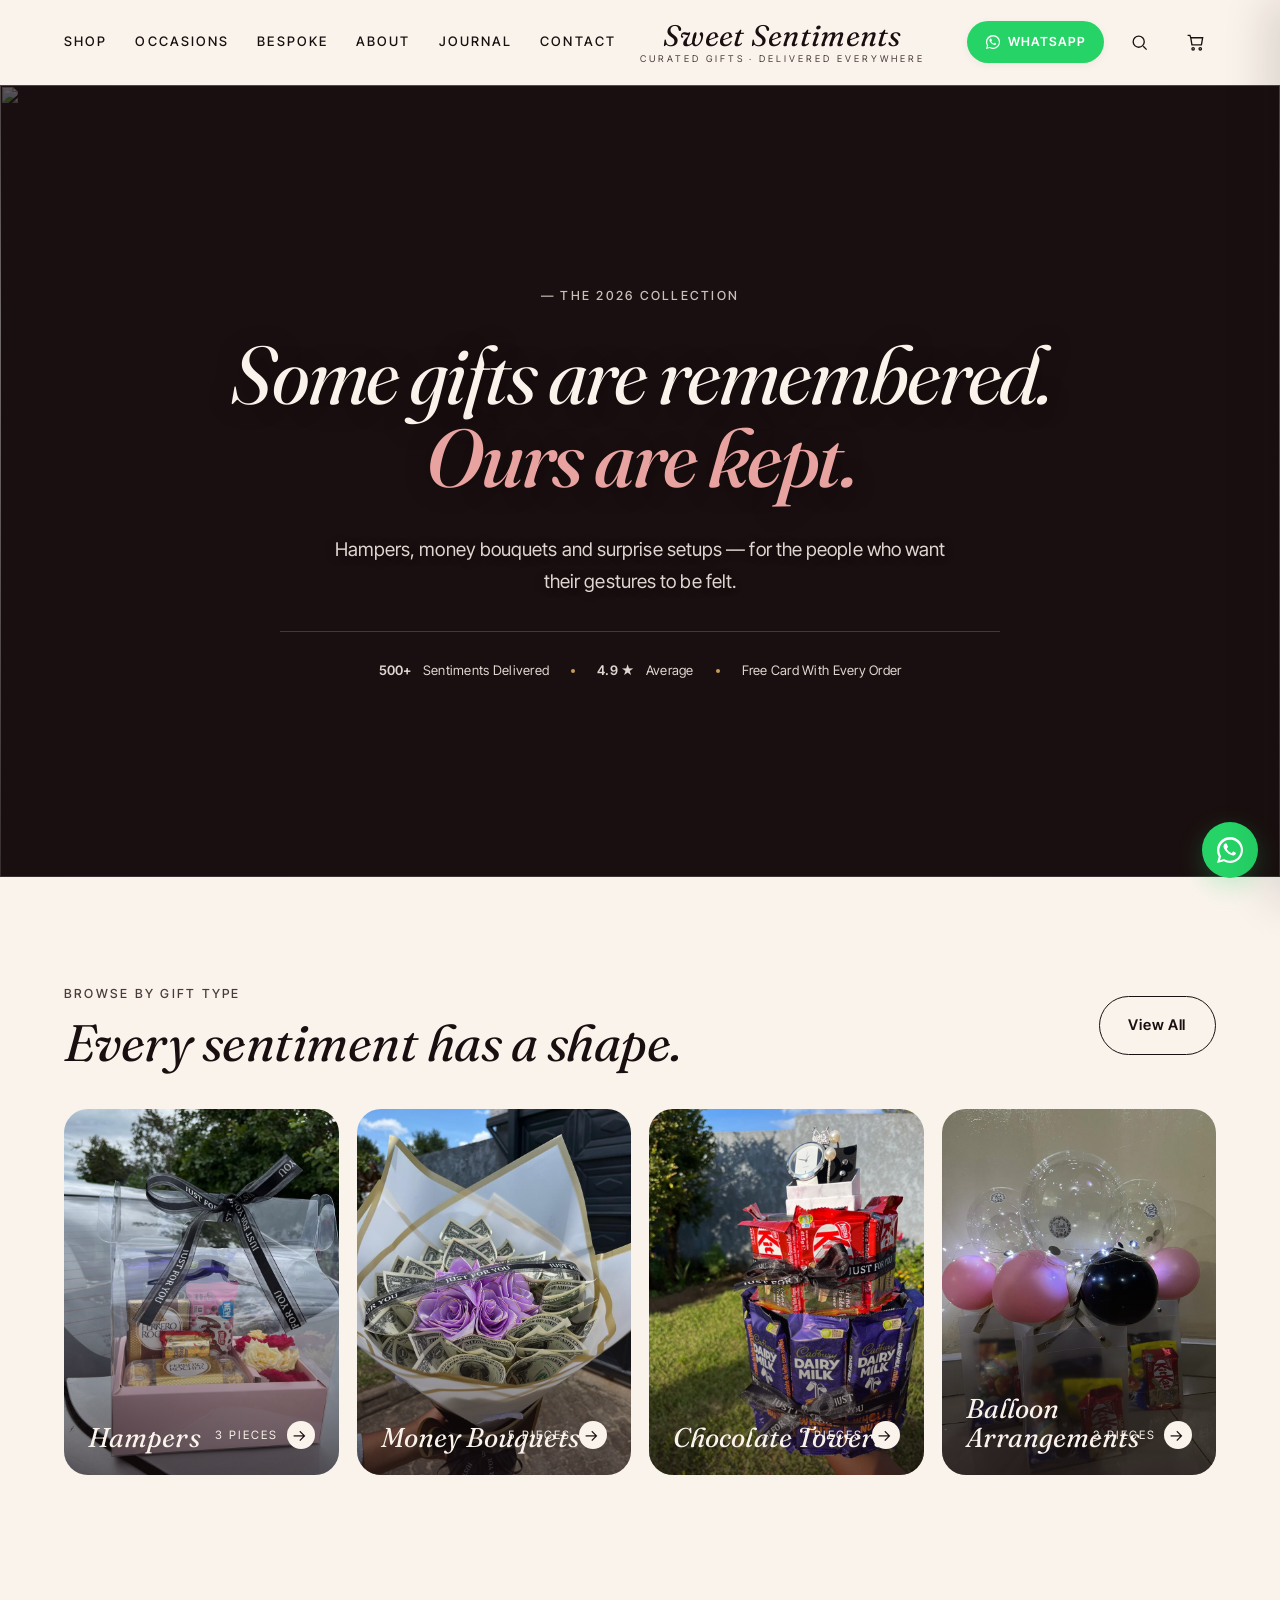
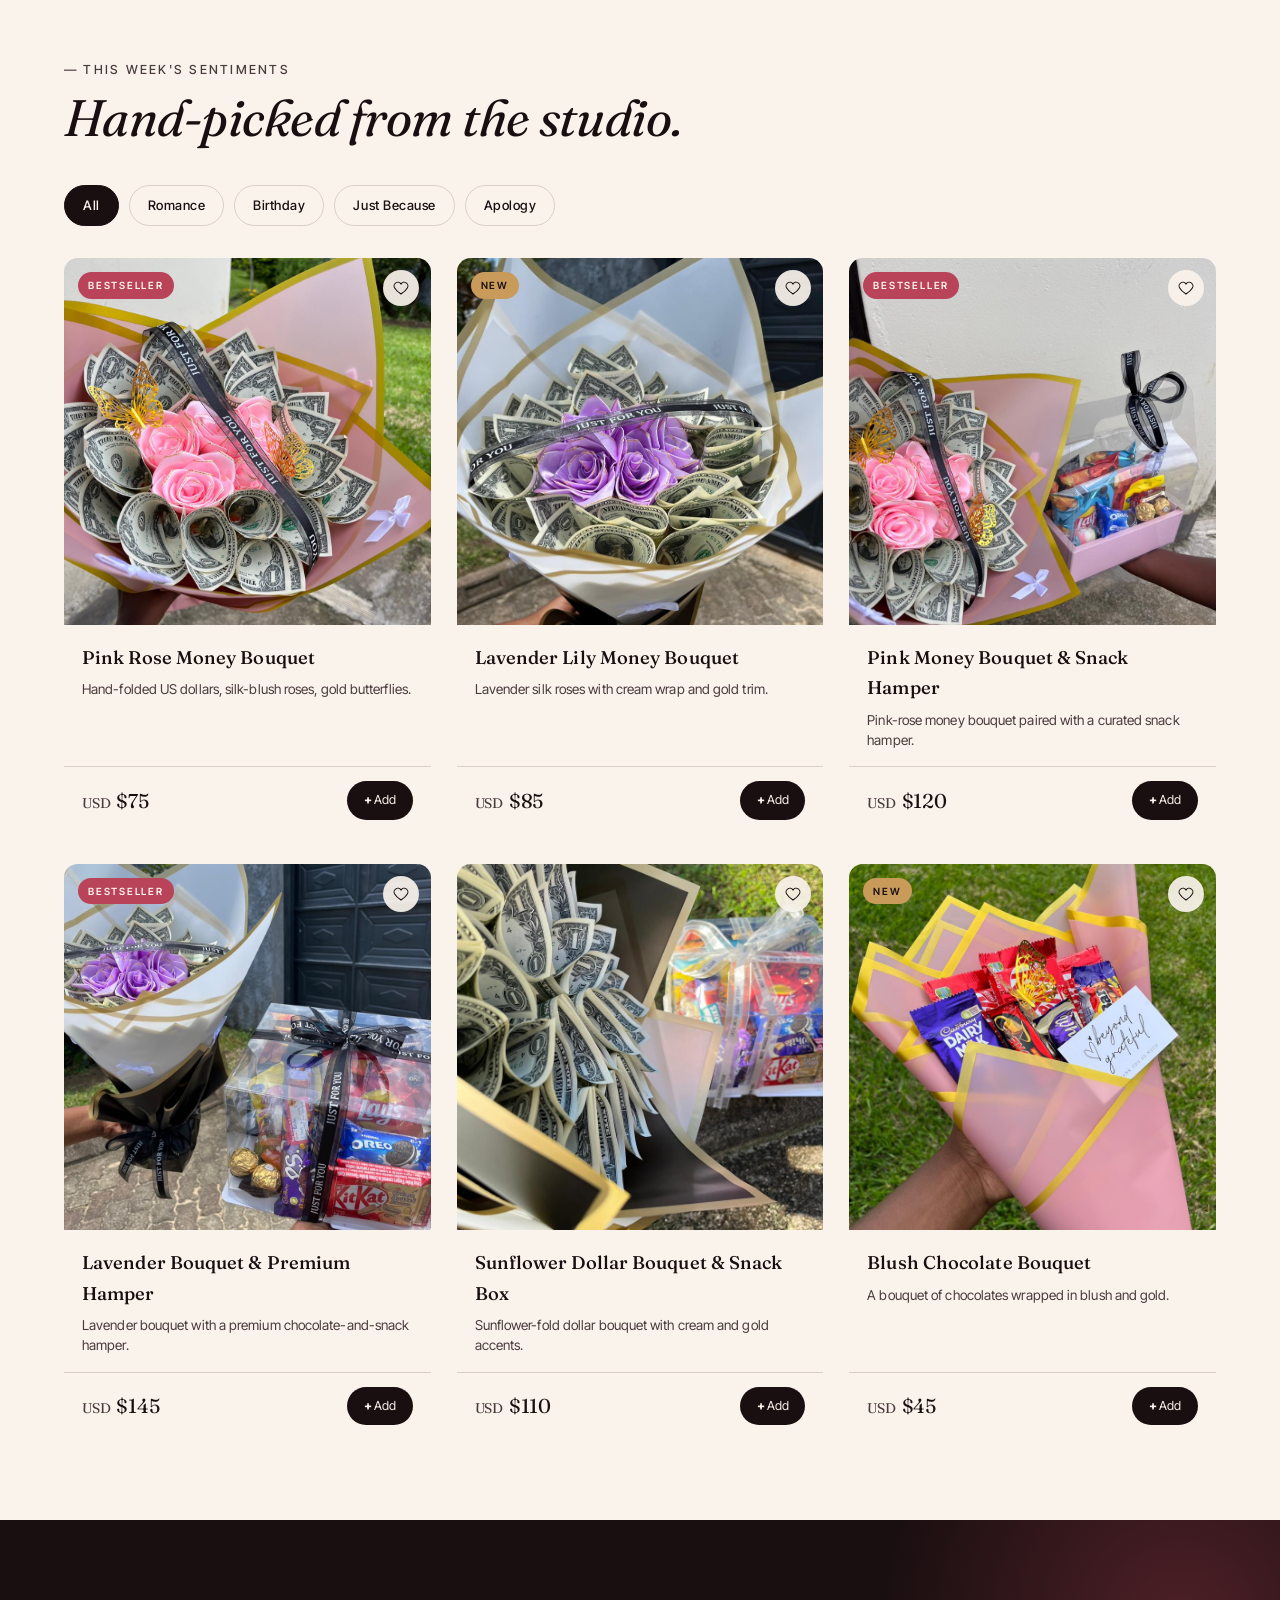
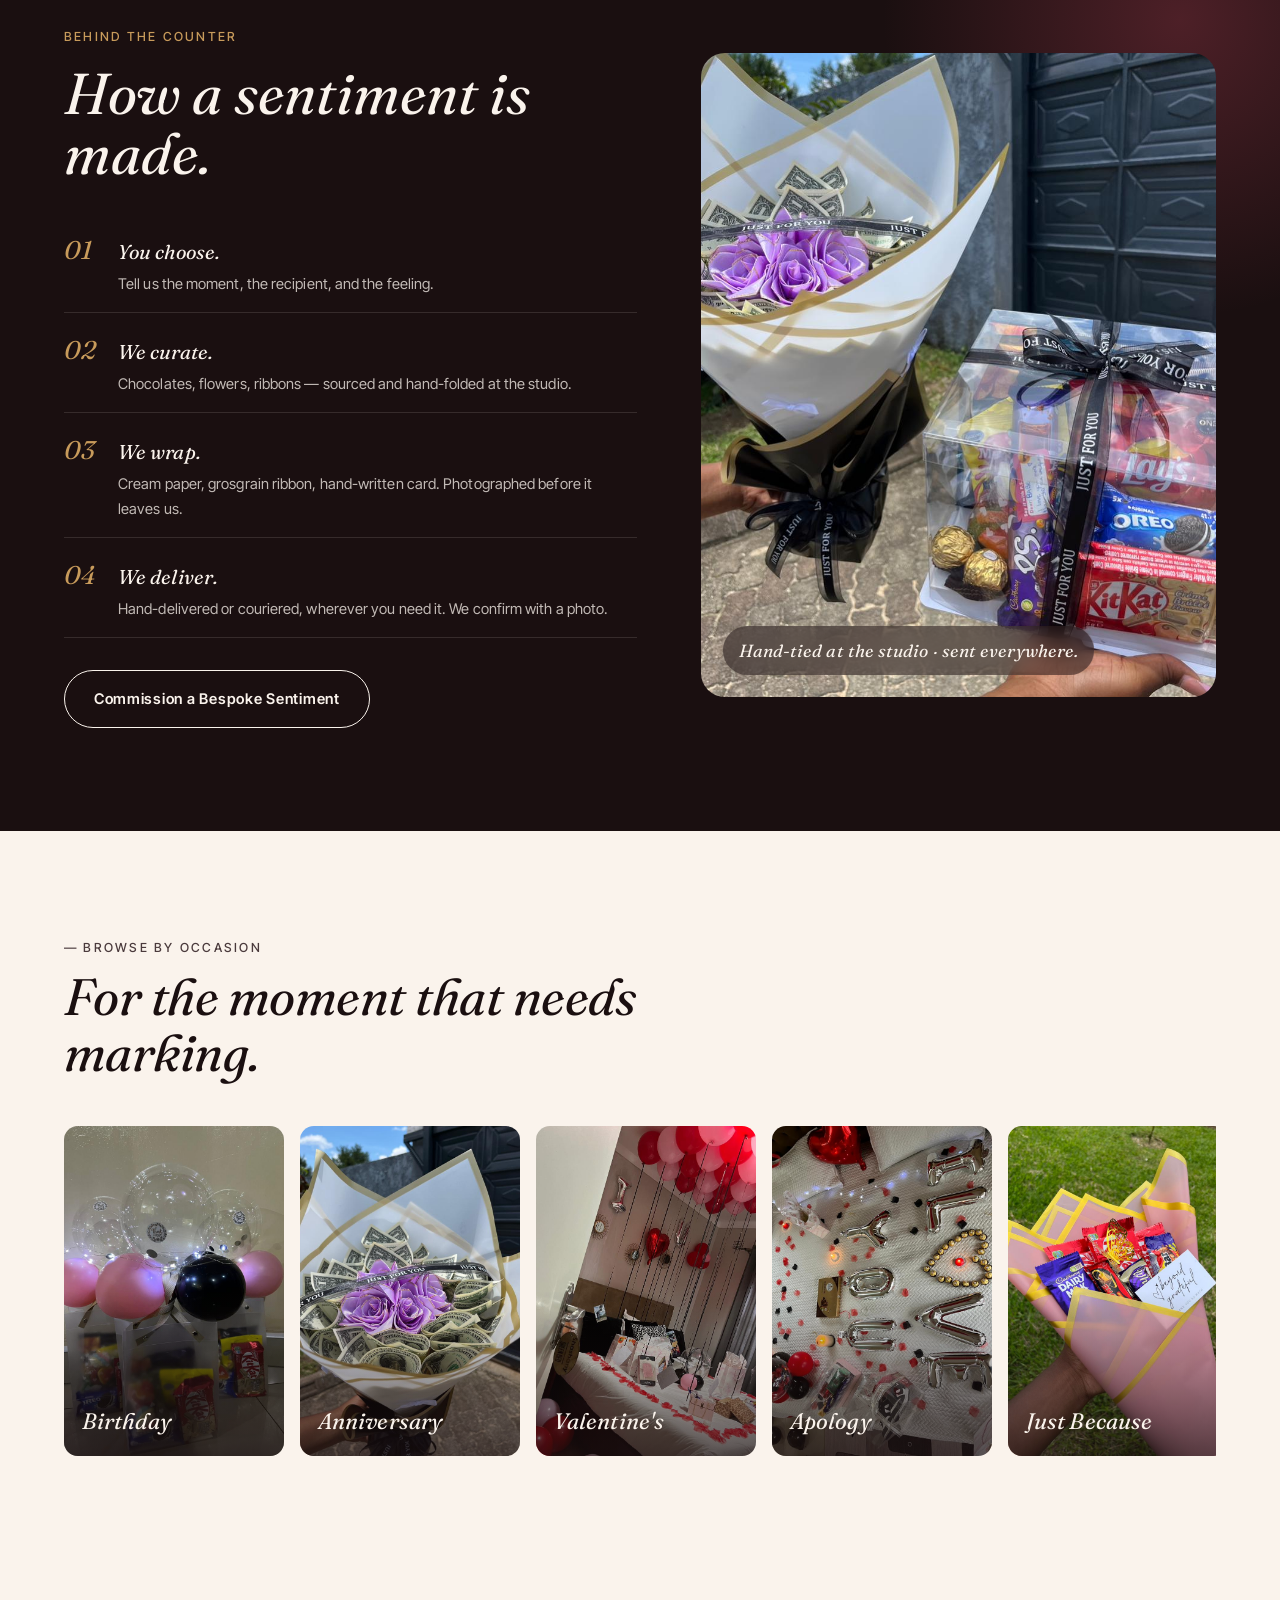
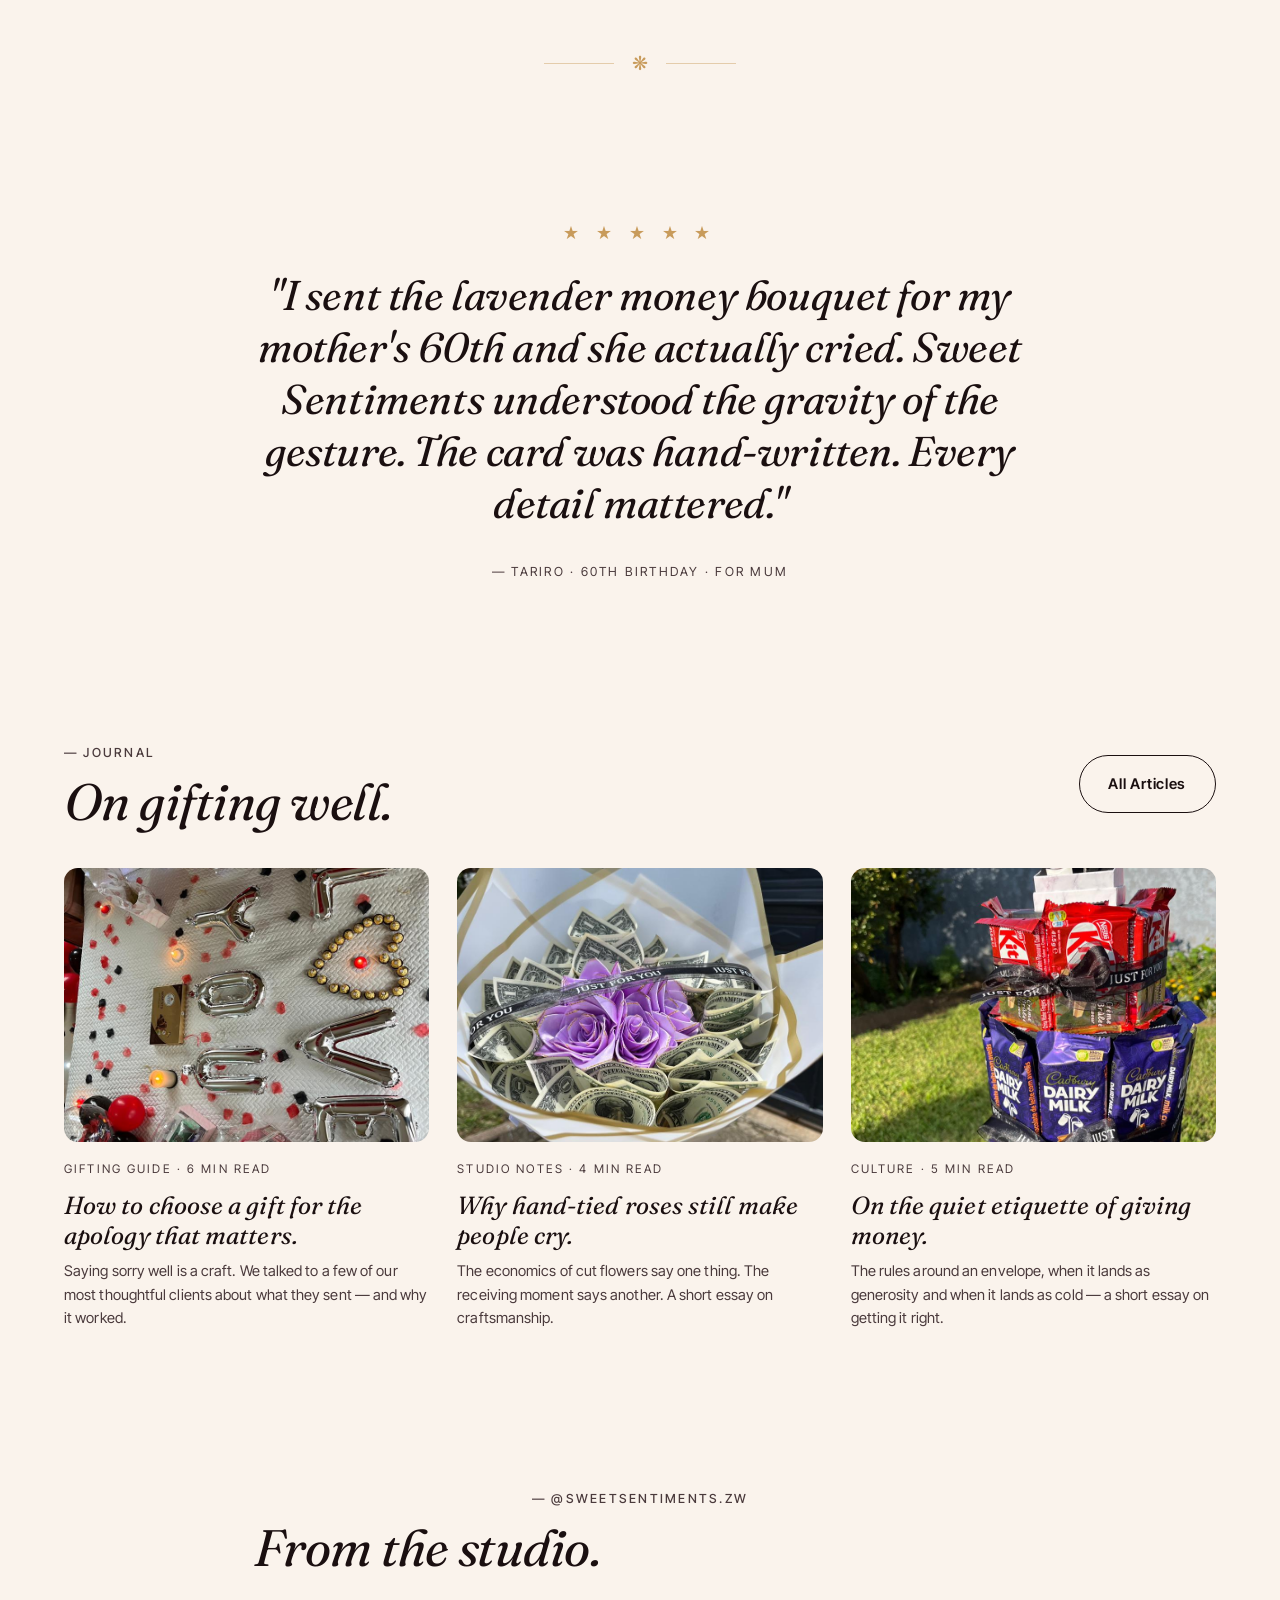
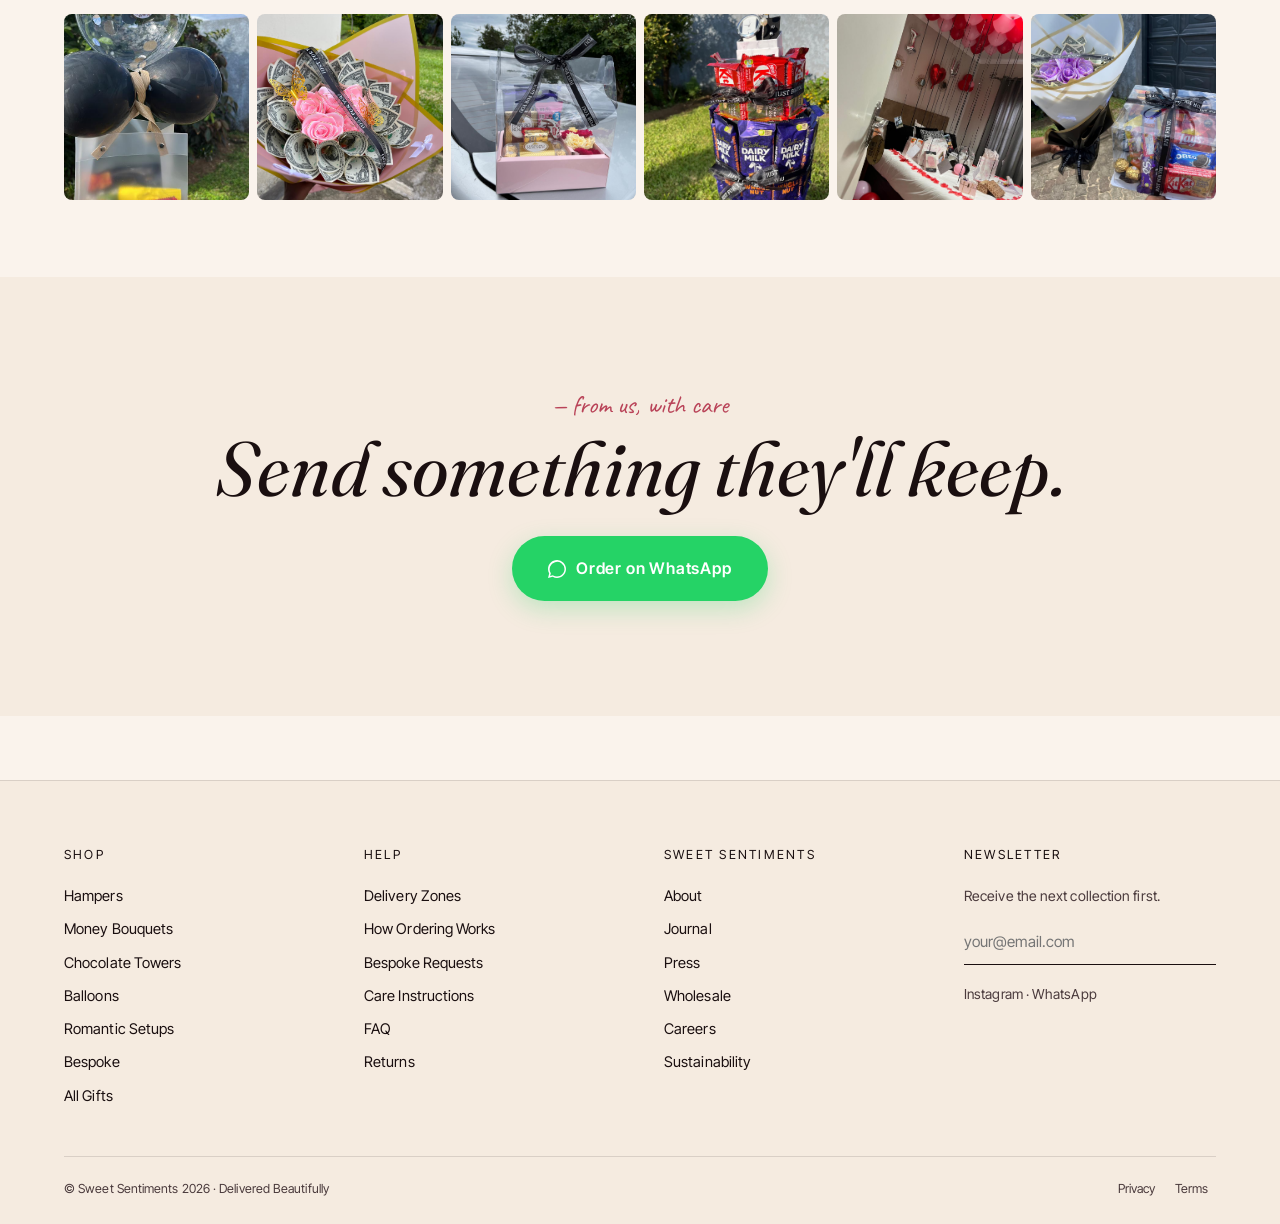
==== index.html @ 5de23749 "Hero: full-bleed gift image with rotating headline Replaced the product image carousel with a single" ====
<!DOCTYPE html>
<html lang="en">
<head>
  <meta charset="UTF-8">
  <meta name="viewport" content="width=device-width, initial-scale=1.0">
  <title>Sweet Sentiments — Curated Gifts. Delivered Beautifully.</title>
  <meta name="description" content="Hand-curated hampers, money bouquets and surprise setups — delivered, beautifully, wherever you need them.">
  <meta property="og:title" content="Sweet Sentiments — Curated Gifts">
  <meta property="og:description" content="Hand-curated hampers, money bouquets and surprise setups — delivered beautifully.">
  <meta property="og:image" content="assets/images/setup-room-balloons.jpeg">
  <link rel="icon" href="assets/images/logo-mark.jpeg" type="image/jpeg">

  <link rel="preconnect" href="https://fonts.googleapis.com">
  <link rel="preconnect" href="https://fonts.gstatic.com" crossorigin>
  <link href="https://fonts.googleapis.com/css2?family=Caveat:wght@400;600&family=Fraunces:ital,opsz,wght@0,9..144,400;0,9..144,500;0,9..144,600;1,9..144,400;1,9..144,500&family=Inter+Tight:wght@400;500;600;700&display=swap" rel="stylesheet">

  <link rel="stylesheet" href="assets/css/tokens.css?v=4">
  <link rel="stylesheet" href="assets/css/base.css?v=4">
  <link rel="stylesheet" href="assets/css/components.css?v=4">
  <link rel="stylesheet" href="assets/css/pages.css?v=4">
</head>
<body>

  <!-- HERO -->
  <section class="hero">
    <div class="hero-bg">
      <img src="https://images.unsplash.com/photo-1549465220-1a8b9238cd48?auto=format&fit=crop&w=2400&q=80" alt="" loading="eager" fetchpriority="high">
    </div>
    <div class="hero-content">
      <span class="eyebrow">— The 2026 Collection</span>
      <h1 class="hero-rotator" id="hero-rotator">
        <span class="line active">Some gifts are remembered.<br><em>Ours are kept.</em></span>
        <span class="line">For the moment that matters,<br><em>made by hand.</em></span>
        <span class="line">Curated, hand-tied,<br><em>delivered beautifully.</em></span>
        <span class="line">A sentiment, not a shop.<br><em>Made for the giver.</em></span>
      </h1>
      <p class="lede">Hampers, money bouquets and surprise setups — for the people who want their gestures to be felt.</p>
      <div class="stats">
        <span><strong>500+</strong>&nbsp;Sentiments Delivered</span>
        <span class="dot"></span>
        <span><strong>4.9 ★</strong>&nbsp;Average</span>
        <span class="dot"></span>
        <span>Free Card With Every Order</span>
      </div>
    </div>
  </section>

  <!-- CATEGORY GRID -->
  <section class="section">
    <div class="container">
      <div class="section-head">
        <div class="row">
          <div>
            <span class="eyebrow">Browse by gift type</span>
            <h2 class="h2-italic" style="margin-top:8px;">Every sentiment has a shape.</h2>
          </div>
          <a href="shop.html" class="btn btn-ghost">View All</a>
        </div>
      </div>
      <div class="cat-grid" id="cat-grid"></div>
    </div>
  </section>

  <!-- FEATURED COLLECTION -->
  <section class="section section-tight">
    <div class="container">
      <div class="section-head">
        <span class="eyebrow">— This Week's Sentiments</span>
        <h2 class="h2-italic" style="margin-top:8px;">Hand-picked from the studio.</h2>
      </div>

      <div class="chips" style="margin-bottom: 32px;" id="feat-chips">
        <button class="chip active" data-occ="all">All</button>
        <button class="chip" data-occ="anniversary">Romance</button>
        <button class="chip" data-occ="birthday">Birthday</button>
        <button class="chip" data-occ="just-because">Just Because</button>
        <button class="chip" data-occ="apology">Apology</button>
      </div>

      <div class="product-grid" id="featured-grid"></div>
    </div>
  </section>

  <!-- EDITORIAL FEATURE -->
  <section class="editorial">
    <div class="container">
      <div class="grid">
        <div>
          <span class="eyebrow">Behind the Counter</span>
          <h2>How a sentiment is made.</h2>
          <ol class="steps">
            <li><span class="num">01</span><div><strong>You choose.</strong><p>Tell us the moment, the recipient, and the feeling.</p></div></li>
            <li><span class="num">02</span><div><strong>We curate.</strong><p>Chocolates, flowers, ribbons — sourced and hand-folded at the studio.</p></div></li>
            <li><span class="num">03</span><div><strong>We wrap.</strong><p>Cream paper, grosgrain ribbon, hand-written card. Photographed before it leaves us.</p></div></li>
            <li><span class="num">04</span><div><strong>We deliver.</strong><p>Hand-delivered or couriered, wherever you need it. We confirm with a photo.</p></div></li>
          </ol>
          <a href="bespoke.html" class="btn btn-ghost" style="border-color:var(--cream); color:var(--cream);">Commission a Bespoke Sentiment</a>
        </div>
        <div class="pic">
          <img src="assets/images/money-bouquet-hamper-purple.jpeg" alt="Hand-tying a money bouquet">
          <div class="caption">Hand-tied at the studio · sent everywhere.</div>
        </div>
      </div>
    </div>
  </section>

  <!-- OCCASIONS RAIL -->
  <section class="section">
    <div class="container">
      <div class="section-head">
        <span class="eyebrow">— Browse by occasion</span>
        <h2 class="h2-italic" style="margin-top:8px;">For the moment that needs marking.</h2>
      </div>
      <div class="rail" id="occ-rail"></div>
    </div>
  </section>

  <div class="divider-flower">❋</div>

  <!-- TESTIMONIAL -->
  <section class="section section-tight">
    <div class="container-narrow">
      <div class="testimonial">
        <div class="stars">★ ★ ★ ★ ★</div>
        <blockquote>"I sent the lavender money bouquet for my mother's 60th and she actually cried. Sweet Sentiments understood the gravity of the gesture. The card was hand-written. Every detail mattered."</blockquote>
        <cite>— Tariro · 60th birthday · for Mum</cite>
      </div>
    </div>
  </section>

  <!-- JOURNAL TEASER -->
  <section class="section section-tight">
    <div class="container">
      <div class="section-head">
        <div class="row">
          <div>
            <span class="eyebrow">— Journal</span>
            <h2 class="h2-italic" style="margin-top:8px;">On gifting well.</h2>
          </div>
          <a href="journal.html" class="btn btn-ghost">All Articles</a>
        </div>
      </div>
      <div class="journal-grid">
        <a class="article-card" href="journal.html">
          <div class="thumb"><img src="assets/images/setup-i-love-u.jpeg" alt="Apology gifting"></div>
          <div class="meta">Gifting Guide · 6 min read</div>
          <h3>How to choose a gift for the apology that matters.</h3>
          <p>Saying sorry well is a craft. We talked to a few of our most thoughtful clients about what they sent — and why it worked.</p>
        </a>
        <a class="article-card" href="journal.html">
          <div class="thumb"><img src="assets/images/money-bouquet-purple.jpeg" alt="Hand-tied roses"></div>
          <div class="meta">Studio Notes · 4 min read</div>
          <h3>Why hand-tied roses still make people cry.</h3>
          <p>The economics of cut flowers say one thing. The receiving moment says another. A short essay on craftsmanship.</p>
        </a>
        <a class="article-card" href="journal.html">
          <div class="thumb"><img src="assets/images/chocolate-tower-cadbury.jpeg" alt="On gifting traditions"></div>
          <div class="meta">Culture · 5 min read</div>
          <h3>On the quiet etiquette of giving money.</h3>
          <p>The rules around an envelope, when it lands as generosity and when it lands as cold — a short essay on getting it right.</p>
        </a>
      </div>
    </div>
  </section>

  <!-- INSTAGRAM STRIP -->
  <section class="section section-tight">
    <div class="container">
      <div class="section-head" style="text-align:center;">
        <span class="eyebrow">— @sweetsentiments.zw</span>
        <h2 class="h2-italic" style="margin-top:8px;">From the studio.</h2>
      </div>
      <div class="ig-strip">
        <a href="https://instagram.com" target="_blank"><img src="assets/images/balloon-thank-you.jpeg" alt=""></a>
        <a href="https://instagram.com" target="_blank"><img src="assets/images/money-bouquet-pink.jpeg" alt=""></a>
        <a href="https://instagram.com" target="_blank"><img src="assets/images/hamper-ferrero-roses.jpeg" alt=""></a>
        <a href="https://instagram.com" target="_blank"><img src="assets/images/chocolate-tower-cadbury.jpeg" alt=""></a>
        <a href="https://instagram.com" target="_blank"><img src="assets/images/setup-room-balloons.jpeg" alt=""></a>
        <a href="https://instagram.com" target="_blank"><img src="assets/images/money-bouquet-hamper-purple.jpeg" alt=""></a>
      </div>
    </div>
  </section>

  <!-- PRE-FOOTER CTA -->
  <section class="cta-band">
    <span class="script" style="display:block; margin-bottom: 14px;">— from us, with care</span>
    <h2>Send something they'll keep.</h2>
    <a class="btn btn-whatsapp btn-lg" href="https://wa.me/263717235937?text=Hi%20Sweet%20Sentiments%2C%20I%27d%20like%20to%20ask%20about%20a%20gift." target="_blank" rel="noopener">
      <svg viewBox="0 0 24 24" fill="currentColor" width="18" height="18"><path d="M20.5 3.5A11.7 11.7 0 0 0 12 0C5.4 0 0 5.4 0 12c0 2.1.5 4.1 1.6 5.9L0 24l6.3-1.6A11.9 11.9 0 0 0 12 24c6.6 0 12-5.4 12-12 0-3.2-1.2-6.2-3.5-8.5zM12 22a10 10 0 0 1-5.1-1.4l-.4-.2-3.7 1 1-3.6-.2-.4A9.9 9.9 0 1 1 22 12c0 5.5-4.5 10-10 10z"/></svg>
      Order on WhatsApp
    </a>
  </section>

  <script src="assets/js/products.js"></script>
  <script src="assets/js/app.js"></script>
  <script>
    // Hero headline rotator — fades between phrases
    (function initHeroRotator() {
      const rotator = document.getElementById("hero-rotator");
      if (!rotator) return;
      const lines = rotator.querySelectorAll(".line");
      let i = 0;
      setInterval(() => {
        lines[i].classList.remove("active");
        i = (i + 1) % lines.length;
        lines[i].classList.add("active");
      }, 4500);
    })();

    // Categories grid
    document.getElementById("cat-grid").innerHTML = window.SS_CATEGORIES.slice(0, 4).map(c => `
      <a href="shop.html?c=${c.slug}" class="card-category">
        <img src="${c.image}" alt="${c.name}" loading="lazy">
        <div class="label">${c.name}</div>
        <div class="count">${c.count} pieces <span class="arrow">→</span></div>
      </a>
    `).join("");

    // Occasions rail
    document.getElementById("occ-rail").innerHTML = window.SS_OCCASIONS.map(o => `
      <a href="occasions.html?o=${o.slug}" class="item">
        <img src="${o.image}" alt="${o.name}" loading="lazy">
        <div class="label">${o.name}</div>
      </a>
    `).join("");

    // Featured grid + filter
    function renderFeatured(occ = "all") {
      const list = occ === "all"
        ? window.SS_PRODUCTS.slice(0, 6)
        : window.SS_byOccasion(occ).slice(0, 6);
      document.getElementById("featured-grid").innerHTML = list.map(ssRenderProductCard).join("");
      ssRehydrateFavs();
    }
    document.getElementById("feat-chips").addEventListener("click", e => {
      const b = e.target.closest("button.chip");
      if (!b) return;
      document.querySelectorAll("#feat-chips .chip").forEach(c => c.classList.remove("active"));
      b.classList.add("active");
      renderFeatured(b.dataset.occ);
    });
    renderFeatured();
  </script>
</body>
</html>
---- assets/css/tokens.css ----
/* ========================================================================
   Sweet Sentiments — Design Tokens
   Curated Gifts. Delivered Beautifully.
   ======================================================================== */

:root {
  /* ─── Colour Palette ─── */
  --cream:     #FAF3EC;
  --cream-2:   #F5EBE0;
  --blush:     #F7D6D0;
  --rose:      #E8A3A0;
  --rouge:     #B94358;
  --burgundy:  #7A1F2B;
  --ink:       #1A0F10;
  --ink-soft:  #4A3A3C;
  --gold:      #C89B5B;
  --line:      #D9CFC6;

  --whatsapp:  #25D366;
  --whatsapp-deep: #128C7E;

  /* ─── Typography ─── */
  --font-display: "Fraunces", "Cormorant Garamond", Georgia, serif;
  --font-body:    "Inter Tight", "Inter", system-ui, -apple-system, sans-serif;
  --font-script:  "Caveat", "Brush Script MT", cursive;

  /* ─── Spacing scale (8pt grid with breathing room) ─── */
  --space-1:  4px;
  --space-2:  8px;
  --space-3:  16px;
  --space-4:  24px;
  --space-5:  32px;
  --space-6:  48px;
  --space-7:  64px;
  --space-8:  96px;
  --space-9:  128px;
  --space-10: 160px;

  /* ─── Radii ─── */
  --r-card:    14px;
  --r-hero:    24px;
  --r-pill:    999px;
  --r-input:   14px;

  /* ─── Shadows ─── */
  --shadow-sm: 0 2px 8px rgba(26, 15, 16, 0.05);
  --shadow-md: 0 8px 24px rgba(26, 15, 16, 0.08);
  --shadow-lg: 0 20px 48px rgba(26, 15, 16, 0.12);
  --shadow-rouge: 0 12px 32px rgba(185, 67, 88, 0.20);
  --shadow-green: 0 8px 24px rgba(37, 211, 102, 0.25);

  /* ─── Motion ─── */
  --ease-soft: cubic-bezier(0.2, 0.7, 0.2, 1);
  --t-fast: 200ms;
  --t-base: 300ms;
  --t-slow: 600ms;

  /* ─── Layout ─── */
  --container: 1400px;
  --container-narrow: 880px;
  --container-essay: 720px;
  --header-h: 84px;
  --announce-h: 36px;
}
---- assets/css/base.css ----
/* ========================================================================
   Base — reset, body, type, helpers
   ======================================================================== */

*, *::before, *::after { box-sizing: border-box; }
html { -webkit-text-size-adjust: 100%; scroll-behavior: smooth; }
body {
  margin: 0;
  background: var(--cream);
  color: var(--ink);
  font-family: var(--font-body);
  font-size: 1.05rem;
  line-height: 1.65;
  font-weight: 400;
  letter-spacing: 0.005em;
  -webkit-font-smoothing: antialiased;
  -moz-osx-font-smoothing: grayscale;
  text-rendering: optimizeLegibility;
}

img, picture, svg, video { max-width: 100%; height: auto; display: block; }
button { font: inherit; color: inherit; cursor: pointer; background: none; border: 0; padding: 0; }
input, textarea, select { font: inherit; color: inherit; }

a { color: inherit; text-decoration: none; transition: color var(--t-fast) var(--ease-soft); }
a:hover { color: var(--rouge); }

/* ─── Typography ─── */
h1, h2, h3, h4, h5, h6 { margin: 0; font-weight: 400; color: var(--ink); }

.display {
  font-family: var(--font-display);
  font-style: italic;
  font-weight: 400;
  line-height: 1.02;
  letter-spacing: -0.02em;
}

.eyebrow {
  font-family: var(--font-body);
  font-weight: 500;
  font-size: 0.78rem;
  letter-spacing: 0.18em;
  text-transform: uppercase;
  color: var(--ink-soft);
}

.script {
  font-family: var(--font-script);
  font-size: 1.6rem;
  color: var(--rouge);
  line-height: 1;
}

.h1 { font-family: var(--font-display); font-style: italic; font-size: clamp(2.6rem, 6vw, 5.6rem); line-height: 1.02; letter-spacing: -0.02em; }
.h2 { font-family: var(--font-display); font-size: clamp(1.9rem, 4vw, 3.2rem); line-height: 1.1; letter-spacing: -0.01em; }
.h2-italic { font-family: var(--font-display); font-style: italic; font-size: clamp(1.9rem, 4vw, 3.2rem); line-height: 1.1; letter-spacing: -0.01em; }
.h3 { font-family: var(--font-body); font-size: 1rem; font-weight: 500; letter-spacing: 0.16em; text-transform: uppercase; color: var(--ink); }
.lede { font-size: 1.15rem; line-height: 1.7; color: var(--ink-soft); max-width: 56ch; }

p { margin: 0 0 1.05em; }
p:last-child { margin-bottom: 0; }

.muted { color: var(--ink-soft); }
.tracked { letter-spacing: 0.16em; text-transform: uppercase; font-weight: 500; font-size: 0.82rem; }

/* ─── Layout ─── */
.container { max-width: var(--container); margin-inline: auto; padding-inline: clamp(20px, 5vw, 64px); }
.container-narrow { max-width: var(--container-narrow); margin-inline: auto; padding-inline: clamp(20px, 5vw, 48px); }
.container-essay { max-width: var(--container-essay); margin-inline: auto; padding-inline: clamp(20px, 5vw, 48px); }

.section { padding-block: clamp(48px, 8vw, 128px); }
.section-tight { padding-block: clamp(40px, 6vw, 80px); }

/* ─── Decorative divider ─── */
.divider-flower {
  display: flex;
  align-items: center;
  justify-content: center;
  gap: 18px;
  margin: var(--space-7) 0;
  color: var(--gold);
  font-size: 1.2rem;
}
.divider-flower::before,
.divider-flower::after {
  content: "";
  flex: 0 0 70px;
  height: 1px;
  background: var(--gold);
  opacity: 0.45;
}

/* ─── Custom bullets ─── */
.list-rouge {
  list-style: none;
  padding: 0;
  margin: 0;
}
.list-rouge li {
  position: relative;
  padding-left: 1.4em;
  margin-bottom: 0.7em;
  line-height: 1.55;
}
.list-rouge li::before {
  content: "";
  position: absolute;
  left: 0; top: 0.7em;
  width: 6px; height: 6px;
  border-radius: 50%;
  background: var(--rouge);
}

/* ─── Utility ─── */
.flex { display: flex; }
.flex-center { display: flex; align-items: center; justify-content: center; }
.row { display: flex; align-items: center; gap: var(--space-3); }
.stack { display: flex; flex-direction: column; gap: var(--space-3); }
.between { display: flex; align-items: center; justify-content: space-between; }

.hide-mobile { display: revert; }
.show-mobile { display: none; }
@media (max-width: 768px) {
  .hide-mobile { display: none !important; }
  .show-mobile { display: revert; }
}

.sr-only {
  position: absolute; width: 1px; height: 1px;
  padding: 0; margin: -1px; overflow: hidden;
  clip: rect(0,0,0,0); white-space: nowrap; border: 0;
}

::selection { background: var(--rouge); color: var(--cream); }

@media (prefers-reduced-motion: reduce) {
  *, *::before, *::after {
    animation-duration: 0.01ms !important;
    animation-iteration-count: 1 !important;
    transition-duration: 0.01ms !important;
    scroll-behavior: auto !important;
  }
}
---- assets/css/components.css ----
/* ========================================================================
   Components — buttons, cards, header, footer, drawer, forms
   ======================================================================== */

/* ─── Buttons ─── */
.btn {
  display: inline-flex;
  align-items: center;
  justify-content: center;
  gap: 0.6em;
  padding: 1rem 1.8rem;
  border-radius: var(--r-pill);
  font-family: var(--font-body);
  font-weight: 600;
  font-size: 0.92rem;
  letter-spacing: 0.05em;
  white-space: nowrap;
  border: 1px solid transparent;
  transition: transform var(--t-base) var(--ease-soft),
              box-shadow var(--t-base) var(--ease-soft),
              background var(--t-base) var(--ease-soft),
              color var(--t-base) var(--ease-soft);
  cursor: pointer;
  user-select: none;
}
.btn:hover { transform: translateY(-2px); }
.btn:disabled { opacity: 0.5; cursor: not-allowed; transform: none; }

.btn-ink {
  background: var(--ink);
  color: var(--cream);
  box-shadow: var(--shadow-sm);
}
.btn-ink:hover {
  background: var(--burgundy);
  box-shadow: var(--shadow-md);
  color: var(--cream);
}

.btn-rouge {
  background: var(--rouge);
  color: var(--cream);
  box-shadow: var(--shadow-rouge);
}
.btn-rouge:hover {
  background: var(--burgundy);
  color: var(--cream);
}

.btn-whatsapp {
  background: var(--whatsapp);
  color: white;
  box-shadow: var(--shadow-green);
}
.btn-whatsapp:hover {
  background: var(--whatsapp-deep);
  color: white;
}
.btn-whatsapp svg { width: 18px; height: 18px; }

.btn-ghost {
  background: transparent;
  color: var(--ink);
  border-color: var(--ink);
}
.btn-ghost:hover {
  background: var(--ink);
  color: var(--cream);
}

.btn-add {
  padding: 0.55rem 1.05rem;
  font-size: 0.78rem;
  background: var(--ink);
  color: var(--cream);
  border-radius: var(--r-pill);
}
.btn-add:hover { background: var(--burgundy); transform: translateY(-1px); }
.btn-add::before { content: "+ "; font-weight: 700; }

.btn-block { width: 100%; }
.btn-lg { padding: 1.15rem 2.2rem; font-size: 1rem; }

/* ─── Announcement Bar ─── */
.announce {
  background: var(--ink);
  color: var(--cream);
  font-size: 0.8rem;
  letter-spacing: 0.08em;
  text-align: center;
  padding: 9px 16px;
  display: flex;
  align-items: center;
  justify-content: center;
  gap: 12px;
  position: relative;
  z-index: 80;
}
.announce-pulse {
  display: inline-block;
  width: 7px; height: 7px;
  background: #6BD49A;
  border-radius: 50%;
  box-shadow: 0 0 0 0 rgba(107, 212, 154, 0.7);
  animation: pulse 2s var(--ease-soft) infinite;
}
@keyframes pulse {
  0% { box-shadow: 0 0 0 0 rgba(107, 212, 154, 0.7); }
  70% { box-shadow: 0 0 0 8px rgba(107, 212, 154, 0); }
  100% { box-shadow: 0 0 0 0 rgba(107, 212, 154, 0); }
}

/* ─── Header ─── */
.site-header {
  position: sticky;
  top: 0;
  z-index: 70;
  background: rgba(250, 243, 236, 0.86);
  backdrop-filter: saturate(140%) blur(14px);
  -webkit-backdrop-filter: saturate(140%) blur(14px);
  border-bottom: 1px solid transparent;
  transition: border-color var(--t-base) var(--ease-soft),
              background var(--t-base) var(--ease-soft);
}
.site-header.scrolled {
  border-bottom-color: var(--line);
  background: rgba(250, 243, 236, 0.95);
}
.site-header .inner {
  display: grid;
  grid-template-columns: 1fr auto 1fr;
  align-items: center;
  gap: 24px;
  height: var(--header-h);
  padding-inline: clamp(20px, 5vw, 64px);
  max-width: var(--container);
  margin-inline: auto;
}
.site-header nav.primary {
  display: flex;
  gap: 28px;
  font-size: 0.82rem;
  letter-spacing: 0.16em;
  text-transform: uppercase;
  font-weight: 500;
}
.site-header nav.primary a { position: relative; padding: 6px 0; }
.site-header nav.primary a::after {
  content: ""; position: absolute; left: 0; bottom: 0;
  width: 0; height: 1px; background: var(--rouge);
  transition: width var(--t-base) var(--ease-soft);
}
.site-header nav.primary a:hover::after,
.site-header nav.primary a.active::after { width: 100%; }

.brand-mark {
  display: flex; flex-direction: column; align-items: center;
  line-height: 1;
}
.brand-mark .name {
  font-family: var(--font-display);
  font-style: italic;
  font-size: 1.85rem;
  letter-spacing: 0.01em;
}
.brand-mark .tag {
  font-size: 0.58rem;
  letter-spacing: 0.32em;
  text-transform: uppercase;
  margin-top: 4px;
  color: var(--ink-soft);
}

.utility { display: flex; gap: 14px; align-items: center; justify-content: flex-end; }
.icon-btn {
  width: 42px; height: 42px;
  border-radius: 50%;
  display: inline-flex; align-items: center; justify-content: center;
  position: relative;
  transition: background var(--t-fast) var(--ease-soft);
}
.icon-btn:hover { background: rgba(26, 15, 16, 0.06); }
.icon-btn svg { width: 19px; height: 19px; }
.cart-badge {
  position: absolute; top: 4px; right: 4px;
  background: var(--rouge); color: var(--cream);
  font-size: 0.62rem; font-weight: 600;
  width: 18px; height: 18px; border-radius: 50%;
  display: flex; align-items: center; justify-content: center;
  letter-spacing: 0;
  transform: scale(0);
  transition: transform var(--t-base) var(--ease-soft);
}
.cart-badge.show { transform: scale(1); }

.btn-wa-pill {
  padding: 0.65rem 1.15rem;
  font-size: 0.78rem;
  background: var(--whatsapp);
  color: white;
  border-radius: var(--r-pill);
  font-weight: 600;
  letter-spacing: 0.08em;
  display: inline-flex; align-items: center; gap: 8px;
  text-transform: uppercase;
  box-shadow: var(--shadow-sm);
  transition: transform var(--t-fast) var(--ease-soft);
}
.btn-wa-pill svg { width: 14px; height: 14px; }
.btn-wa-pill:hover { background: var(--whatsapp-deep); color: white; transform: translateY(-1px); }

/* mobile menu trigger */
.menu-trigger { display: none; }
@media (max-width: 980px) {
  .site-header .inner { grid-template-columns: auto 1fr auto; }
  .site-header nav.primary { display: none; }
  .menu-trigger { display: inline-flex; }
}

@media (max-width: 768px) {
  :root { --header-h: 64px; }
  .site-header .inner { gap: 8px; padding-inline: 16px; }
  .brand-mark .name { font-size: 1.25rem; }
  .brand-mark .tag { font-size: 0.5rem; letter-spacing: 0.22em; margin-top: 2px; }
  .utility { gap: 4px; }
  .icon-btn { width: 38px; height: 38px; }
  .icon-btn svg { width: 17px; height: 17px; }
  .marquee { padding: 14px 0; }
  .marquee-track { font-size: 1.4rem; gap: 32px; }
  .marquee-track span { gap: 32px; }
  .container, .container-narrow, .container-essay { padding-inline: 16px; }
  .section { padding-block: 48px; }
  .section-tight { padding-block: 36px; }
  .section-head { margin-bottom: 24px; }
  .section-head .row { flex-direction: column; align-items: flex-start; gap: 14px; }
  .h2-italic { font-size: 1.9rem; line-height: 1.1; }
  .cat-grid { gap: 12px; }
  .card-category .label { font-size: 1.25rem; left: 16px; bottom: 16px; }
  .card-category .count { right: 16px; bottom: 18px; font-size: 0.66rem; }
  .editorial { padding: 56px 0; }
  .editorial::before { width: 320px; height: 320px; top: -120px; right: -120px; }
  .editorial h2 { font-size: 1.85rem; margin: 12px 0 20px; }
  .editorial .pic { aspect-ratio: 4/3; }
  .editorial .grid { gap: 24px; }
  .testimonial blockquote { font-size: 1.4rem; line-height: 1.3; }
  .cta-band { padding: 56px 16px; }
  .cta-band h2 { font-size: 2.2rem; }
  .rail .item { flex: 0 0 165px; }
  .rail .item .label { font-size: 1.15rem; left: 14px; bottom: 12px; }
  .ig-strip { gap: 4px; }
  .article-card h3 { font-size: 1.3rem; }
  .site-footer { padding: 48px 0 24px; }
  .site-footer .grid { padding-bottom: 32px; }
  .site-footer .strip { padding-top: 16px; flex-direction: column; gap: 6px; }
  .btn { padding: 0.85rem 1.4rem; font-size: 0.86rem; }
  .btn-lg { padding: 1rem 1.6rem; }
  .chip { padding: 7px 14px; font-size: 0.78rem; }
  .filter-bar { gap: 10px; padding: 12px 0; }
  .chips { overflow-x: auto; flex-wrap: nowrap; padding-bottom: 4px; -webkit-overflow-scrolling: touch; scrollbar-width: none; }
  .chips::-webkit-scrollbar { display: none; }
  .tab-list { overflow-x: auto; flex-wrap: nowrap; padding-bottom: 6px; gap: 14px; -webkit-overflow-scrolling: touch; scrollbar-width: none; }
  .tab-list::-webkit-scrollbar { display: none; }
  .tab-list a { white-space: nowrap; font-size: 0.78rem; }
  .collection-hero h1 { font-size: 2.2rem; }
  .collection-hero .hero-pic { aspect-ratio: 16/10; margin-bottom: 18px; }
  .pdp { gap: 24px; padding: 16px 0 32px; }
  .gallery { position: static; }
  .gallery .main { aspect-ratio: 1/1; }
  .pdp-info h1 { font-size: 1.9rem; }
  .pdp-info .price { font-size: 1.7rem; margin-bottom: 18px; }
  .story-strip { aspect-ratio: 4/3; margin: 32px 0; }
  .story-strip .caption { font-size: 0.92rem; padding: 8px 12px; bottom: 14px; left: 14px; }
  .reviews .top { flex-wrap: wrap; gap: 8px; }
  .reviews .top .avg { font-size: 2rem; }
  .essay h1 { font-size: 2.2rem; }
  .essay p.lead { font-size: 1.15rem; }
  .essay p { font-size: 1rem; line-height: 1.75; }
  .essay h2 { font-size: 1.6rem; margin: 36px 0 14px; }
  .timeline { padding-left: 20px; }
  .bespoke-form { padding: 22px; }
  .bespoke-nudge { padding: 36px 20px; }
  .bespoke-nudge h2 { font-size: 1.6rem; }
  .featured-article h2 { font-size: 1.8rem; }
  .zones-table { font-size: 0.84rem; }
  .zones-table th, .zones-table td { padding: 10px 8px; }
}

@media (max-width: 380px) {
  .brand-mark .name { font-size: 1.05rem; }
  .brand-mark .tag { display: none; }
  .icon-btn { width: 34px; height: 34px; }
  .marquee-track { font-size: 1.15rem; }
}

/* ─── Mobile drawer menu ─── */
.menu-overlay {
  position: fixed;
  inset: 0;
  background: rgba(26, 15, 16, 0.45);
  backdrop-filter: blur(4px);
  z-index: 90;
  opacity: 0; pointer-events: none;
  transition: opacity var(--t-base) var(--ease-soft);
}
.menu-overlay.open { opacity: 1; pointer-events: auto; }

.mobile-menu {
  position: fixed;
  top: 0; left: 0; bottom: 0;
  width: min(80vw, 320px);
  background: var(--cream);
  z-index: 95;
  transform: translateX(-100%);
  transition: transform 350ms var(--ease-soft);
  padding: 28px;
  display: flex; flex-direction: column;
  overflow-y: auto;
}
.mobile-menu.open { transform: translateX(0); }
.mobile-menu nav { display: flex; flex-direction: column; gap: 18px; margin-top: 32px; }
.mobile-menu nav a {
  font-family: var(--font-display);
  font-style: italic;
  font-size: 1.5rem;
  padding-block: 6px;
  border-bottom: 1px solid var(--line);
}

/* ─── Marquee ─── */
.marquee {
  background: var(--ink);
  color: var(--cream);
  overflow: hidden;
  padding: 22px 0;
  border-block: 1px solid rgba(255,255,255,0.05);
}
.marquee-track {
  display: flex;
  width: max-content;
  animation: marquee 35s linear infinite;
  font-family: var(--font-display);
  font-style: italic;
  font-size: 2.4rem;
  white-space: nowrap;
  gap: 64px;
}
.marquee-track span { display: inline-flex; align-items: center; gap: 64px; }
.marquee-track .star { color: var(--gold); font-style: normal; }
@keyframes marquee {
  from { transform: translateX(0); }
  to   { transform: translateX(-50%); }
}

/* ─── Product Card ─── */
.card-product {
  background: var(--cream);
  border-radius: var(--r-card);
  overflow: hidden;
  display: flex; flex-direction: column;
  transition: transform var(--t-slow) var(--ease-soft),
              box-shadow var(--t-base) var(--ease-soft);
  position: relative;
}
.card-product:hover { transform: translateY(-4px); box-shadow: var(--shadow-md); }
.card-product .thumb {
  aspect-ratio: 1 / 1;
  background: var(--cream-2);
  overflow: hidden;
  position: relative;
}
.card-product .thumb img {
  width: 100%; height: 100%; object-fit: cover;
  transition: transform 800ms var(--ease-soft);
}
.card-product:hover .thumb img { transform: scale(1.05); }

.tag-pill {
  position: absolute;
  top: 14px; left: 14px;
  padding: 5px 10px;
  background: var(--rouge);
  color: var(--cream);
  border-radius: var(--r-pill);
  font-size: 0.62rem;
  letter-spacing: 0.18em;
  font-weight: 600;
  text-transform: uppercase;
  z-index: 2;
}
.tag-pill.gold { background: var(--gold); color: var(--ink); }
.tag-pill.ink { background: var(--ink); color: var(--cream); }

.fav-btn {
  position: absolute;
  top: 12px; right: 12px;
  width: 36px; height: 36px;
  border-radius: 50%;
  background: rgba(250, 243, 236, 0.92);
  display: flex; align-items: center; justify-content: center;
  z-index: 2;
  transition: transform var(--t-base) var(--ease-soft);
}
.fav-btn:hover { transform: scale(1.06); }
.fav-btn svg { width: 16px; height: 16px; stroke: var(--ink); fill: none; transition: fill 250ms, stroke 250ms; }
.fav-btn.active svg { fill: var(--rouge); stroke: var(--rouge); animation: pop 250ms var(--ease-soft); }
@keyframes pop {
  0% { transform: scale(1); }
  50% { transform: scale(1.3); }
  100% { transform: scale(1); }
}

.card-product .body {
  padding: 18px 18px 6px;
  flex: 1;
}
.card-product .title {
  font-family: var(--font-display);
  font-size: 1.15rem;
  font-weight: 500;
  margin-bottom: 6px;
}
.card-product .desc {
  color: var(--ink-soft);
  font-size: 0.85rem;
  line-height: 1.5;
  display: -webkit-box;
  -webkit-line-clamp: 2;
  -webkit-box-orient: vertical;
  overflow: hidden;
}
.card-product .foot {
  display: flex; align-items: center; justify-content: space-between;
  padding: 14px 18px 18px;
  border-top: 1px solid var(--line);
  margin-top: 10px;
}
.card-product .price {
  font-family: var(--font-display);
  font-size: 1.25rem;
  letter-spacing: -0.01em;
}
.card-product .price small { font-size: 0.7em; color: var(--ink-soft); margin-right: 2px; }

/* ─── Category Card ─── */
.card-category {
  position: relative;
  aspect-ratio: 3 / 4;
  border-radius: var(--r-hero);
  overflow: hidden;
  display: block;
  background: var(--cream-2);
}
.card-category img {
  width: 100%; height: 100%; object-fit: cover;
  transition: transform 1000ms var(--ease-soft);
}
.card-category:hover img { transform: scale(1.08); }
.card-category::after {
  content: "";
  position: absolute; inset: 0;
  background: linear-gradient(180deg, transparent 40%, rgba(26, 15, 16, 0.65) 100%);
  z-index: 1;
}
.card-category .label {
  position: absolute; left: 24px; bottom: 22px;
  z-index: 2;
  color: var(--cream);
  font-family: var(--font-display);
  font-style: italic;
  font-size: 1.7rem;
  line-height: 1.1;
}
.card-category .count {
  position: absolute; right: 24px; bottom: 26px;
  z-index: 2;
  color: var(--cream);
  font-size: 0.72rem;
  letter-spacing: 0.18em;
  text-transform: uppercase;
  display: flex; align-items: center; gap: 8px;
}
.card-category .count .arrow {
  width: 28px; height: 28px;
  border-radius: 50%;
  background: var(--cream);
  color: var(--ink);
  display: flex; align-items: center; justify-content: center;
  font-size: 1rem;
  transition: transform var(--t-base) var(--ease-soft);
}
.card-category:hover .count .arrow { transform: rotate(-12deg); }

/* ─── Filter chips ─── */
.chips {
  display: flex; flex-wrap: wrap; gap: 10px;
}
.chip {
  padding: 9px 18px;
  border-radius: var(--r-pill);
  border: 1px solid var(--line);
  background: var(--cream);
  font-size: 0.82rem;
  font-weight: 500;
  letter-spacing: 0.04em;
  cursor: pointer;
  transition: all var(--t-fast) var(--ease-soft);
  white-space: nowrap;
}
.chip:hover { border-color: var(--ink); }
.chip.active {
  background: var(--ink);
  color: var(--cream);
  border-color: var(--ink);
}

/* ─── Cart Drawer ─── */
.cart-overlay {
  position: fixed; inset: 0;
  background: rgba(26, 15, 16, 0.45);
  backdrop-filter: blur(4px);
  z-index: 90;
  opacity: 0; pointer-events: none;
  transition: opacity var(--t-base) var(--ease-soft);
}
.cart-overlay.open { opacity: 1; pointer-events: auto; }

.cart-drawer {
  position: fixed;
  top: 0; right: 0; bottom: 0;
  width: min(420px, 100vw);
  background: var(--cream);
  z-index: 95;
  transform: translateX(100%);
  transition: transform 400ms var(--ease-soft);
  display: flex; flex-direction: column;
  box-shadow: -16px 0 40px rgba(26, 15, 16, 0.12);
}
.cart-drawer.open { transform: translateX(0); }

.cart-head {
  padding: 22px 26px;
  border-bottom: 1px solid var(--line);
  display: flex; justify-content: space-between; align-items: center;
}
.cart-head h2 {
  font-family: var(--font-display);
  font-style: italic;
  font-size: 1.6rem;
}
.cart-close {
  width: 36px; height: 36px; border-radius: 50%;
  display: flex; align-items: center; justify-content: center;
  font-size: 1.1rem;
  transition: background var(--t-fast);
}
.cart-close:hover { background: rgba(26,15,16,0.06); }

.cart-body { flex: 1; overflow-y: auto; padding: 20px 26px; }
.cart-empty {
  text-align: center;
  padding: 48px 20px;
  color: var(--ink-soft);
}
.cart-empty .ic {
  font-family: var(--font-script);
  font-size: 2.2rem;
  color: var(--rose);
  margin-bottom: 10px;
}
.cart-empty p { line-height: 1.6; }

.cart-item {
  display: grid;
  grid-template-columns: 80px 1fr auto;
  gap: 14px;
  padding: 16px 0;
  border-bottom: 1px solid var(--line);
  align-items: center;
}
.cart-item img {
  width: 80px; height: 80px;
  border-radius: 10px;
  object-fit: cover;
}
.cart-item .name { font-family: var(--font-display); font-size: 1.05rem; line-height: 1.2; margin-bottom: 4px; }
.cart-item .meta { font-size: 0.78rem; color: var(--ink-soft); }
.cart-item .qty {
  display: inline-flex; align-items: center; gap: 8px;
  margin-top: 8px;
  border: 1px solid var(--line);
  border-radius: var(--r-pill);
  padding: 3px 8px;
  font-size: 0.85rem;
}
.cart-item .qty button { padding: 0 6px; font-size: 1rem; line-height: 1; }
.cart-item .qty button:hover { color: var(--rouge); }
.cart-item .price-col { text-align: right; display: flex; flex-direction: column; align-items: flex-end; gap: 6px; }
.cart-item .price-col .p { font-family: var(--font-display); font-size: 1.05rem; }
.cart-item .price-col .rm { font-size: 0.72rem; color: var(--ink-soft); cursor: pointer; }
.cart-item .price-col .rm:hover { color: var(--rouge); }

.cart-foot {
  padding: 22px 26px;
  border-top: 1px solid var(--line);
  background: var(--cream-2);
}
.cart-row { display: flex; justify-content: space-between; padding: 4px 0; font-size: 0.92rem; }
.cart-row.total { padding-top: 12px; border-top: 1px solid var(--line); margin-top: 8px; font-family: var(--font-display); font-size: 1.4rem; }
.cart-personalisation {
  display: flex; flex-direction: column; gap: 10px;
  margin: 14px 0 18px;
}
.cart-personalisation label { font-size: 0.74rem; letter-spacing: 0.1em; text-transform: uppercase; color: var(--ink-soft); }
.cart-personalisation input,
.cart-personalisation textarea {
  width: 100%;
  border: 1px solid var(--line);
  border-radius: 10px;
  padding: 10px 12px;
  background: var(--cream);
  font-size: 0.9rem;
}
.cart-personalisation textarea { font-family: var(--font-script); font-size: 1.15rem; resize: vertical; min-height: 70px; }
.cart-personalisation input:focus,
.cart-personalisation textarea:focus { outline: 2px solid var(--rouge); outline-offset: 1px; border-color: var(--rouge); }
.cart-foot .micro {
  font-size: 0.74rem; color: var(--ink-soft);
  margin-top: 12px; text-align: center; line-height: 1.5;
}

/* ─── Footer ─── */
.site-footer {
  background: var(--cream-2);
  padding: var(--space-7) 0 var(--space-4);
  border-top: 1px solid var(--line);
  margin-top: var(--space-7);
}
.site-footer .grid {
  display: grid;
  grid-template-columns: repeat(4, 1fr);
  gap: var(--space-6);
  padding-bottom: var(--space-6);
  border-bottom: 1px solid var(--line);
}
.site-footer h4 {
  font-size: 0.78rem;
  letter-spacing: 0.18em;
  text-transform: uppercase;
  margin-bottom: 18px;
  color: var(--ink);
}
.site-footer ul { list-style: none; padding: 0; margin: 0; display: flex; flex-direction: column; gap: 9px; font-size: 0.92rem; }
.site-footer .news input {
  width: 100%;
  background: transparent;
  border: 0; border-bottom: 1px solid var(--ink);
  padding: 10px 32px 10px 0;
  font-size: 0.95rem;
  position: relative;
}
.site-footer .news input:focus { outline: none; border-color: var(--rouge); }
.site-footer .news .field { position: relative; }
.site-footer .news .submit {
  position: absolute; right: 0; top: 50%;
  transform: translateY(-50%);
  width: 32px; height: 32px;
  display: flex; align-items: center; justify-content: center;
  font-size: 1.1rem;
}
.site-footer .news p { font-size: 0.88rem; color: var(--ink-soft); margin-bottom: 12px; }
.site-footer .strip {
  display: flex; justify-content: space-between; flex-wrap: wrap; gap: 12px;
  font-size: 0.78rem;
  color: var(--ink-soft);
  padding-top: 22px;
}
.site-footer .strip a { margin: 0 8px; }
@media (max-width: 768px) {
  .site-footer .grid { grid-template-columns: 1fr; gap: var(--space-5); }
}

/* ─── Sticky mobile WhatsApp button ─── */
.sticky-wa {
  position: fixed;
  bottom: 22px; right: 22px;
  width: 56px; height: 56px;
  border-radius: 50%;
  background: var(--whatsapp);
  color: white;
  display: flex; align-items: center; justify-content: center;
  z-index: 60;
  box-shadow: var(--shadow-green);
  transition: transform var(--t-base) var(--ease-soft);
}
.sticky-wa:hover { transform: scale(1.06); color: white; }
.sticky-wa svg { width: 26px; height: 26px; }

/* ─── Forms ─── */
.field {
  display: flex; flex-direction: column; gap: 6px;
}
.field label {
  font-size: 0.74rem;
  letter-spacing: 0.14em;
  text-transform: uppercase;
  color: var(--ink-soft);
  font-weight: 500;
}
.field input,
.field textarea,
.field select {
  border: 1px solid var(--line);
  border-radius: var(--r-input);
  padding: 12px 16px;
  background: var(--cream);
  transition: border-color var(--t-fast), box-shadow var(--t-fast);
}
.field input:focus,
.field textarea:focus,
.field select:focus {
  outline: none;
  border-color: var(--rouge);
  box-shadow: 0 0 0 3px rgba(185, 67, 88, 0.1);
}
.field textarea { resize: vertical; min-height: 100px; }
.field.script-input textarea {
  font-family: var(--font-script);
  font-size: 1.3rem;
  line-height: 1.4;
}

/* ─── Trust strip ─── */
.trust-strip {
  display: flex; flex-wrap: wrap;
  gap: 18px;
  font-size: 0.84rem;
  color: var(--ink-soft);
  padding: 16px 0;
}
.trust-strip span { display: inline-flex; align-items: center; gap: 6px; }
.trust-strip span::before { content: "✓"; color: var(--rouge); font-weight: 700; }

/* ─── Toast ─── */
.toast {
  position: fixed;
  bottom: 30px; left: 50%;
  transform: translateX(-50%) translateY(120%);
  background: var(--ink);
  color: var(--cream);
  padding: 12px 22px;
  border-radius: var(--r-pill);
  font-size: 0.88rem;
  z-index: 200;
  transition: transform var(--t-base) var(--ease-soft);
  box-shadow: var(--shadow-md);
}
.toast.show { transform: translateX(-50%) translateY(0); }
---- assets/css/pages.css ----
/* ========================================================================
   Page-specific styles
   ======================================================================== */

/* ─── Home Hero (full-bleed background) ─── */
.hero {
  position: relative;
  min-height: 88vh;
  display: flex;
  align-items: center;
  justify-content: center;
  overflow: hidden;
  background: var(--ink);
}
.hero-bg {
  position: absolute;
  inset: 0;
  z-index: 0;
}
.hero-bg img {
  width: 100%; height: 100%;
  object-fit: cover;
  display: block;
  animation: heroPan 30s ease-in-out infinite alternate;
}
.hero-bg::after {
  content: "";
  position: absolute;
  inset: 0;
  background:
    radial-gradient(ellipse at center, rgba(26,15,16,0.25) 0%, rgba(26,15,16,0.55) 100%),
    linear-gradient(180deg, rgba(26,15,16,0.35) 0%, transparent 30%, rgba(26,15,16,0.6) 100%);
}
@keyframes heroPan {
  0%   { transform: scale(1.04) translateX(0); }
  100% { transform: scale(1.08) translateX(-2%); }
}

.hero-content {
  position: relative;
  z-index: 2;
  max-width: 920px;
  margin-inline: auto;
  text-align: center;
  padding: clamp(60px, 10vh, 120px) 24px;
  color: var(--cream);
  width: 100%;
}
.hero-content .eyebrow {
  color: rgba(250,243,236,0.78);
  display: inline-block;
}
.hero-content .lede {
  color: rgba(250,243,236,0.88);
  font-size: clamp(1rem, 1.6vw, 1.18rem);
  max-width: 56ch;
  margin: 0 auto 34px;
  line-height: 1.65;
  text-shadow: 0 1px 12px rgba(0,0,0,0.3);
}
.hero-content .stats {
  display: flex;
  flex-wrap: wrap;
  justify-content: center;
  align-items: center;
  gap: 14px 22px;
  font-size: 0.82rem;
  color: rgba(250,243,236,0.88);
  letter-spacing: 0.02em;
  border-top: 1px solid rgba(250,243,236,0.18);
  padding-top: 28px;
  max-width: 720px;
  margin-inline: auto;
}
.hero-content .stats span { display: inline-flex; align-items: center; gap: 8px; }
.hero-content .stats strong { font-weight: 600; }
.hero-content .stats .dot { width: 4px; height: 4px; border-radius: 50%; background: var(--gold); }

/* ─── Headline rotator ─── */
.hero-rotator {
  position: relative;
  font-family: var(--font-display);
  font-style: italic;
  font-size: clamp(2.4rem, 6.4vw, 5.6rem);
  line-height: 1.02;
  letter-spacing: -0.025em;
  margin: 18px auto 28px;
  min-height: 2.2em;
  max-width: 18ch;
  color: var(--cream);
  font-weight: 400;
  text-shadow: 0 2px 24px rgba(0,0,0,0.4);
}
.hero-rotator .line {
  position: absolute;
  inset: 0;
  display: flex;
  flex-direction: column;
  justify-content: center;
  align-items: center;
  opacity: 0;
  transform: translateY(18px);
  transition: opacity 900ms var(--ease-soft), transform 900ms var(--ease-soft);
  pointer-events: none;
}
.hero-rotator .line em {
  font-style: italic;
  color: var(--rose);
  font-weight: 500;
}
.hero-rotator .line.active {
  opacity: 1;
  transform: translateY(0);
}

@media (max-width: 768px) {
  .hero { min-height: 78vh; }
  .hero-content { padding: 60px 20px; }
  .hero-content .lede { font-size: 0.98rem; max-width: 44ch; margin-bottom: 28px; }
  .hero-content .stats { gap: 8px 14px; font-size: 0.72rem; padding-top: 22px; }
  .hero-content .stats .dot { display: none; }
  .hero-rotator { font-size: clamp(2rem, 8.5vw, 3.2rem); min-height: 2.4em; max-width: 100%; margin: 14px auto 22px; }
}

@media (max-width: 380px) {
  .hero { min-height: 72vh; }
  .hero-rotator { font-size: 1.85rem; }
}

/* ─── Section heading ─── */
.section-head { margin-bottom: 38px; }
.section-head .row { justify-content: space-between; flex-wrap: wrap; gap: 18px; }
.section-head .eyebrow { margin-bottom: 10px; }
.section-head h2 { max-width: 22ch; }

/* ─── Category Grid (4 col) ─── */
.cat-grid {
  display: grid;
  grid-template-columns: repeat(4, 1fr);
  gap: 18px;
}
@media (max-width: 1080px) {
  .cat-grid { grid-template-columns: repeat(2, 1fr); }
}
@media (max-width: 520px) {
  .cat-grid { grid-template-columns: 1fr; }
}

/* ─── Product Grid ─── */
.product-grid {
  display: grid;
  grid-template-columns: repeat(3, 1fr);
  gap: 26px;
}
@media (max-width: 980px) {
  .product-grid { grid-template-columns: repeat(2, 1fr); gap: 16px; }
}

/* ─── Editorial Feature Band ─── */
.editorial {
  background: var(--ink);
  color: var(--cream);
  position: relative;
  overflow: hidden;
  padding: clamp(56px, 8vw, 120px) 0;
}
.editorial::before {
  content: "";
  position: absolute;
  width: 600px; height: 600px;
  border-radius: 50%;
  background: radial-gradient(circle, rgba(185, 67, 88, 0.32) 0%, transparent 70%);
  top: -200px; right: -200px;
  pointer-events: none;
}
.editorial .grid {
  display: grid;
  grid-template-columns: 1fr 0.9fr;
  gap: clamp(28px, 5vw, 80px);
  align-items: center;
  position: relative;
  z-index: 2;
}
.editorial .eyebrow { color: var(--gold); }
.editorial h2 {
  font-family: var(--font-display);
  font-style: italic;
  font-size: clamp(2rem, 4.5vw, 3.6rem);
  line-height: 1.05;
  margin: 14px 0 28px;
  color: var(--cream);
}
.editorial .steps { list-style: none; padding: 0; margin: 0 0 32px; }
.editorial .steps li {
  display: flex; gap: 18px;
  padding: 16px 0;
  border-bottom: 1px solid rgba(250, 243, 236, 0.12);
  align-items: baseline;
}
.editorial .steps li .num {
  font-family: var(--font-display);
  font-style: italic;
  font-size: 1.6rem;
  color: var(--gold);
  flex: 0 0 36px;
}
.editorial .steps li strong { display: block; font-family: var(--font-display); font-style: italic; font-size: 1.25rem; font-weight: 400; margin-bottom: 4px; }
.editorial .steps li p { color: rgba(250, 243, 236, 0.75); font-size: 0.92rem; margin: 0; }
.editorial .pic {
  aspect-ratio: 4/5;
  border-radius: var(--r-hero);
  overflow: hidden;
  position: relative;
}
.editorial .pic img { width: 100%; height: 100%; object-fit: cover; }
.editorial .pic .caption {
  position: absolute; left: 22px; bottom: 22px;
  color: var(--cream);
  font-family: var(--font-display);
  font-style: italic;
  font-size: 1.1rem;
  background: rgba(26, 15, 16, 0.5);
  backdrop-filter: blur(12px);
  padding: 10px 16px;
  border-radius: var(--r-pill);
}
@media (max-width: 880px) {
  .editorial .grid { grid-template-columns: 1fr; }
}

/* ─── Occasions rail ─── */
.rail {
  display: flex;
  gap: 16px;
  overflow-x: auto;
  scroll-snap-type: x mandatory;
  padding: 6px 0 26px;
  scrollbar-width: none;
}
.rail::-webkit-scrollbar { display: none; }
.rail .item {
  flex: 0 0 220px;
  aspect-ratio: 2/3;
  border-radius: var(--r-card);
  overflow: hidden;
  position: relative;
  scroll-snap-align: start;
  background: var(--cream-2);
  display: block;
}
.rail .item img { width: 100%; height: 100%; object-fit: cover; transition: transform 800ms var(--ease-soft); }
.rail .item:hover img { transform: scale(1.06); }
.rail .item::after {
  content: "";
  position: absolute; inset: 0;
  background: linear-gradient(180deg, transparent 50%, rgba(26, 15, 16, 0.7) 100%);
}
.rail .item .label {
  position: absolute; left: 18px; bottom: 16px;
  color: var(--cream);
  font-family: var(--font-display);
  font-style: italic;
  font-size: 1.4rem;
  z-index: 2;
}

/* ─── Testimonial ─── */
.testimonial {
  text-align: center;
  max-width: 800px;
  margin: 0 auto;
}
.testimonial .stars {
  color: var(--gold);
  font-size: 1rem;
  letter-spacing: 0.4em;
  margin-bottom: 22px;
}
.testimonial blockquote {
  font-family: var(--font-display);
  font-style: italic;
  font-size: clamp(1.6rem, 3.4vw, 2.6rem);
  line-height: 1.25;
  letter-spacing: -0.01em;
  margin: 0 0 28px;
  color: var(--ink);
}
.testimonial cite {
  font-style: normal;
  font-size: 0.78rem;
  letter-spacing: 0.18em;
  text-transform: uppercase;
  color: var(--ink-soft);
}

/* ─── Journal teasers ─── */
.journal-grid {
  display: grid;
  grid-template-columns: repeat(3, 1fr);
  gap: 28px;
}
@media (max-width: 880px) { .journal-grid { grid-template-columns: 1fr; } }
.article-card {
  display: block;
  cursor: pointer;
}
.article-card .thumb {
  aspect-ratio: 4/3;
  border-radius: var(--r-card);
  overflow: hidden;
  margin-bottom: 18px;
  background: var(--cream-2);
}
.article-card .thumb img { width: 100%; height: 100%; object-fit: cover; transition: transform 800ms var(--ease-soft); }
.article-card:hover .thumb img { transform: scale(1.04); }
.article-card .meta { font-size: 0.74rem; letter-spacing: 0.18em; text-transform: uppercase; color: var(--ink-soft); margin-bottom: 10px; }
.article-card h3 {
  font-family: var(--font-display);
  font-style: italic;
  font-size: 1.55rem;
  line-height: 1.22;
  margin-bottom: 10px;
}
.article-card p { color: var(--ink-soft); font-size: 0.92rem; line-height: 1.6; }

/* ─── Instagram strip ─── */
.ig-strip {
  display: grid;
  grid-template-columns: repeat(6, 1fr);
  gap: 8px;
}
.ig-strip a {
  aspect-ratio: 1/1;
  border-radius: 8px;
  overflow: hidden;
  position: relative;
  background: var(--cream-2);
}
.ig-strip a img { width: 100%; height: 100%; object-fit: cover; transition: transform 600ms var(--ease-soft); }
.ig-strip a:hover img { transform: scale(1.07); }
.ig-strip a::after {
  content: "♥ View";
  position: absolute; inset: 0;
  background: rgba(26, 15, 16, 0.55);
  color: var(--cream);
  display: flex; align-items: center; justify-content: center;
  font-family: var(--font-display); font-style: italic;
  font-size: 1rem;
  opacity: 0;
  transition: opacity var(--t-base);
}
.ig-strip a:hover::after { opacity: 1; }
@media (max-width: 700px) { .ig-strip { grid-template-columns: repeat(3, 1fr); } }

/* ─── Pre-footer CTA ─── */
.cta-band {
  text-align: center;
  background: var(--cream-2);
  padding: clamp(56px, 9vw, 120px) 24px;
}
.cta-band h2 {
  font-family: var(--font-display);
  font-style: italic;
  font-size: clamp(2.4rem, 6vw, 4.8rem);
  line-height: 1;
  margin-bottom: 28px;
}

/* ─── Collection / Shop hero ─── */
.collection-hero {
  padding: 28px 0 28px;
}
.collection-hero .breadcrumb {
  font-size: 0.74rem;
  letter-spacing: 0.18em;
  text-transform: uppercase;
  color: var(--ink-soft);
  margin-bottom: 22px;
}
.collection-hero h1 {
  font-family: var(--font-display);
  font-style: italic;
  font-size: clamp(2.4rem, 5.4vw, 4.4rem);
  line-height: 1;
  margin-bottom: 18px;
}
.collection-hero .intro {
  max-width: 60ch;
  font-size: 1.05rem;
  color: var(--ink-soft);
  margin-bottom: 32px;
}
.collection-hero .hero-pic {
  aspect-ratio: 16 / 6;
  border-radius: var(--r-hero);
  overflow: hidden;
  margin-bottom: 28px;
  background: var(--cream-2);
}
.collection-hero .hero-pic img { width: 100%; height: 100%; object-fit: cover; }

.filter-bar {
  display: flex; justify-content: space-between;
  flex-wrap: wrap; gap: 18px; align-items: center;
  padding: 18px 0;
  border-block: 1px solid var(--line);
  margin-bottom: 32px;
}
.sort-group { display: flex; align-items: center; gap: 10px; font-size: 0.86rem; color: var(--ink-soft); }
.sort-group select {
  border: 0;
  background: transparent;
  font-family: var(--font-body);
  font-size: 0.92rem;
  font-weight: 500;
  letter-spacing: 0.02em;
  cursor: pointer;
}

.inline-story {
  grid-column: 1 / -1;
  display: grid;
  grid-template-columns: 1fr 1fr;
  background: var(--cream-2);
  border-radius: var(--r-hero);
  overflow: hidden;
  min-height: 320px;
  margin: 18px 0;
}
.inline-story .pic { background: var(--blush); }
.inline-story .pic img { width: 100%; height: 100%; object-fit: cover; }
.inline-story .copy { padding: clamp(28px, 4vw, 56px); display: flex; flex-direction: column; justify-content: center; }
.inline-story h3 {
  font-family: var(--font-display);
  font-style: italic;
  font-size: clamp(1.6rem, 3vw, 2.4rem);
  line-height: 1.15;
  margin-bottom: 16px;
}
@media (max-width: 880px) { .inline-story { grid-template-columns: 1fr; } }

/* ─── Bespoke nudge ─── */
.bespoke-nudge {
  text-align: center;
  background: var(--blush);
  padding: 56px 24px;
  border-radius: var(--r-hero);
  margin-top: 56px;
}
.bespoke-nudge h2 {
  font-family: var(--font-display);
  font-style: italic;
  font-size: clamp(1.8rem, 3.6vw, 2.8rem);
  line-height: 1.15;
  margin-bottom: 12px;
}
.bespoke-nudge p { color: var(--ink-soft); margin-bottom: 22px; }

/* ─── Product Detail Page ─── */
.pdp {
  display: grid;
  grid-template-columns: 1fr 1fr;
  gap: clamp(32px, 5vw, 72px);
  padding: 32px 0 56px;
  align-items: start;
}
@media (max-width: 980px) { .pdp { grid-template-columns: 1fr; } }

.gallery {
  position: sticky; top: calc(var(--header-h) + 16px);
}
.gallery .main {
  aspect-ratio: 4/5;
  border-radius: var(--r-hero);
  overflow: hidden;
  background: var(--cream-2);
  margin-bottom: 14px;
}
.gallery .main img { width: 100%; height: 100%; object-fit: cover; transition: transform 600ms var(--ease-soft); }
.gallery .thumbs {
  display: grid;
  grid-template-columns: repeat(4, 1fr);
  gap: 10px;
}
.gallery .thumbs button {
  aspect-ratio: 1/1;
  border-radius: 10px;
  overflow: hidden;
  border: 2px solid transparent;
  background: var(--cream-2);
  transition: border-color var(--t-fast);
}
.gallery .thumbs button.active { border-color: var(--rouge); }
.gallery .thumbs img { width: 100%; height: 100%; object-fit: cover; }

.pdp-info .eyebrow { margin-bottom: 12px; }
.pdp-info h1 {
  font-family: var(--font-display);
  font-style: italic;
  font-size: clamp(2.2rem, 4vw, 3rem);
  line-height: 1.05;
  margin-bottom: 14px;
}
.pdp-info .price {
  font-family: var(--font-display);
  font-size: 2.2rem;
  margin-bottom: 24px;
  letter-spacing: -0.01em;
}
.pdp-info .price small { font-size: 0.7em; color: var(--ink-soft); margin-right: 4px; }
.pdp-info .desc { color: var(--ink-soft); margin-bottom: 18px; line-height: 1.7; }
.pdp-info .included {
  font-style: italic;
  font-size: 0.9rem;
  color: var(--ink-soft);
  padding: 12px 0;
  border-block: 1px solid var(--line);
  margin-bottom: 28px;
}

.pdp-form { display: flex; flex-direction: column; gap: 14px; margin-bottom: 22px; }
.pdp-form .row-2 { display: grid; grid-template-columns: 1fr 1fr; gap: 10px; }
@media (max-width: 540px) { .pdp-form .row-2 { grid-template-columns: 1fr; } }

.pdp-cta { display: flex; flex-direction: column; gap: 10px; margin-bottom: 18px; }

.accordion details {
  border-bottom: 1px solid var(--line);
  padding: 18px 0;
}
.accordion details:first-child { border-top: 1px solid var(--line); }
.accordion summary {
  cursor: pointer;
  font-weight: 500;
  letter-spacing: 0.04em;
  list-style: none;
  display: flex; justify-content: space-between; align-items: center;
}
.accordion summary::-webkit-details-marker { display: none; }
.accordion summary::after { content: "+"; font-size: 1.2rem; color: var(--rouge); transition: transform var(--t-base); }
.accordion details[open] summary::after { transform: rotate(45deg); }
.accordion .panel { padding-top: 12px; color: var(--ink-soft); font-size: 0.94rem; line-height: 1.7; }

.story-strip {
  margin: 56px 0;
  position: relative;
  border-radius: var(--r-hero);
  overflow: hidden;
  aspect-ratio: 16/7;
  background: var(--cream-2);
}
.story-strip img { width: 100%; height: 100%; object-fit: cover; }
.story-strip .caption {
  position: absolute;
  bottom: 24px; left: 24px;
  font-family: var(--font-display);
  font-style: italic;
  font-size: 1.2rem;
  color: var(--cream);
  background: rgba(26, 15, 16, 0.5);
  backdrop-filter: blur(12px);
  padding: 10px 18px;
  border-radius: var(--r-pill);
}

/* sticky mobile bar */
.sticky-buy {
  position: fixed;
  bottom: 0; left: 0; right: 0;
  background: var(--cream);
  border-top: 1px solid var(--line);
  padding: 12px 20px;
  display: none;
  z-index: 65;
  align-items: center;
  gap: 12px;
  justify-content: space-between;
  box-shadow: 0 -8px 24px rgba(26, 15, 16, 0.08);
}
.sticky-buy .p { font-family: var(--font-display); font-size: 1.4rem; }
@media (max-width: 768px) {
  .sticky-buy.show { display: flex; }
  .sticky-wa { bottom: 84px; }
}

/* Reviews */
.reviews .top {
  display: flex; align-items: baseline; gap: 16px;
  margin-bottom: 28px;
}
.reviews .top .avg {
  font-family: var(--font-display);
  font-size: 2.6rem;
  line-height: 1;
}
.reviews .stars { color: var(--gold); letter-spacing: 0.3em; }
.review {
  padding: 22px 0;
  border-bottom: 1px solid var(--line);
}
.review .quote {
  font-family: var(--font-display);
  font-style: italic;
  font-size: 1.2rem;
  line-height: 1.45;
  margin-bottom: 12px;
}
.review .meta { font-size: 0.78rem; letter-spacing: 0.16em; text-transform: uppercase; color: var(--ink-soft); }

/* ─── About page ─── */
.essay h1 {
  font-family: var(--font-display);
  font-style: italic;
  font-size: clamp(2.6rem, 6vw, 5rem);
  line-height: 1;
  margin-bottom: 28px;
}
.essay p {
  font-size: 1.1rem;
  line-height: 1.85;
  margin-bottom: 1.4em;
  color: var(--ink);
}
.essay p.lead {
  font-family: var(--font-display);
  font-size: clamp(1.4rem, 2.6vw, 1.8rem);
  font-style: italic;
  line-height: 1.4;
  color: var(--ink);
  margin-bottom: 36px;
}
.essay .figure {
  margin: 56px 0;
  border-radius: var(--r-hero);
  overflow: hidden;
}
.essay .figure img { width: 100%; }
.essay .figure figcaption {
  font-family: var(--font-script);
  color: var(--rouge);
  font-size: 1.4rem;
  text-align: center;
  padding-top: 12px;
}
.essay h2 {
  font-family: var(--font-display);
  font-style: italic;
  font-size: clamp(1.8rem, 4vw, 2.6rem);
  margin: 56px 0 20px;
  line-height: 1.2;
}

.timeline {
  margin: 32px 0;
  border-left: 1px solid var(--gold);
  padding-left: 28px;
}
.timeline .item { padding: 14px 0; }
.timeline .year {
  font-family: var(--font-display);
  font-style: italic;
  color: var(--rouge);
  font-size: 1.2rem;
  margin-bottom: 4px;
}

/* ─── Bespoke ─── */
.bespoke-form {
  display: flex; flex-direction: column;
  gap: 18px;
  background: var(--cream-2);
  padding: clamp(28px, 4vw, 48px);
  border-radius: var(--r-hero);
  margin: 32px 0;
}
.bespoke-form .row-2 { display: grid; grid-template-columns: 1fr 1fr; gap: 14px; }
@media (max-width: 600px) { .bespoke-form .row-2 { grid-template-columns: 1fr; } }

/* ─── Contact page ─── */
.contact-grid {
  display: grid;
  grid-template-columns: 1fr 1fr;
  gap: clamp(28px, 5vw, 64px);
  align-items: start;
}
@media (max-width: 880px) { .contact-grid { grid-template-columns: 1fr; } }
.map-frame {
  aspect-ratio: 4/3;
  border-radius: var(--r-hero);
  overflow: hidden;
  background: var(--cream-2);
  position: relative;
}
.map-frame iframe { width: 100%; height: 100%; border: 0; filter: grayscale(0.3) contrast(0.95); }
.contact-info .row {
  padding: 14px 0;
  border-bottom: 1px solid var(--line);
  font-size: 0.95rem;
  display: flex; gap: 16px;
}
.contact-info .row .lbl {
  flex: 0 0 100px;
  font-size: 0.74rem;
  letter-spacing: 0.14em;
  text-transform: uppercase;
  color: var(--ink-soft);
  padding-top: 2px;
}

.zones-table {
  width: 100%;
  border-collapse: collapse;
  margin-top: 24px;
  font-size: 0.92rem;
}
.zones-table th, .zones-table td {
  padding: 14px 16px;
  text-align: left;
  border-bottom: 1px solid var(--line);
}
.zones-table th {
  font-size: 0.74rem;
  letter-spacing: 0.14em;
  text-transform: uppercase;
  color: var(--ink-soft);
  font-weight: 500;
}
.zones-table tr:hover td { background: var(--cream-2); }

/* ─── Journal index ─── */
.featured-article {
  display: grid;
  grid-template-columns: 1.1fr 1fr;
  gap: clamp(28px, 5vw, 56px);
  align-items: center;
  margin-bottom: 56px;
}
@media (max-width: 880px) { .featured-article { grid-template-columns: 1fr; } }
.featured-article .thumb {
  aspect-ratio: 4/5;
  border-radius: var(--r-hero);
  overflow: hidden;
}
.featured-article .thumb img { width: 100%; height: 100%; object-fit: cover; }
.featured-article h2 {
  font-family: var(--font-display);
  font-style: italic;
  font-size: clamp(2rem, 4.4vw, 3.4rem);
  line-height: 1.05;
  margin: 16px 0;
}

/* drop cap on essay */
.dropcap p:first-of-type::first-letter {
  font-family: var(--font-display);
  font-style: italic;
  font-size: 4.6em;
  line-height: 0.9;
  float: left;
  padding-right: 12px;
  padding-top: 6px;
  color: var(--rouge);
}

/* ─── Pair it with ─── */
.pair-grid {
  display: grid;
  grid-template-columns: repeat(3, 1fr);
  gap: 16px;
}
@media (max-width: 780px) { .pair-grid { grid-template-columns: repeat(2, 1fr); } }

/* Selected items announcement */
.tab-list {
  display: flex; gap: 22px;
  margin-bottom: 26px;
  border-bottom: 1px solid var(--line);
  padding-bottom: 8px;
  flex-wrap: wrap;
}
.tab-list a {
  font-size: 0.86rem;
  letter-spacing: 0.12em;
  text-transform: uppercase;
  font-weight: 500;
  padding: 6px 0;
  position: relative;
}
.tab-list a.active { color: var(--rouge); }
.tab-list a.active::after {
  content: "";
  position: absolute; left: 0; right: 0;
  bottom: -9px; height: 2px;
  background: var(--rouge);
}
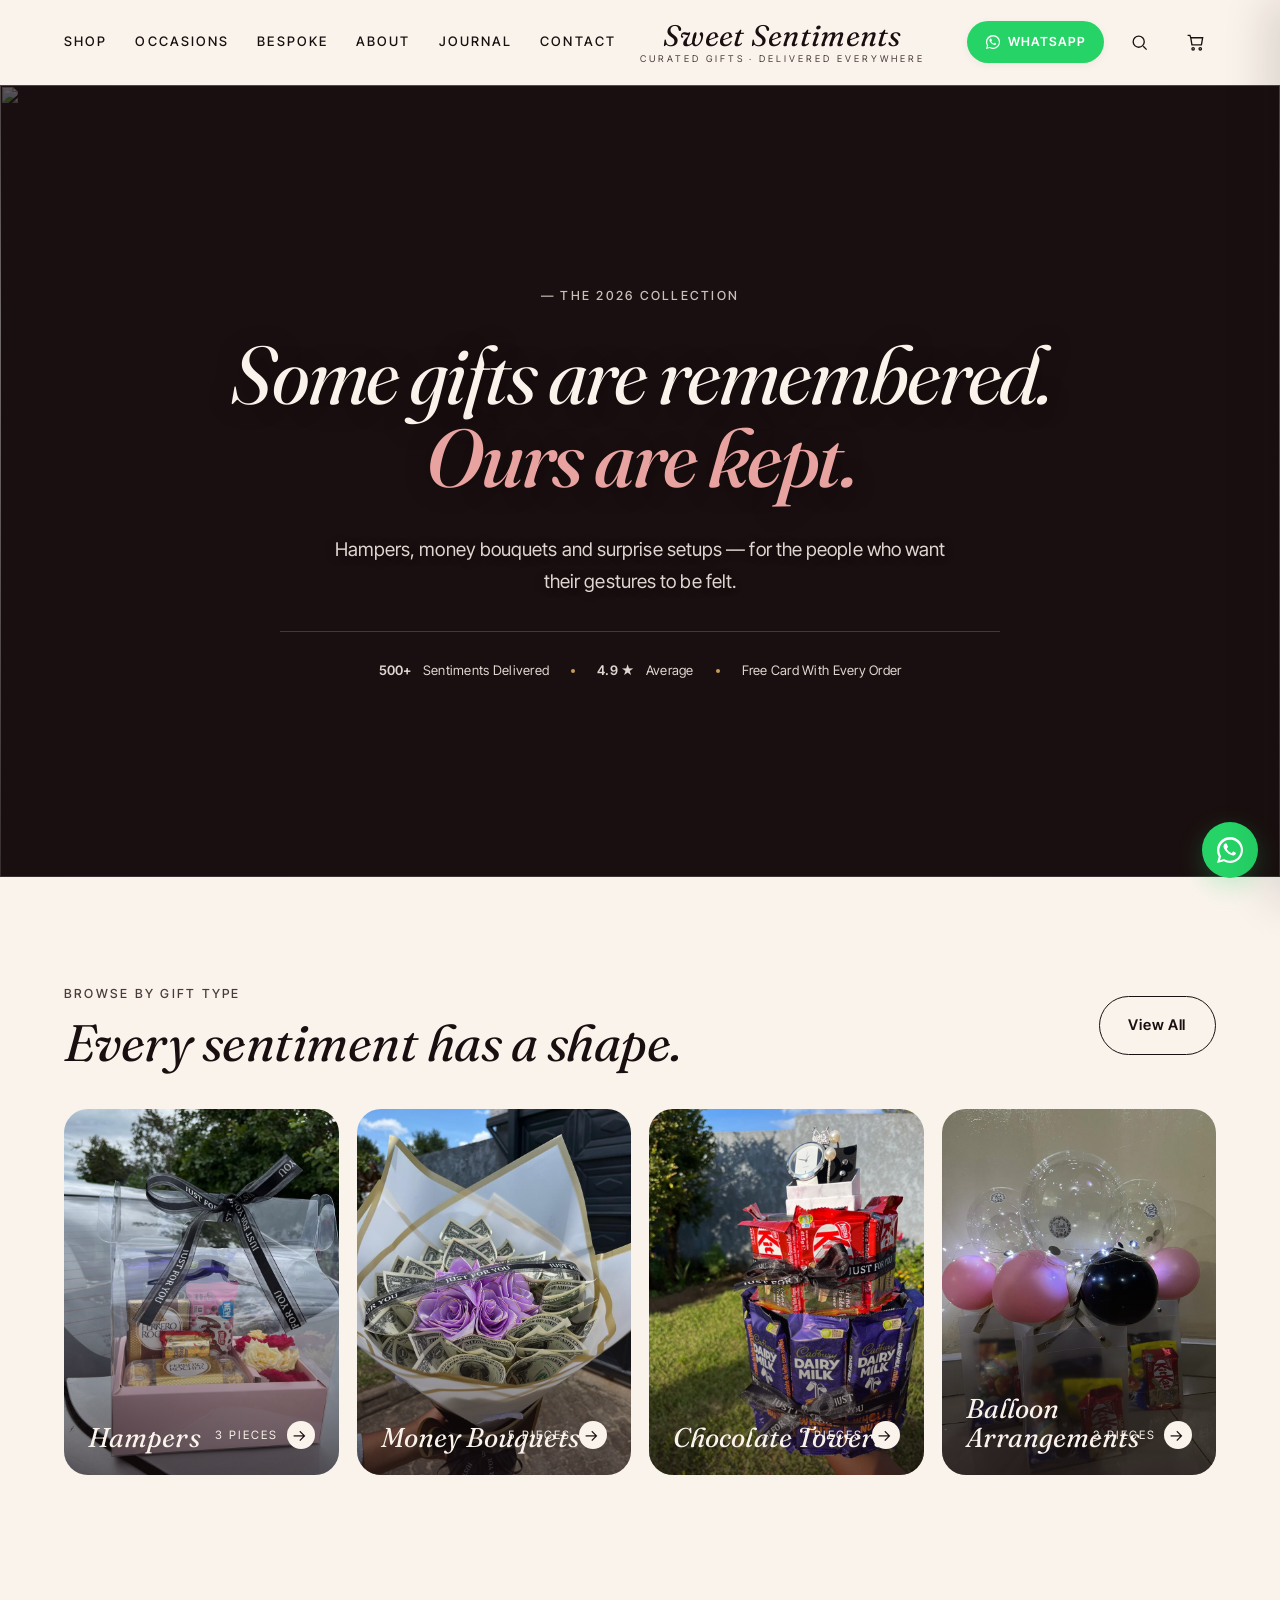
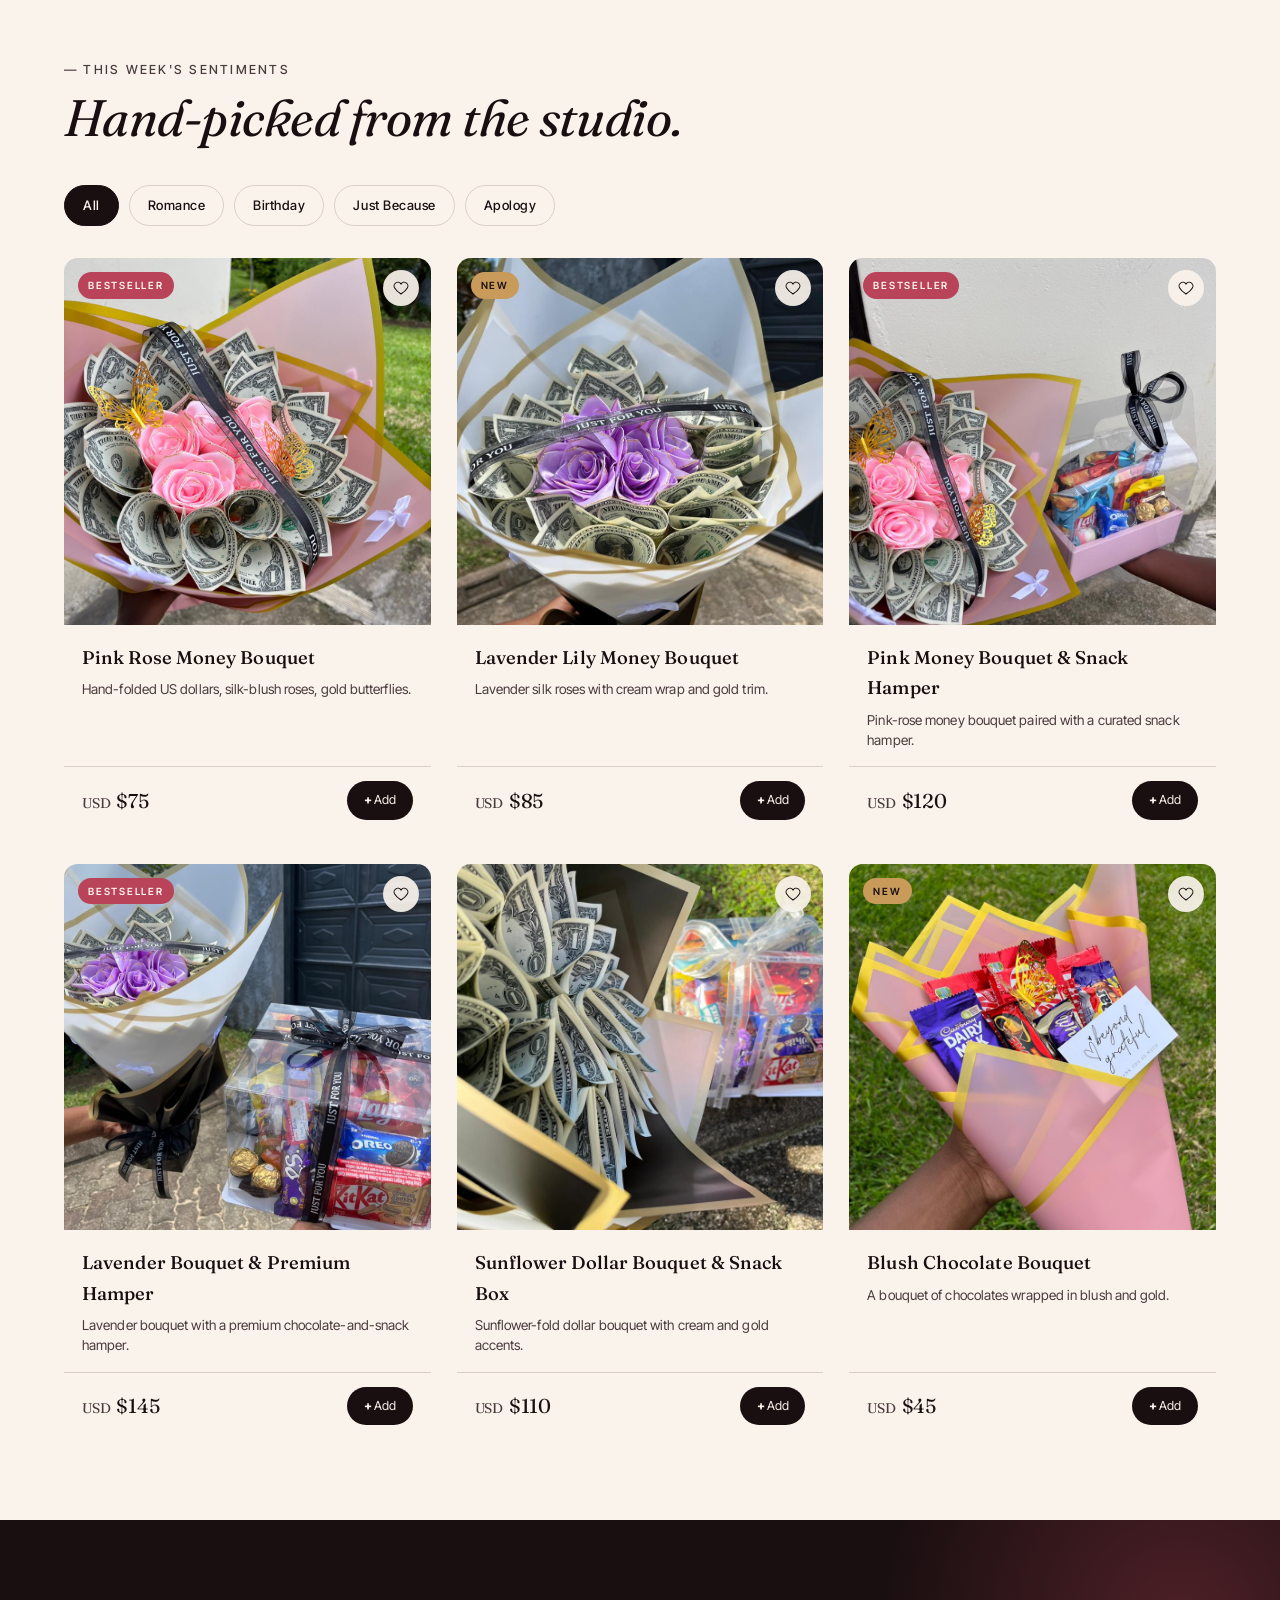
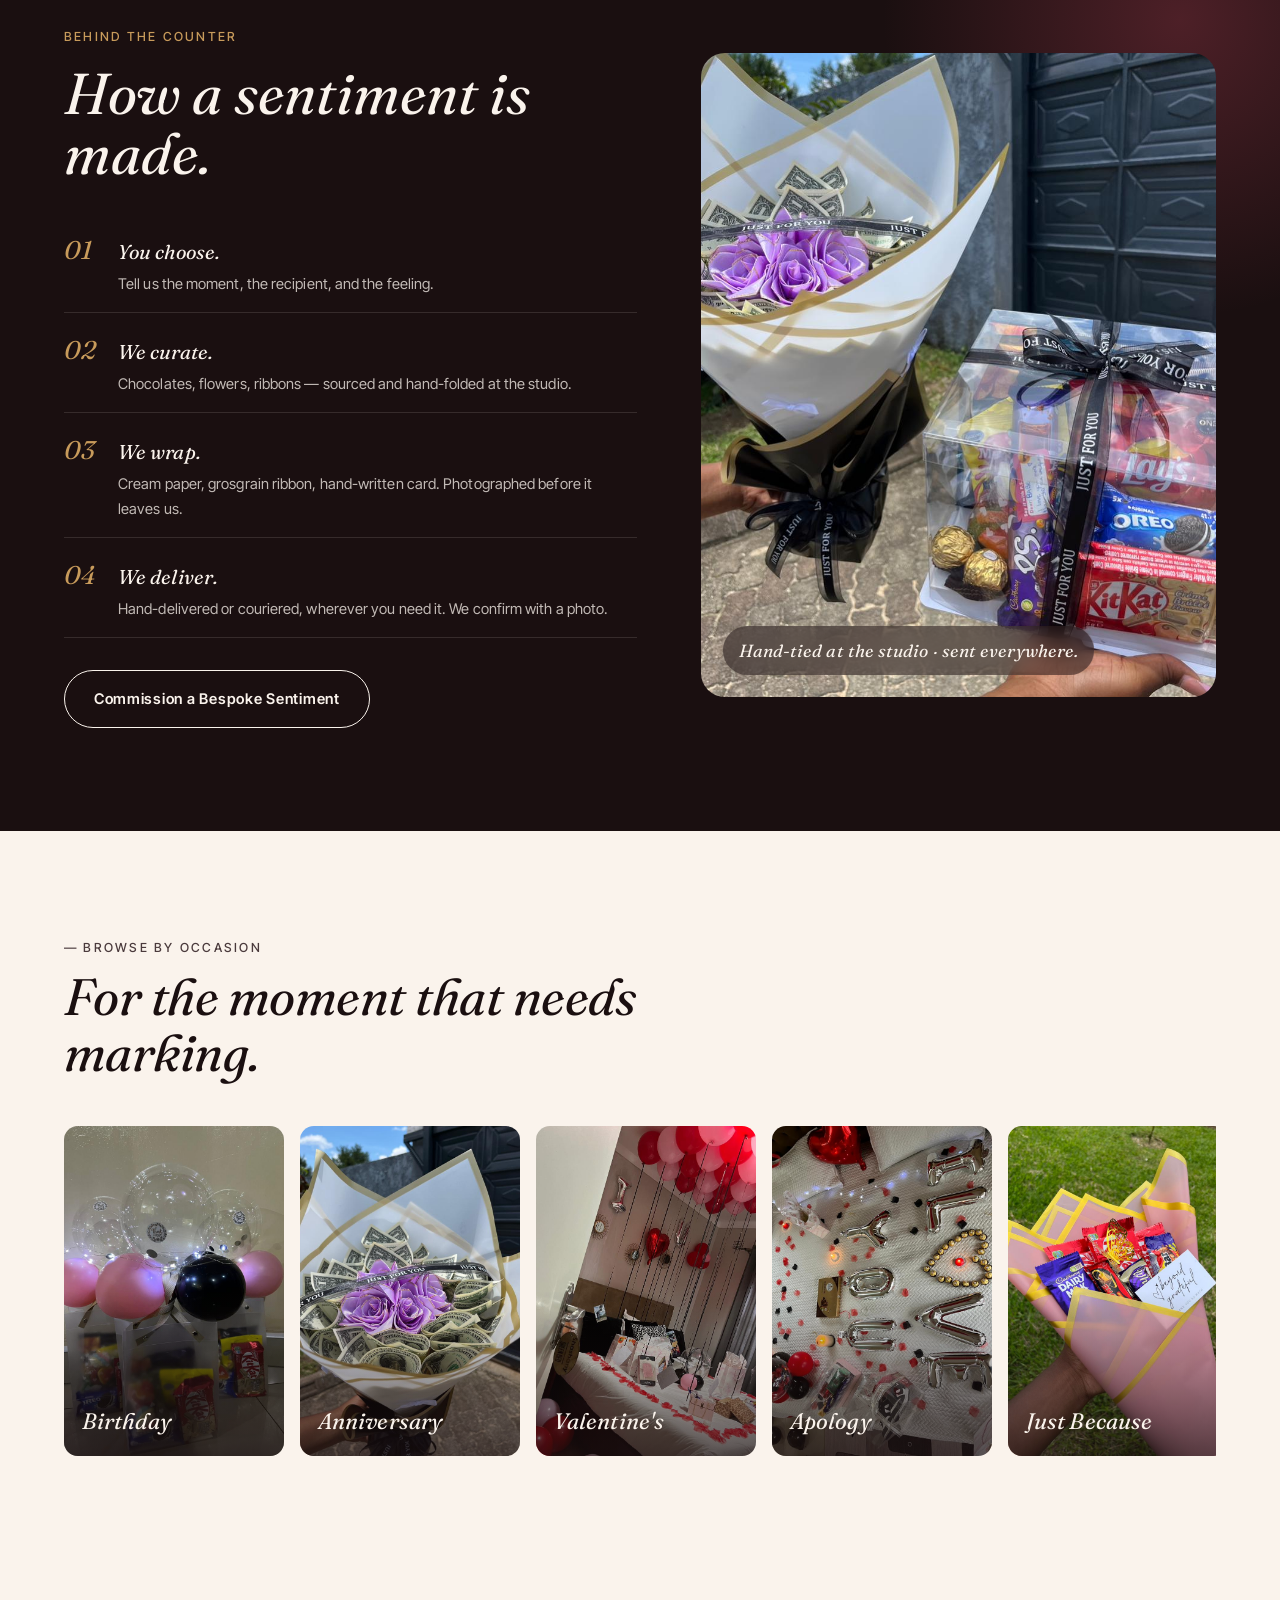
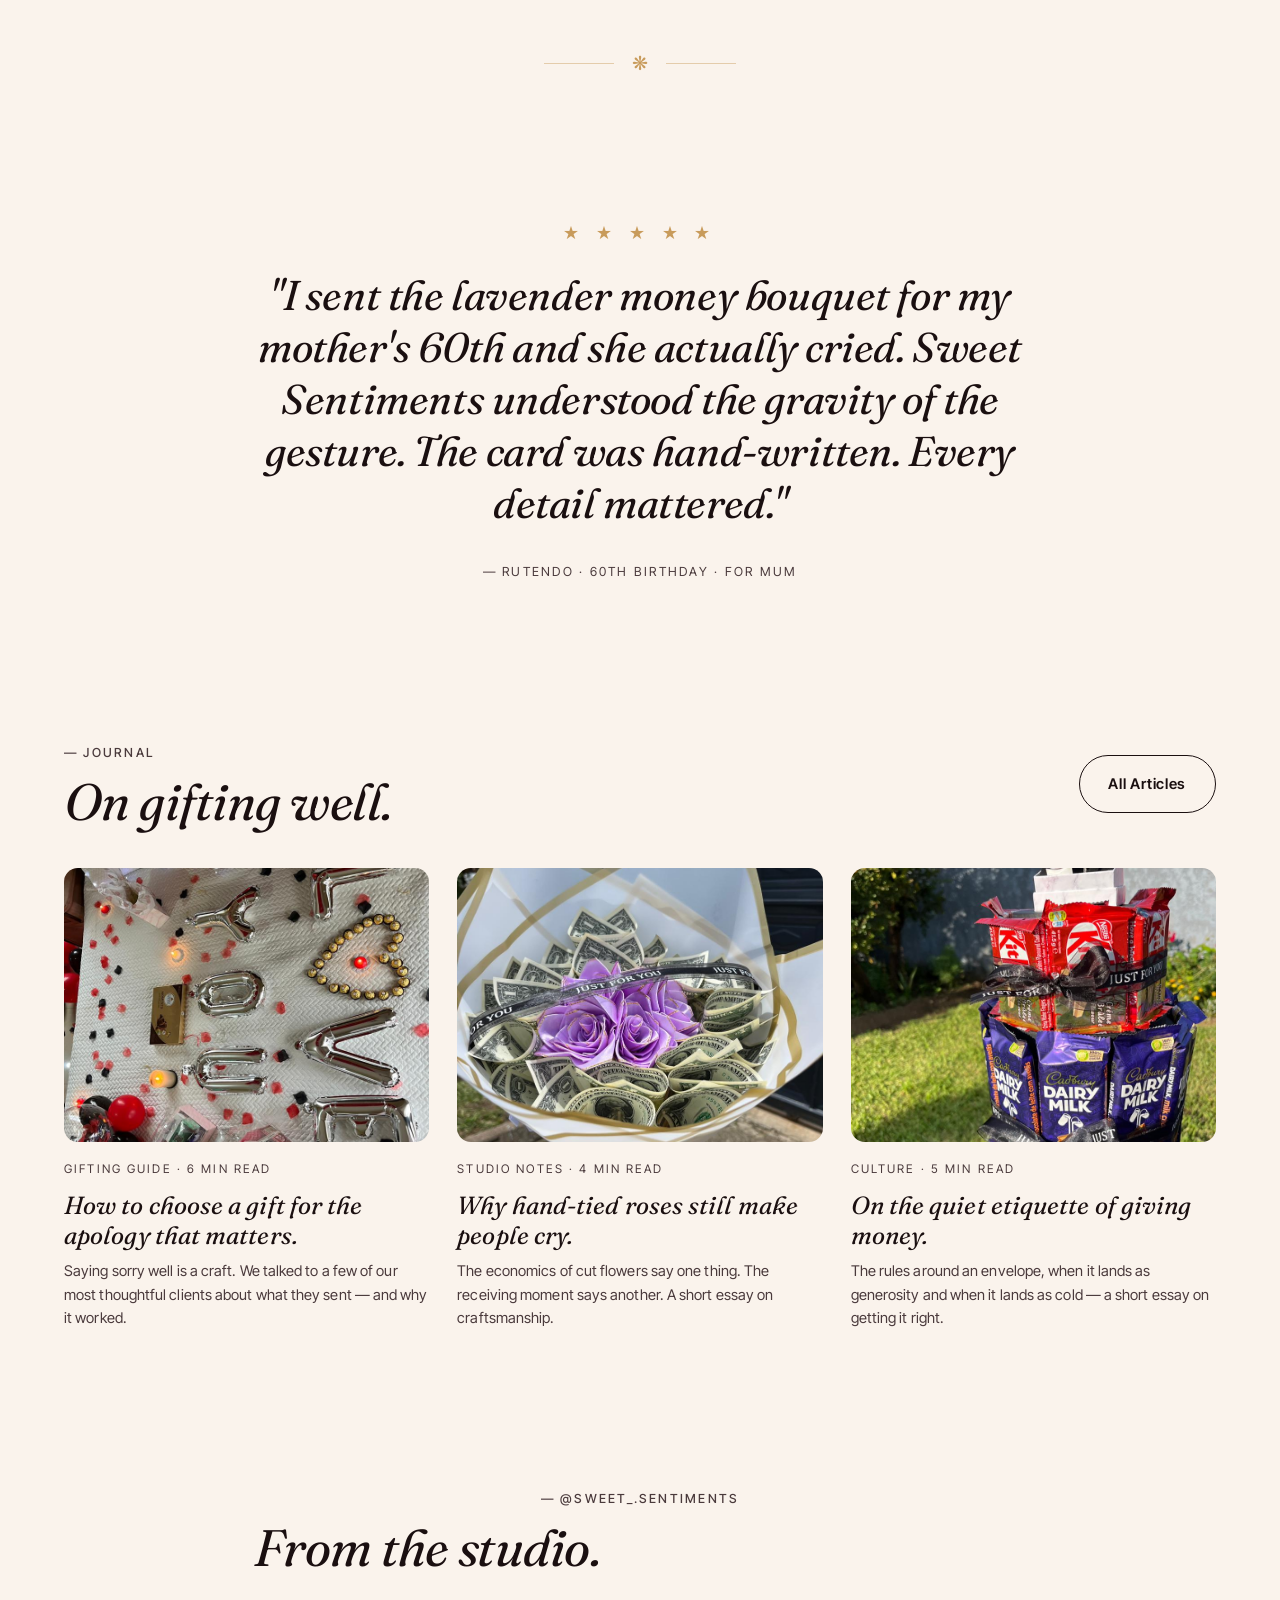
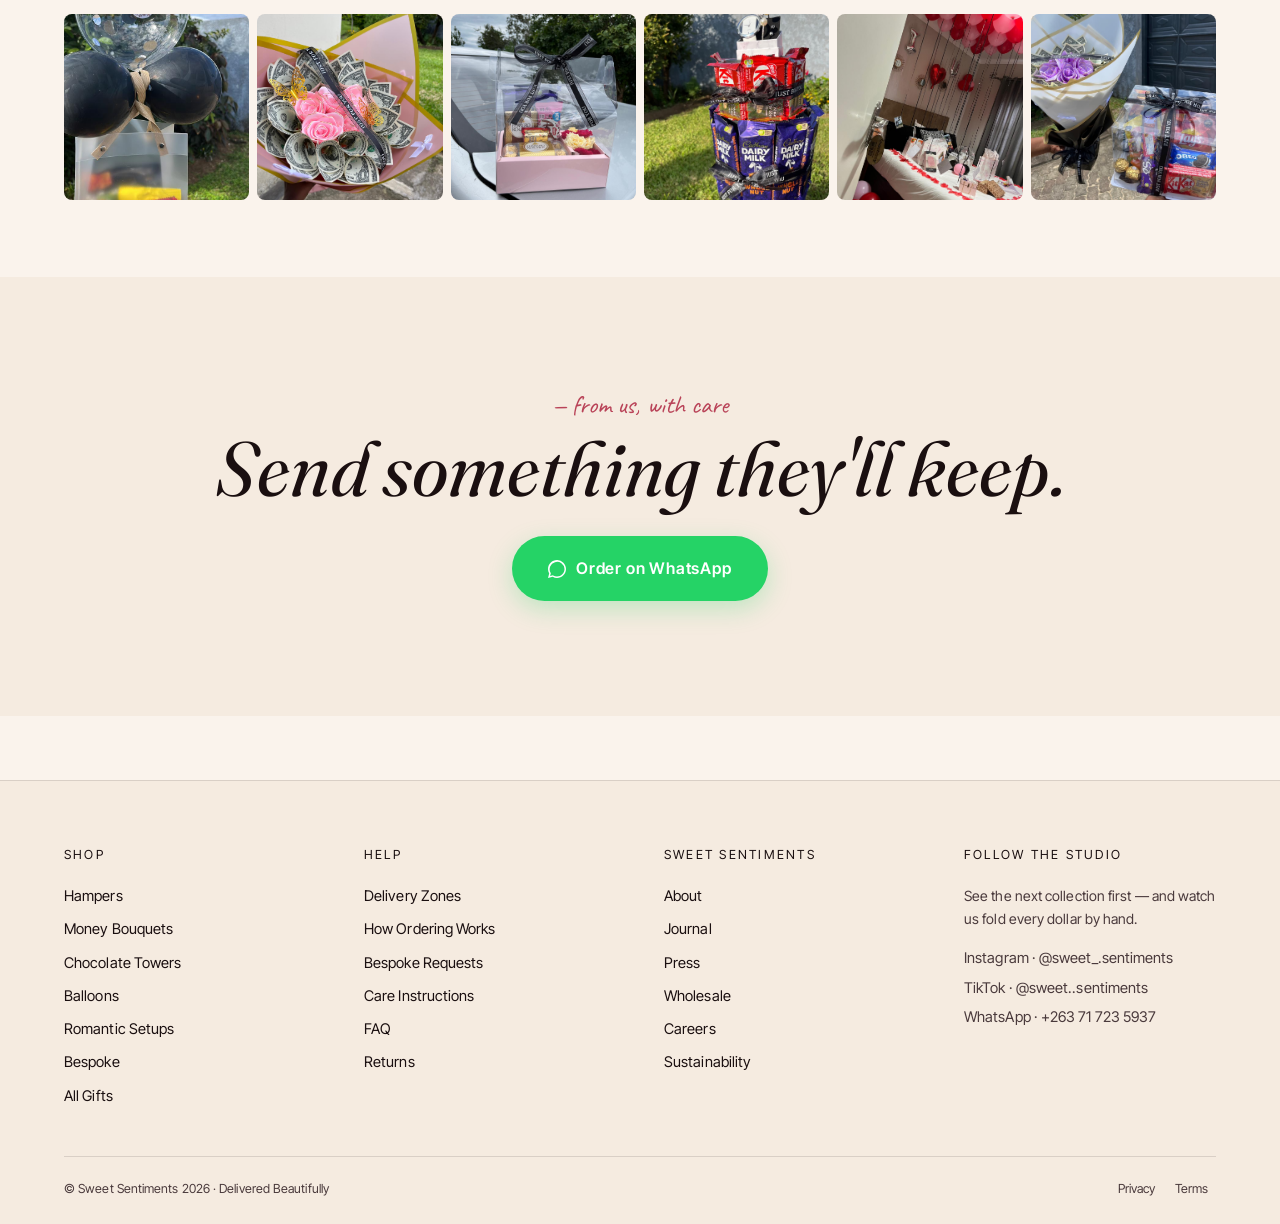
==== commit d79a3106: "Update social links and founder copy - Instagram: now links to @sweet_.sentiments everywhere (footer" ====
--- a/index.html
+++ b/index.html
@@ -14,10 +14,10 @@
   <link rel="preconnect" href="https://fonts.gstatic.com" crossorigin>
   <link href="https://fonts.googleapis.com/css2?family=Caveat:wght@400;600&family=Fraunces:ital,opsz,wght@0,9..144,400;0,9..144,500;0,9..144,600;1,9..144,400;1,9..144,500&family=Inter+Tight:wght@400;500;600;700&display=swap" rel="stylesheet">
 
-  <link rel="stylesheet" href="assets/css/tokens.css?v=4">
-  <link rel="stylesheet" href="assets/css/base.css?v=4">
-  <link rel="stylesheet" href="assets/css/components.css?v=4">
-  <link rel="stylesheet" href="assets/css/pages.css?v=4">
+  <link rel="stylesheet" href="assets/css/tokens.css?v=7">
+  <link rel="stylesheet" href="assets/css/base.css?v=7">
+  <link rel="stylesheet" href="assets/css/components.css?v=7">
+  <link rel="stylesheet" href="assets/css/pages.css?v=7">
 </head>
 <body>
 
@@ -123,7 +123,7 @@
       <div class="testimonial">
         <div class="stars">★ ★ ★ ★ ★</div>
         <blockquote>"I sent the lavender money bouquet for my mother's 60th and she actually cried. Sweet Sentiments understood the gravity of the gesture. The card was hand-written. Every detail mattered."</blockquote>
-        <cite>— Tariro · 60th birthday · for Mum</cite>
+        <cite>— Rutendo · 60th birthday · for Mum</cite>
       </div>
     </div>
   </section>
@@ -167,16 +167,16 @@
   <section class="section section-tight">
     <div class="container">
       <div class="section-head" style="text-align:center;">
-        <span class="eyebrow">— @sweetsentiments.zw</span>
+        <span class="eyebrow">— @sweet_.sentiments</span>
         <h2 class="h2-italic" style="margin-top:8px;">From the studio.</h2>
       </div>
       <div class="ig-strip">
-        <a href="https://instagram.com" target="_blank"><img src="assets/images/balloon-thank-you.jpeg" alt=""></a>
-        <a href="https://instagram.com" target="_blank"><img src="assets/images/money-bouquet-pink.jpeg" alt=""></a>
-        <a href="https://instagram.com" target="_blank"><img src="assets/images/hamper-ferrero-roses.jpeg" alt=""></a>
-        <a href="https://instagram.com" target="_blank"><img src="assets/images/chocolate-tower-cadbury.jpeg" alt=""></a>
-        <a href="https://instagram.com" target="_blank"><img src="assets/images/setup-room-balloons.jpeg" alt=""></a>
-        <a href="https://instagram.com" target="_blank"><img src="assets/images/money-bouquet-hamper-purple.jpeg" alt=""></a>
+        <a href="https://www.instagram.com/sweet_.sentiments" target="_blank" rel="noopener"><img src="assets/images/balloon-thank-you.jpeg" alt=""></a>
+        <a href="https://www.instagram.com/sweet_.sentiments" target="_blank" rel="noopener"><img src="assets/images/money-bouquet-pink.jpeg" alt=""></a>
+        <a href="https://www.instagram.com/sweet_.sentiments" target="_blank" rel="noopener"><img src="assets/images/hamper-ferrero-roses.jpeg" alt=""></a>
+        <a href="https://www.instagram.com/sweet_.sentiments" target="_blank" rel="noopener"><img src="assets/images/chocolate-tower-cadbury.jpeg" alt=""></a>
+        <a href="https://www.instagram.com/sweet_.sentiments" target="_blank" rel="noopener"><img src="assets/images/setup-room-balloons.jpeg" alt=""></a>
+        <a href="https://www.instagram.com/sweet_.sentiments" target="_blank" rel="noopener"><img src="assets/images/money-bouquet-hamper-purple.jpeg" alt=""></a>
       </div>
     </div>
   </section>
@@ -191,8 +191,8 @@
     </a>
   </section>
 
-  <script src="assets/js/products.js"></script>
-  <script src="assets/js/app.js"></script>
+  <script src="assets/js/products.js?v=7"></script>
+  <script src="assets/js/app.js?v=7"></script>
   <script>
     // Hero headline rotator — fades between phrases
     (function initHeroRotator() {
--- a/assets/css/components.css
+++ b/assets/css/components.css
@@ -740,6 +740,131 @@
 .trust-strip span { display: inline-flex; align-items: center; gap: 6px; }
 .trust-strip span::before { content: "✓"; color: var(--rouge); font-weight: 700; }
 
+/* ─── Search overlay ─── */
+.search-overlay {
+  position: fixed;
+  inset: 0;
+  background: rgba(26, 15, 16, 0.6);
+  backdrop-filter: blur(10px);
+  -webkit-backdrop-filter: blur(10px);
+  z-index: 100;
+  opacity: 0; pointer-events: none;
+  transition: opacity 250ms var(--ease-soft);
+  display: flex;
+  align-items: flex-start;
+  justify-content: center;
+  padding: clamp(60px, 10vh, 120px) 20px 40px;
+  overflow-y: auto;
+}
+.search-overlay.open { opacity: 1; pointer-events: auto; }
+
+.search-close {
+  position: fixed;
+  top: 22px; right: 22px;
+  width: 44px; height: 44px;
+  border-radius: 50%;
+  background: var(--cream);
+  display: flex; align-items: center; justify-content: center;
+  z-index: 102;
+  transition: background 200ms;
+}
+.search-close:hover { background: var(--blush); }
+
+.search-inner {
+  width: 100%;
+  max-width: 640px;
+  background: var(--cream);
+  border-radius: var(--r-hero);
+  padding: clamp(28px, 4vw, 48px);
+  box-shadow: var(--shadow-lg);
+  z-index: 101;
+}
+.search-inner .eyebrow { display: block; margin-bottom: 18px; }
+
+.search-box {
+  display: flex;
+  align-items: center;
+  gap: 12px;
+  border-bottom: 2px solid var(--ink);
+  padding: 8px 4px 12px;
+  margin-bottom: 22px;
+  color: var(--ink);
+}
+.search-box svg { flex: 0 0 22px; color: var(--rouge); }
+.search-box input {
+  flex: 1;
+  border: 0;
+  background: transparent;
+  font-family: var(--font-display);
+  font-style: italic;
+  font-size: 1.4rem;
+  color: var(--ink);
+  outline: none;
+  padding: 4px 0;
+}
+.search-box input::placeholder { color: var(--ink-soft); font-style: italic; opacity: 0.7; }
+
+.search-meta {
+  font-size: 0.72rem;
+  letter-spacing: 0.18em;
+  text-transform: uppercase;
+  color: var(--ink-soft);
+  margin-bottom: 10px;
+}
+
+.search-row {
+  display: grid;
+  grid-template-columns: 56px 1fr auto;
+  gap: 14px;
+  align-items: center;
+  padding: 10px 6px;
+  border-radius: 10px;
+  transition: background 150ms;
+}
+.search-row:hover { background: var(--cream-2); }
+.search-row img {
+  width: 56px; height: 56px;
+  border-radius: 8px;
+  object-fit: cover;
+}
+.search-row .name {
+  font-family: var(--font-display);
+  font-size: 1.05rem;
+  line-height: 1.2;
+  margin-bottom: 2px;
+}
+.search-row .meta {
+  font-size: 0.78rem;
+  color: var(--ink-soft);
+  letter-spacing: 0.04em;
+}
+.search-row .arrow {
+  font-size: 1.2rem;
+  color: var(--rouge);
+  transition: transform 200ms;
+}
+.search-row:hover .arrow { transform: translateX(4px); }
+
+.search-empty {
+  text-align: center;
+  padding: 28px 12px;
+  color: var(--ink-soft);
+}
+.search-empty .script {
+  display: block;
+  font-family: var(--font-script);
+  font-size: 1.6rem;
+  color: var(--rose);
+  margin-bottom: 10px;
+}
+.search-empty .btn { margin-top: 14px; }
+
+@media (max-width: 768px) {
+  .search-inner { padding: 22px; border-radius: 18px; }
+  .search-box input { font-size: 1.15rem; }
+  .search-close { top: 12px; right: 12px; width: 38px; height: 38px; }
+}
+
 /* ─── Toast ─── */
 .toast {
   position: fixed;
--- a/assets/css/pages.css
+++ b/assets/css/pages.css
@@ -464,10 +464,17 @@
   padding: 32px 0 56px;
   align-items: start;
 }
-@media (max-width: 980px) { .pdp { grid-template-columns: 1fr; } }
+@media (max-width: 980px) {
+  .pdp { grid-template-columns: 1fr; }
+}
 
 .gallery {
   position: sticky; top: calc(var(--header-h) + 16px);
+}
+/* Stop sticky behaviour when PDP collapses to single column —
+   otherwise the gallery pins and info text scrolls behind it. */
+@media (max-width: 980px) {
+  .gallery { position: static; top: auto; }
 }
 .gallery .main {
   aspect-ratio: 4/5;
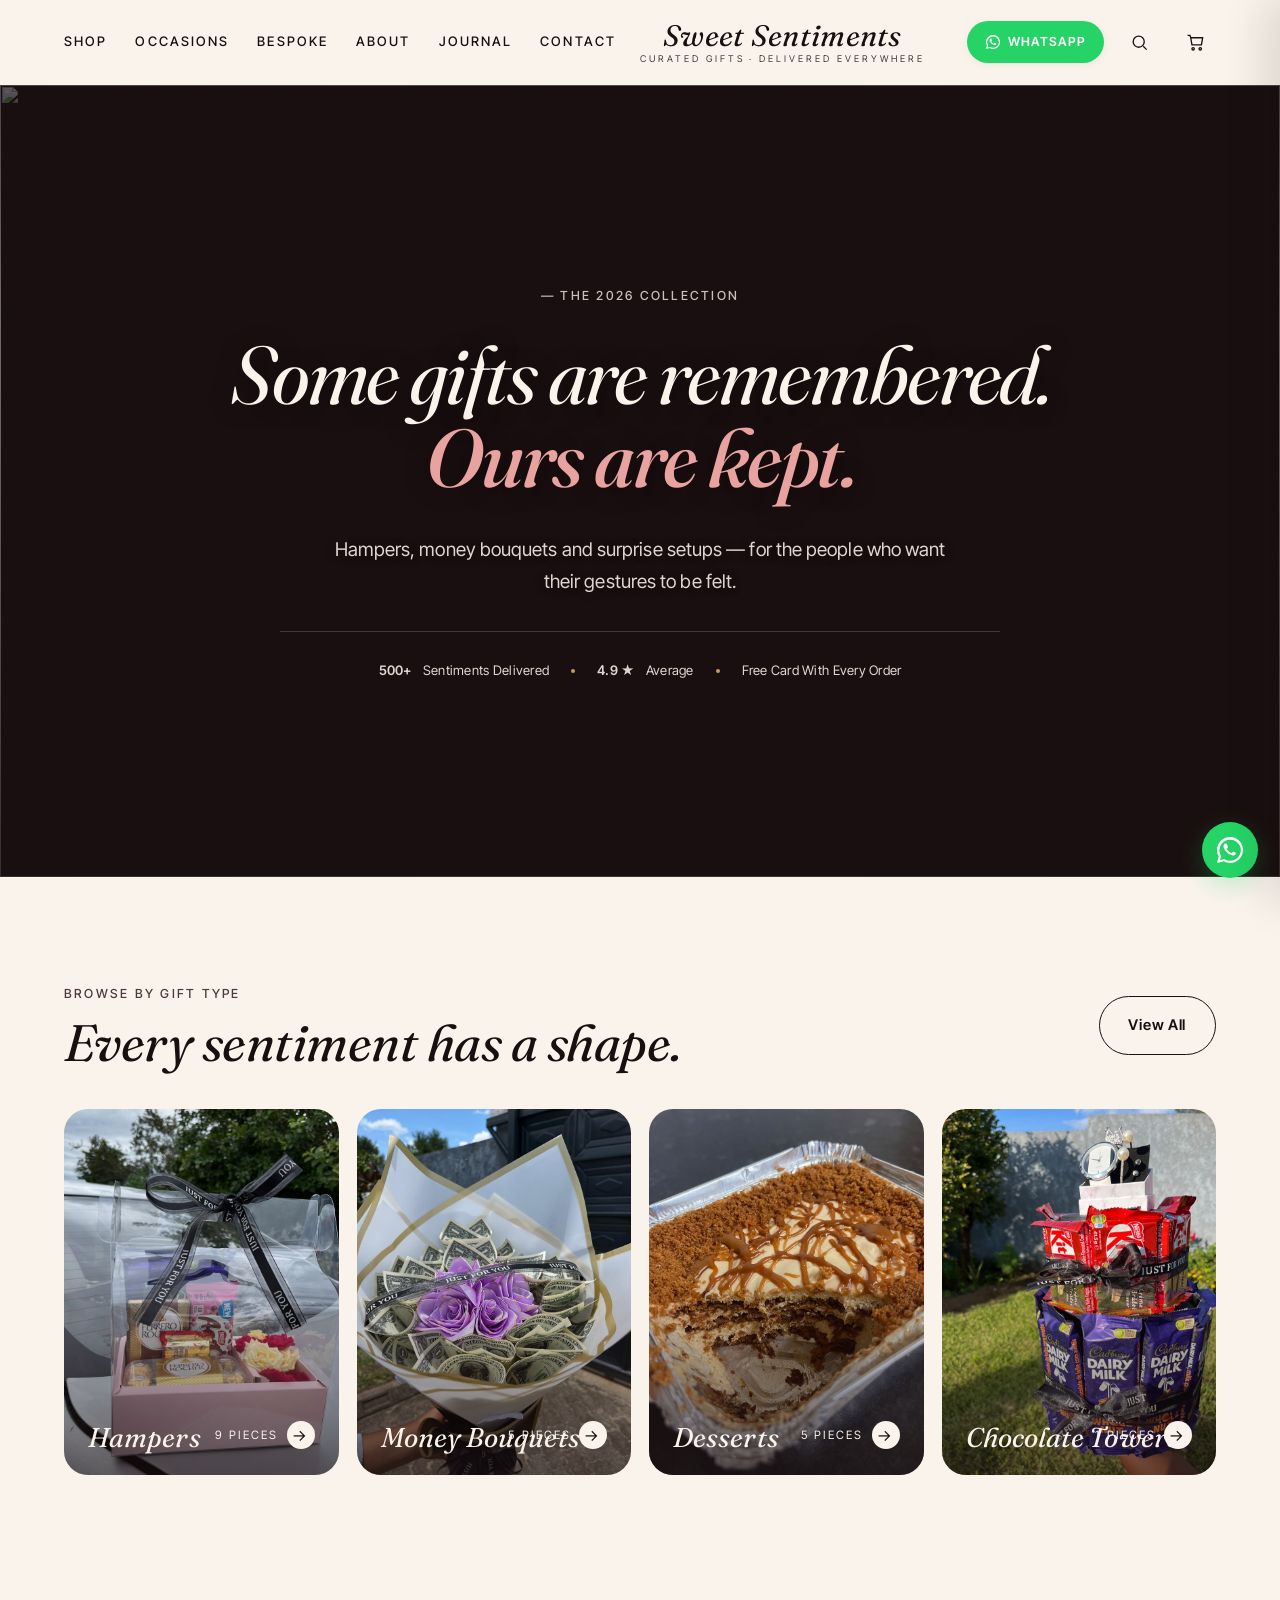
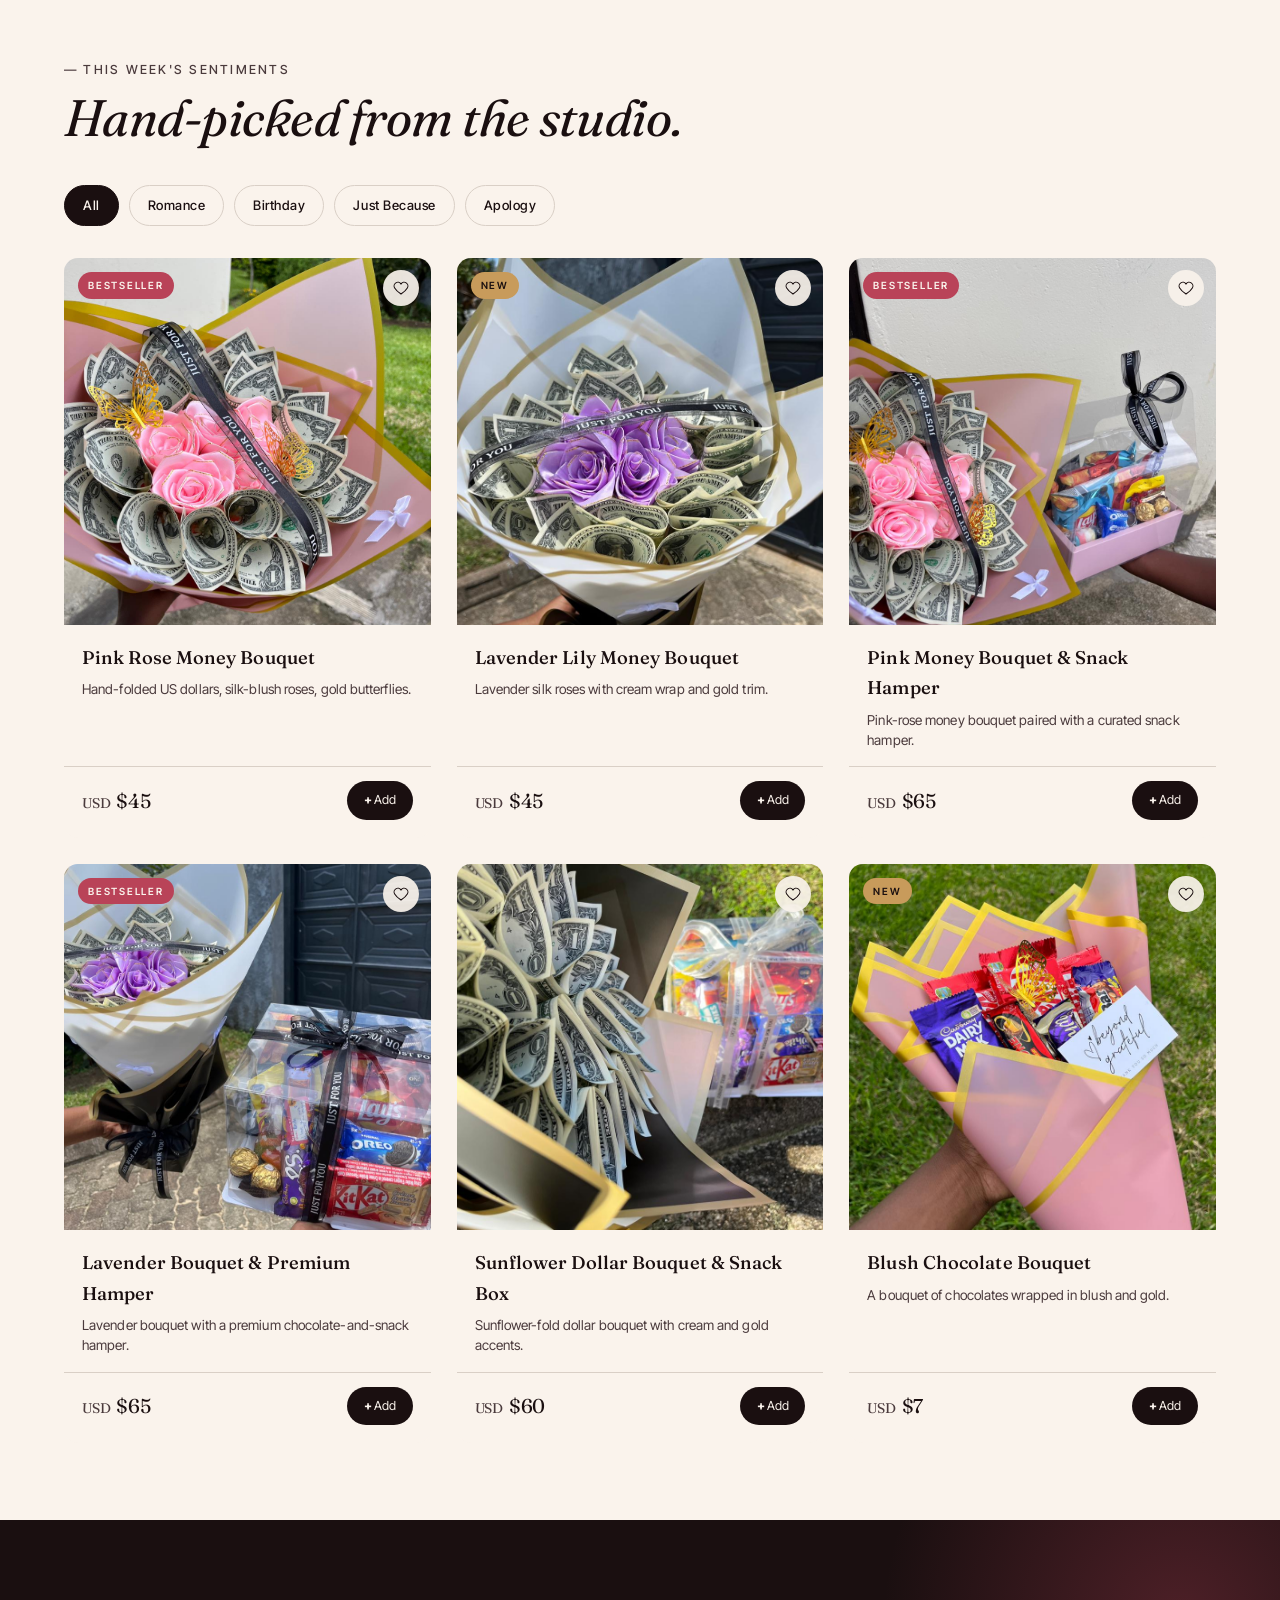
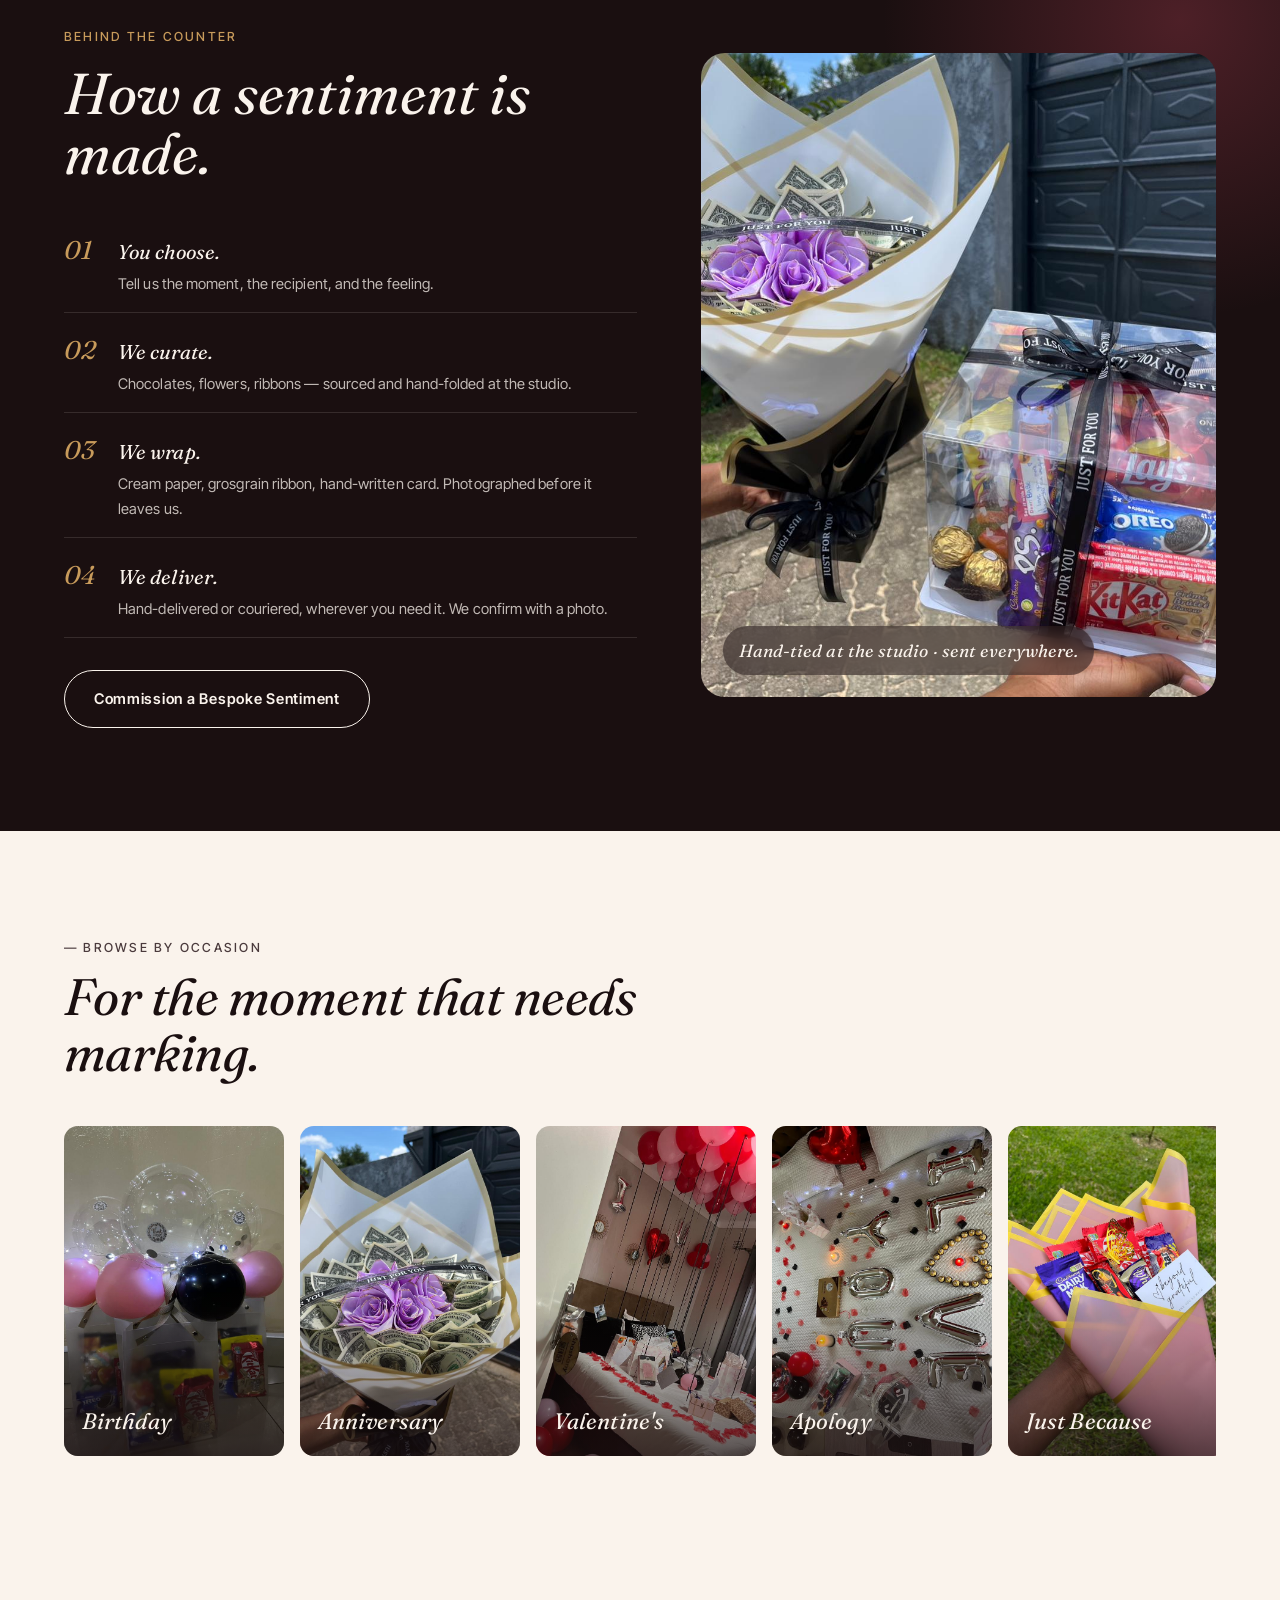
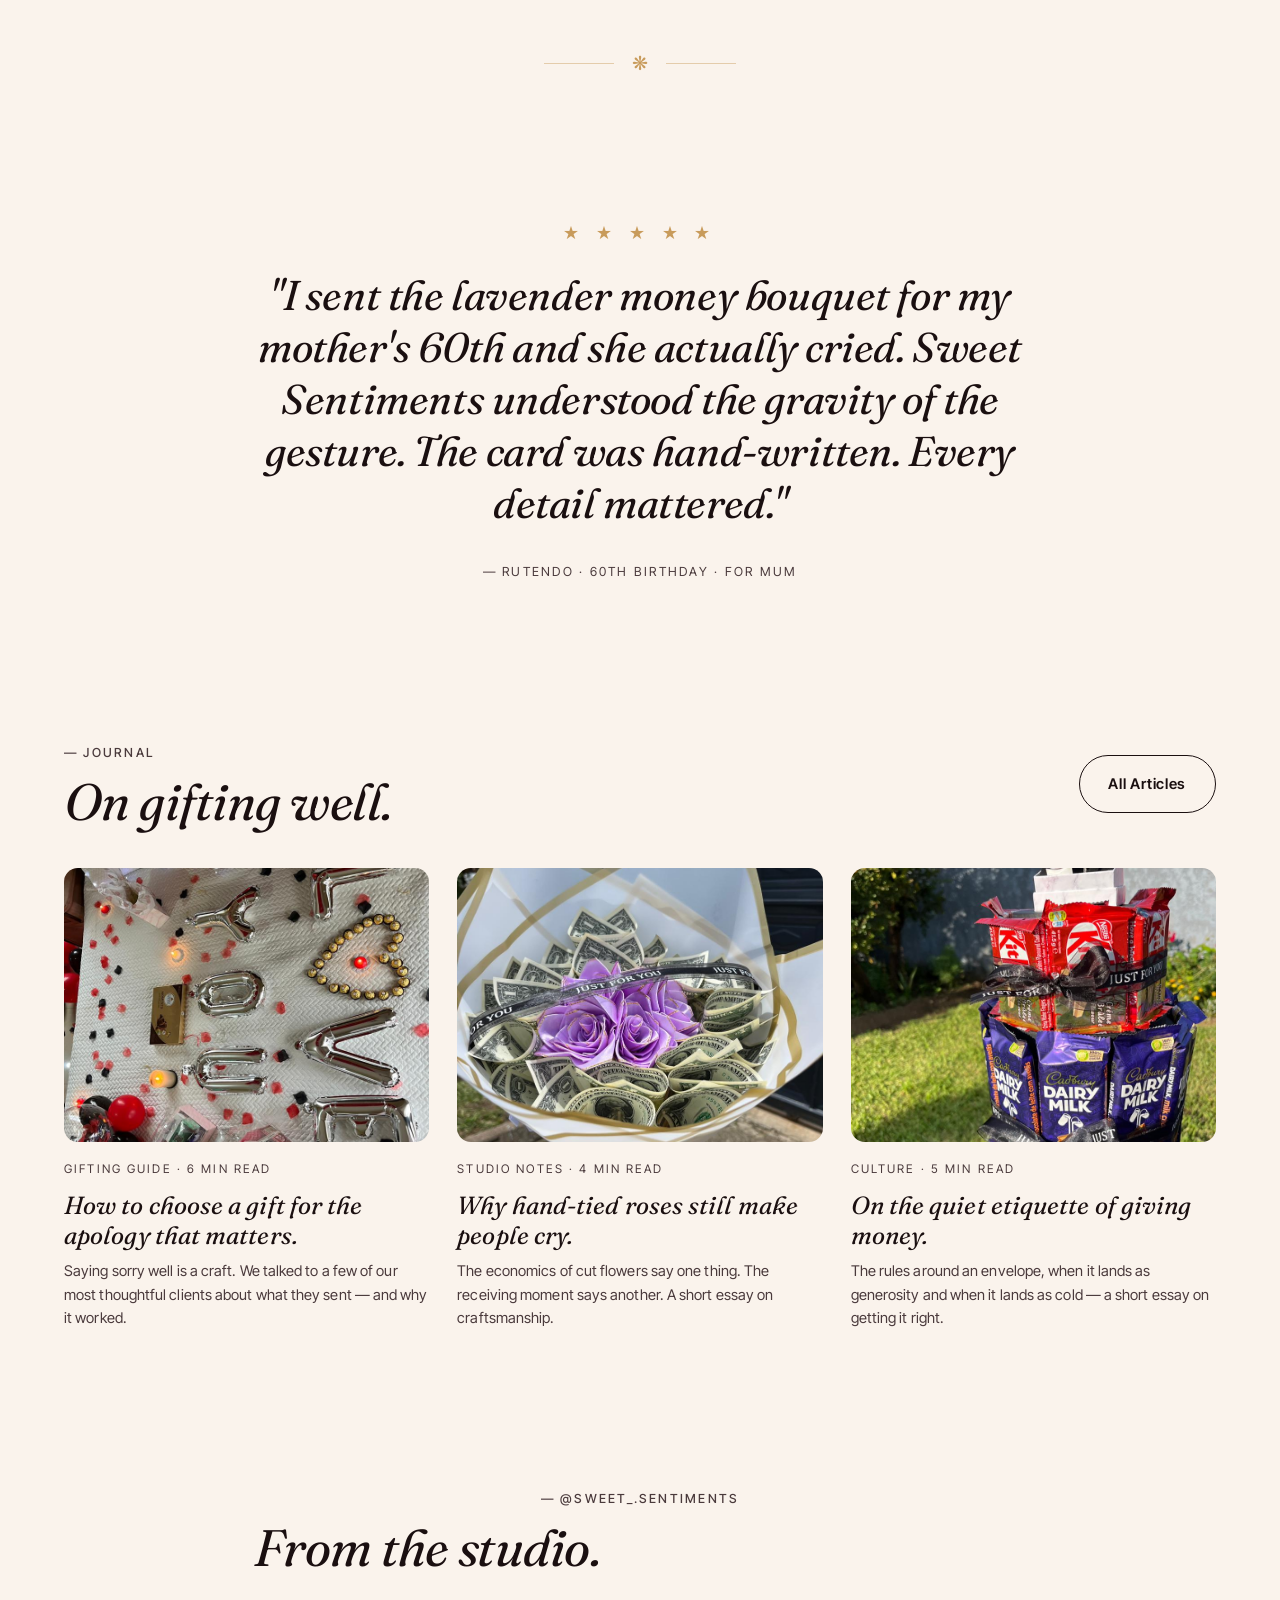
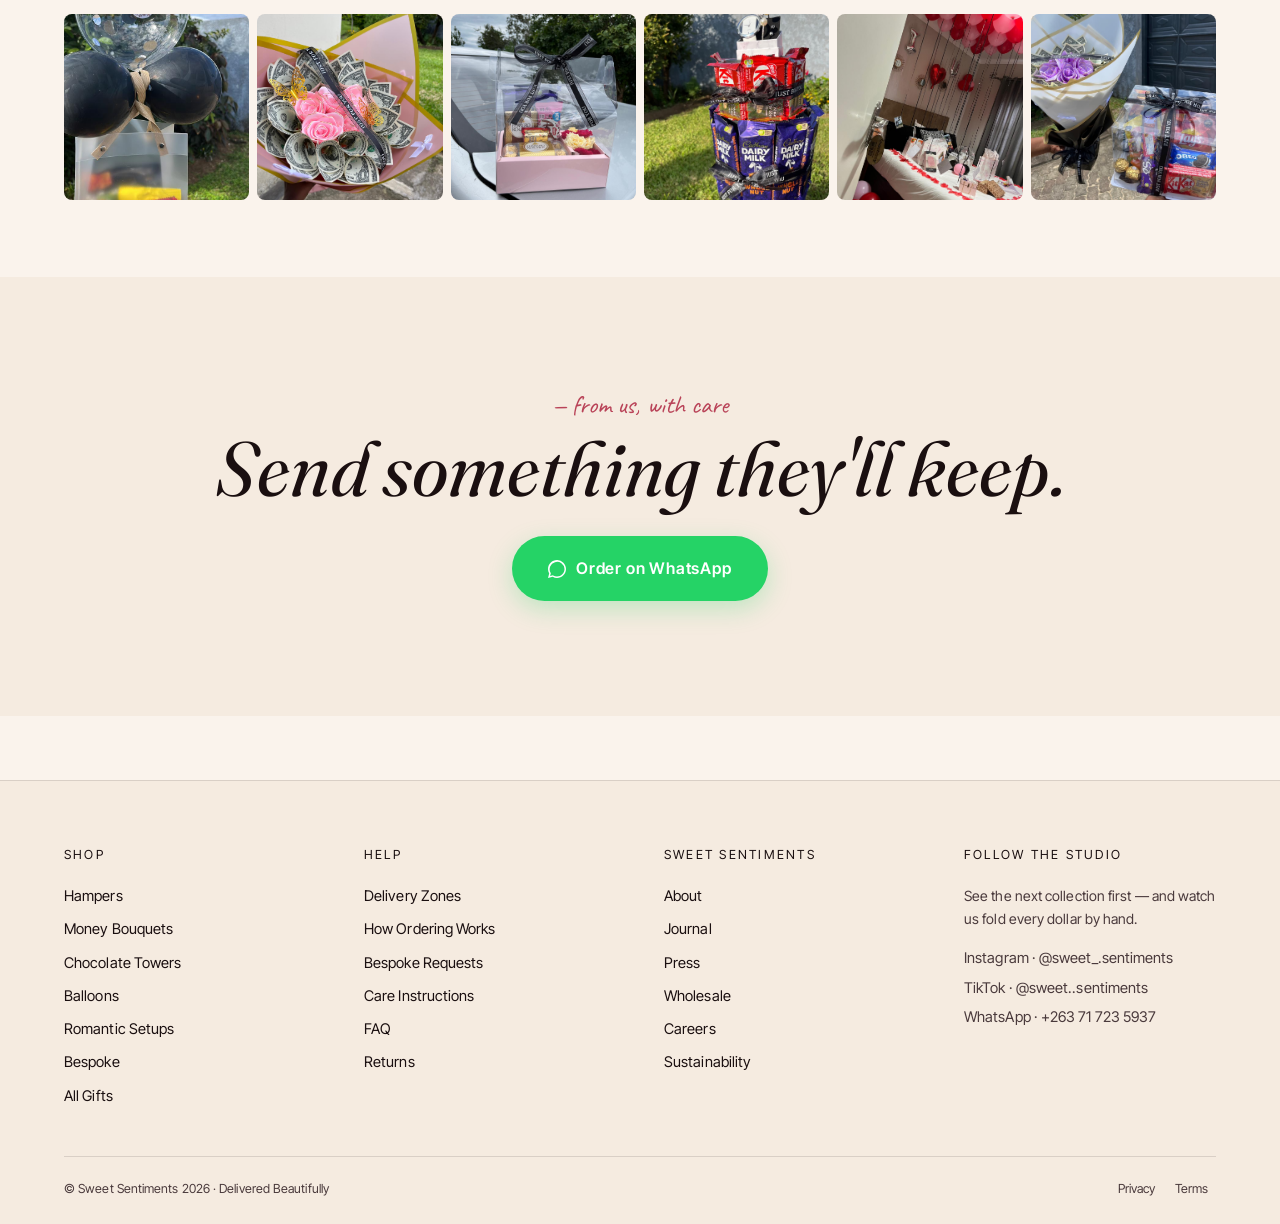
==== commit f49f587c: "Catalogue: add 18 new products and 2 new categories New categories - Desserts — hand-built chilled t" ====
--- a/index.html
+++ b/index.html
@@ -14,10 +14,10 @@
   <link rel="preconnect" href="https://fonts.gstatic.com" crossorigin>
   <link href="https://fonts.googleapis.com/css2?family=Caveat:wght@400;600&family=Fraunces:ital,opsz,wght@0,9..144,400;0,9..144,500;0,9..144,600;1,9..144,400;1,9..144,500&family=Inter+Tight:wght@400;500;600;700&display=swap" rel="stylesheet">
 
-  <link rel="stylesheet" href="assets/css/tokens.css?v=7">
-  <link rel="stylesheet" href="assets/css/base.css?v=7">
-  <link rel="stylesheet" href="assets/css/components.css?v=7">
-  <link rel="stylesheet" href="assets/css/pages.css?v=7">
+  <link rel="stylesheet" href="assets/css/tokens.css?v=8">
+  <link rel="stylesheet" href="assets/css/base.css?v=8">
+  <link rel="stylesheet" href="assets/css/components.css?v=8">
+  <link rel="stylesheet" href="assets/css/pages.css?v=8">
 </head>
 <body>
 
@@ -191,8 +191,8 @@
     </a>
   </section>
 
-  <script src="assets/js/products.js?v=7"></script>
-  <script src="assets/js/app.js?v=7"></script>
+  <script src="assets/js/products.js?v=8"></script>
+  <script src="assets/js/app.js?v=8"></script>
   <script>
     // Hero headline rotator — fades between phrases
     (function initHeroRotator() {
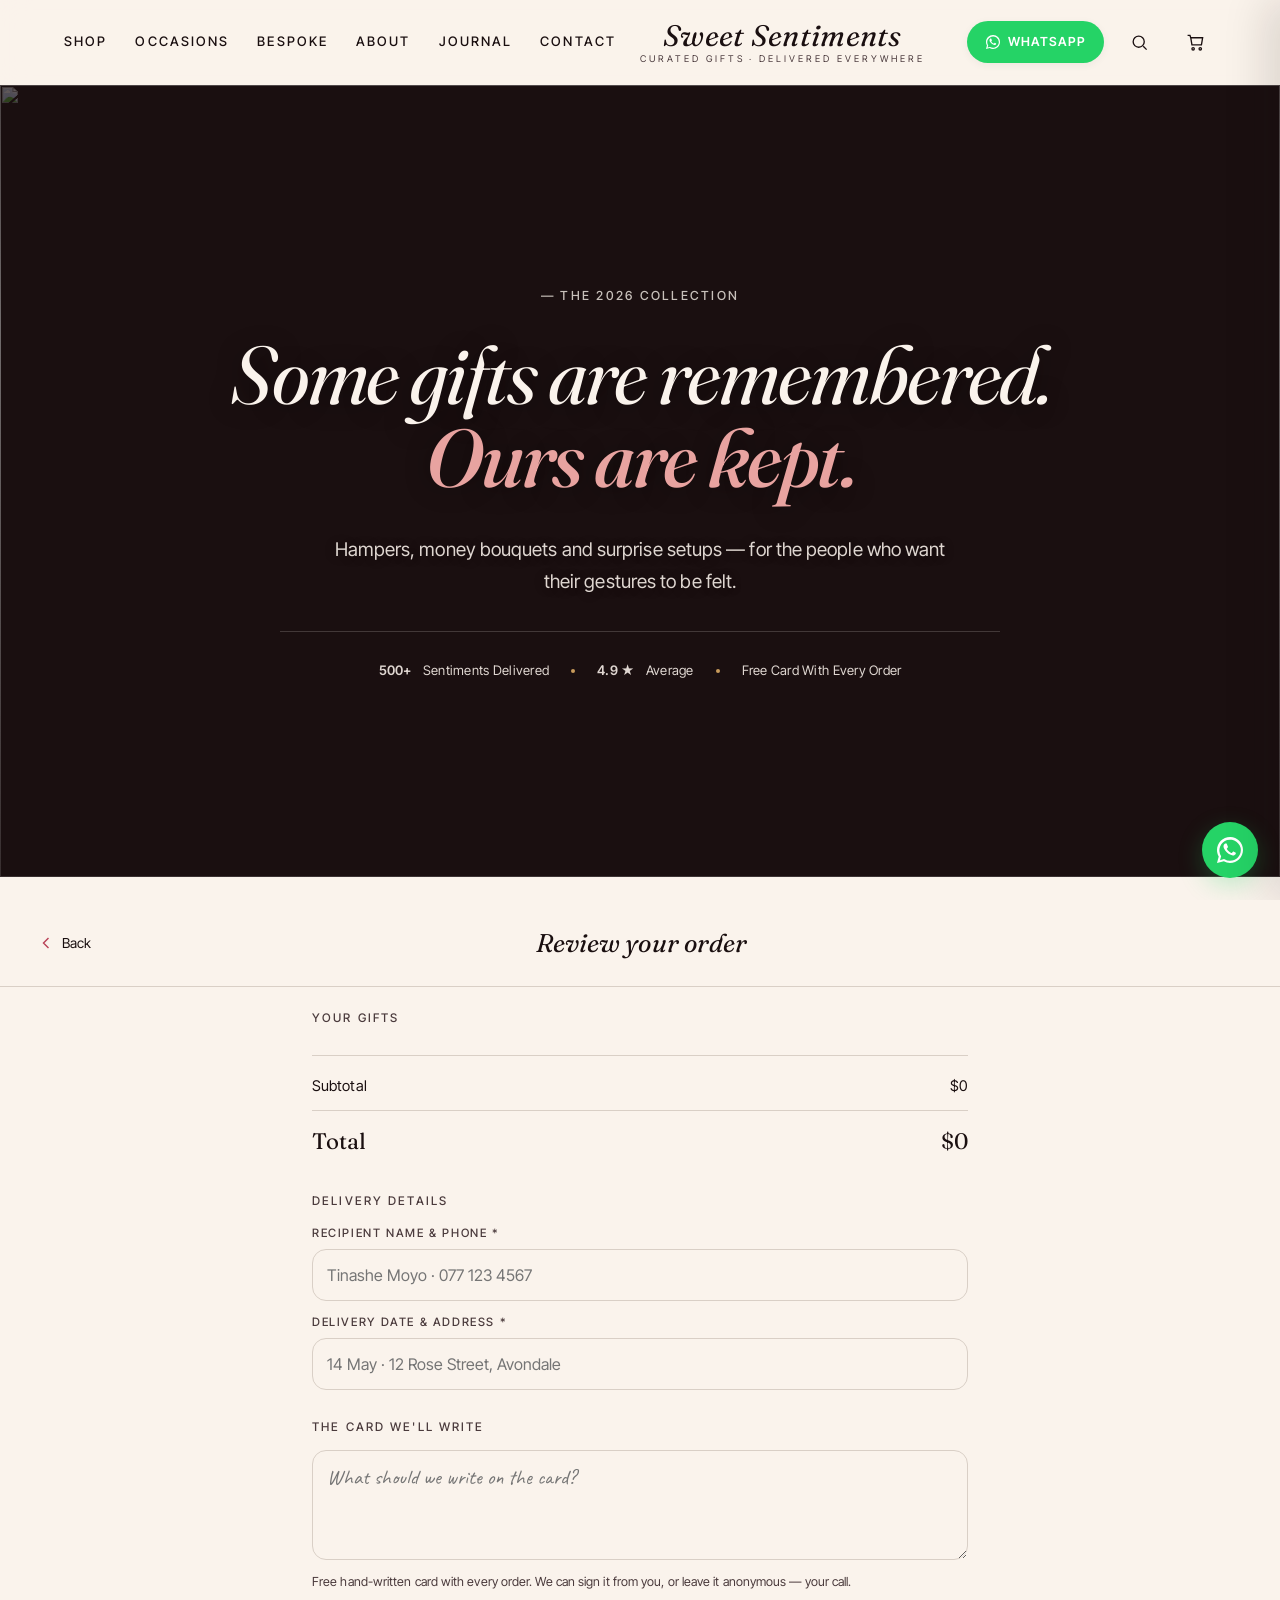
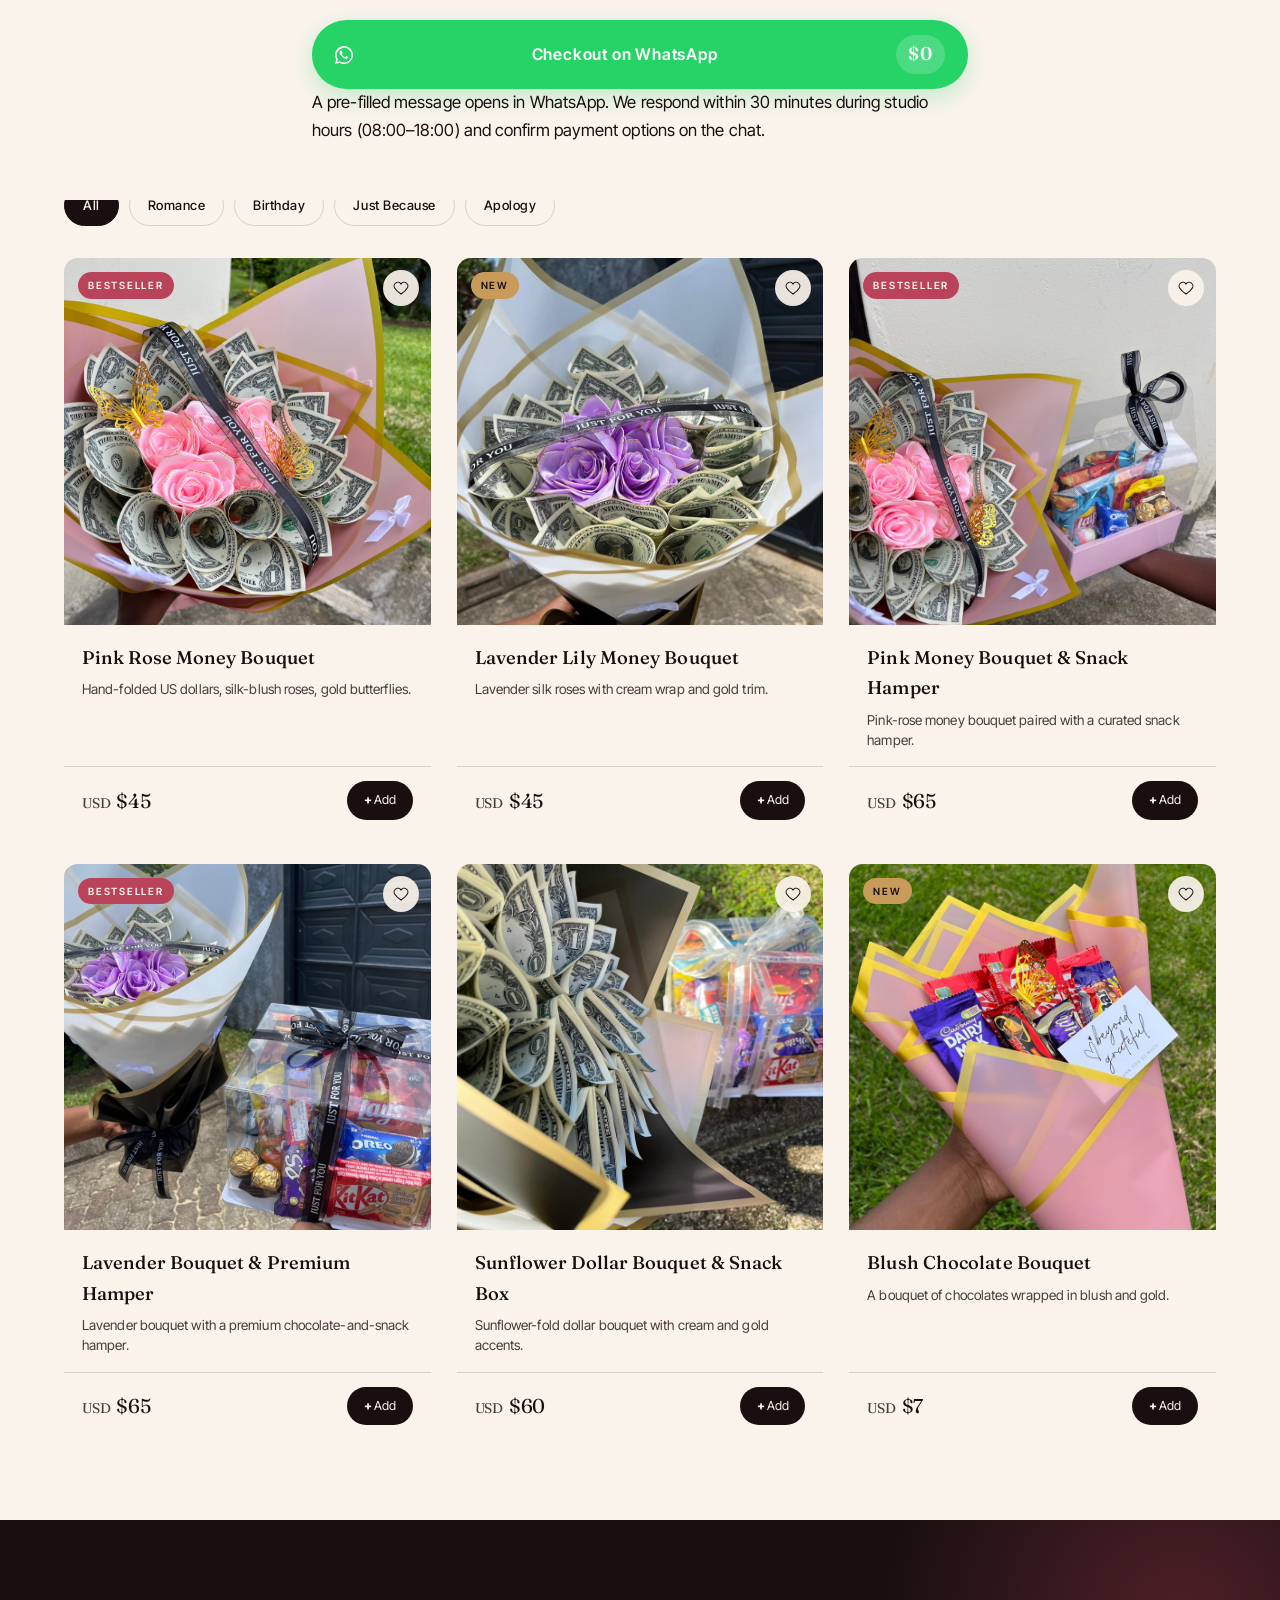
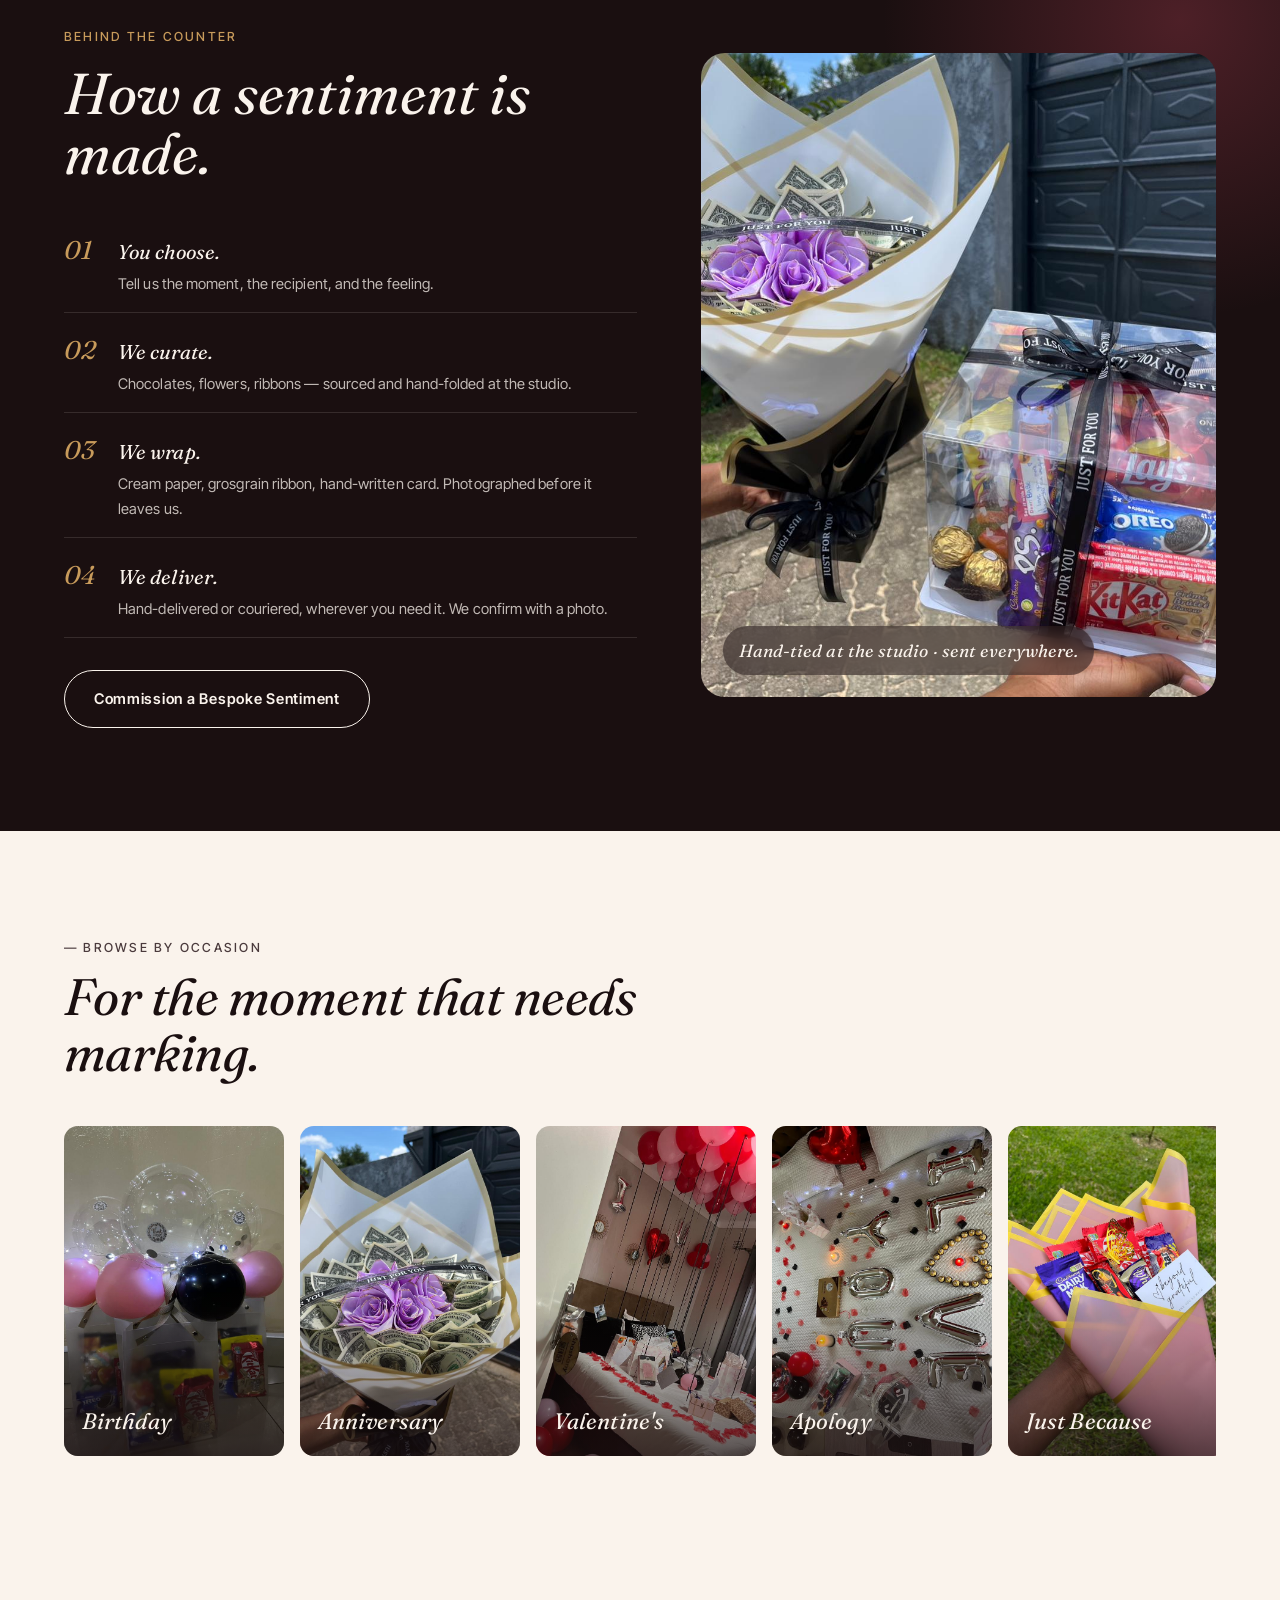
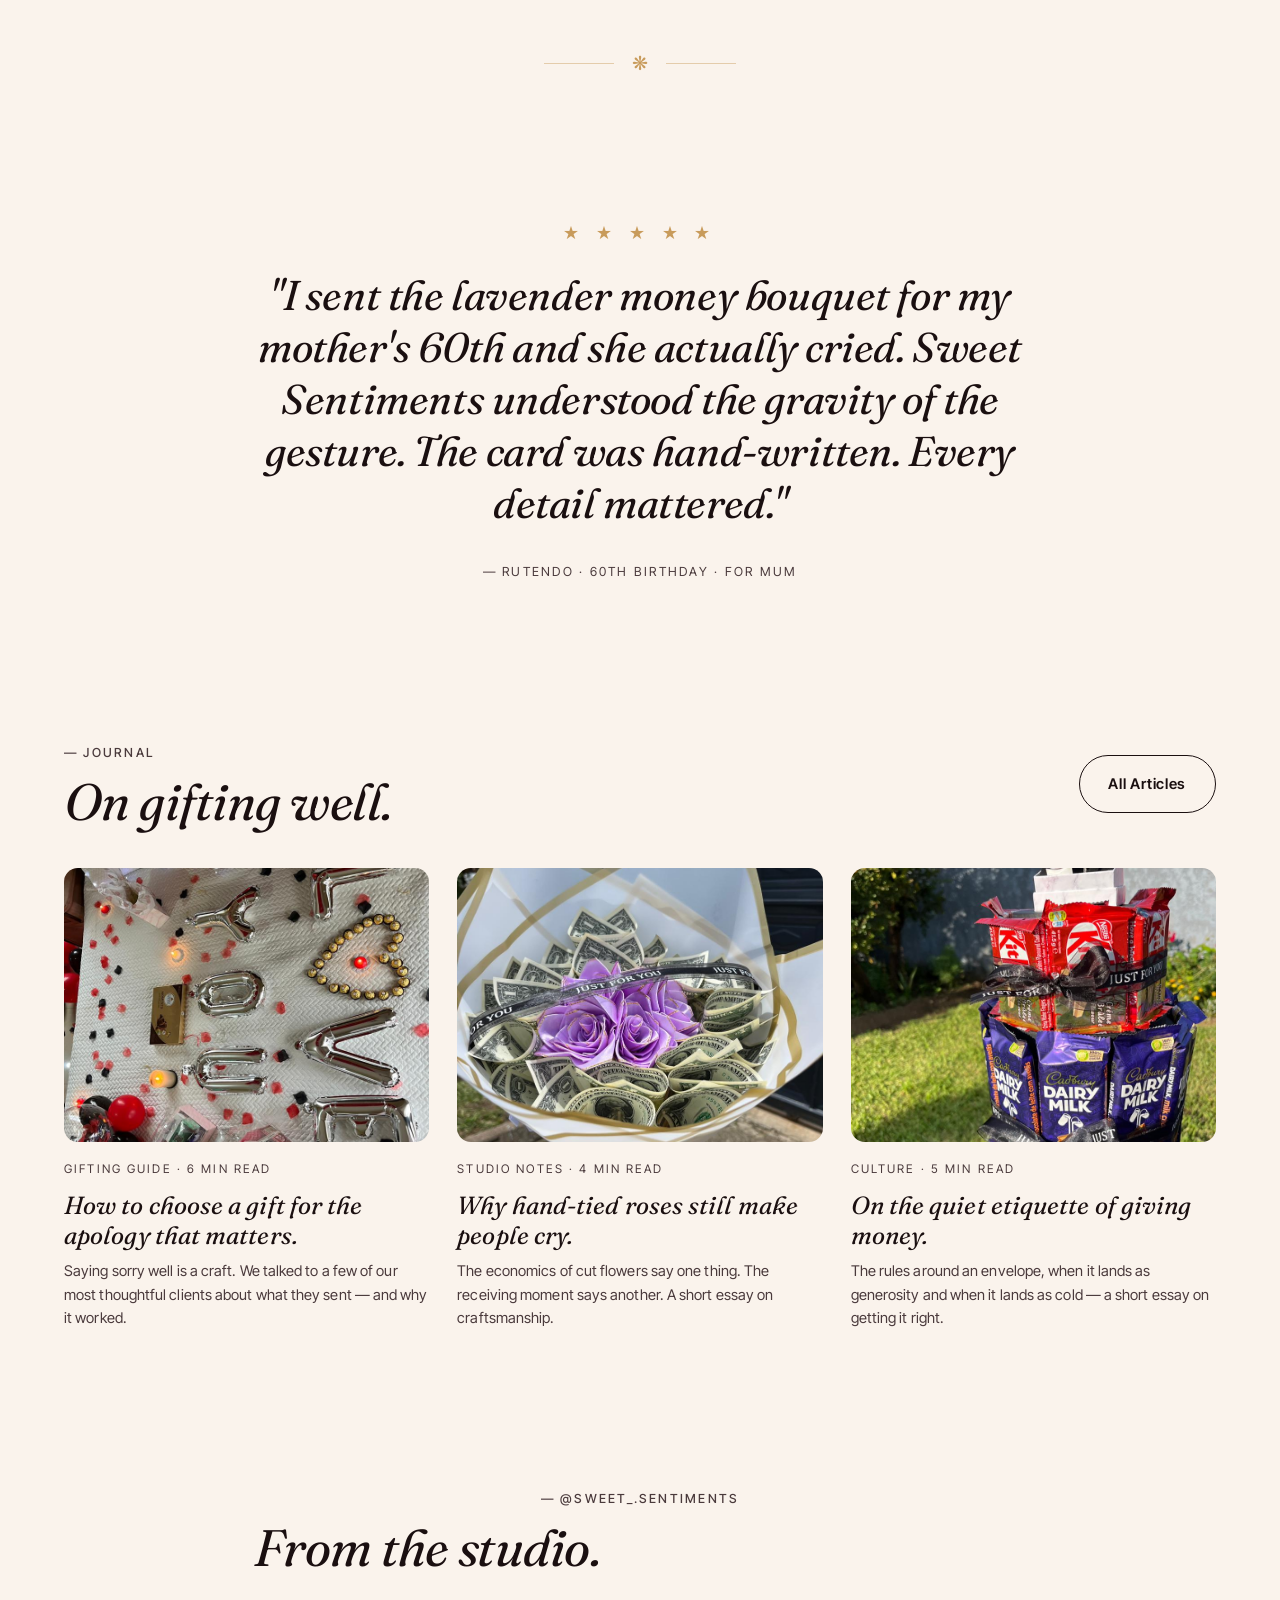
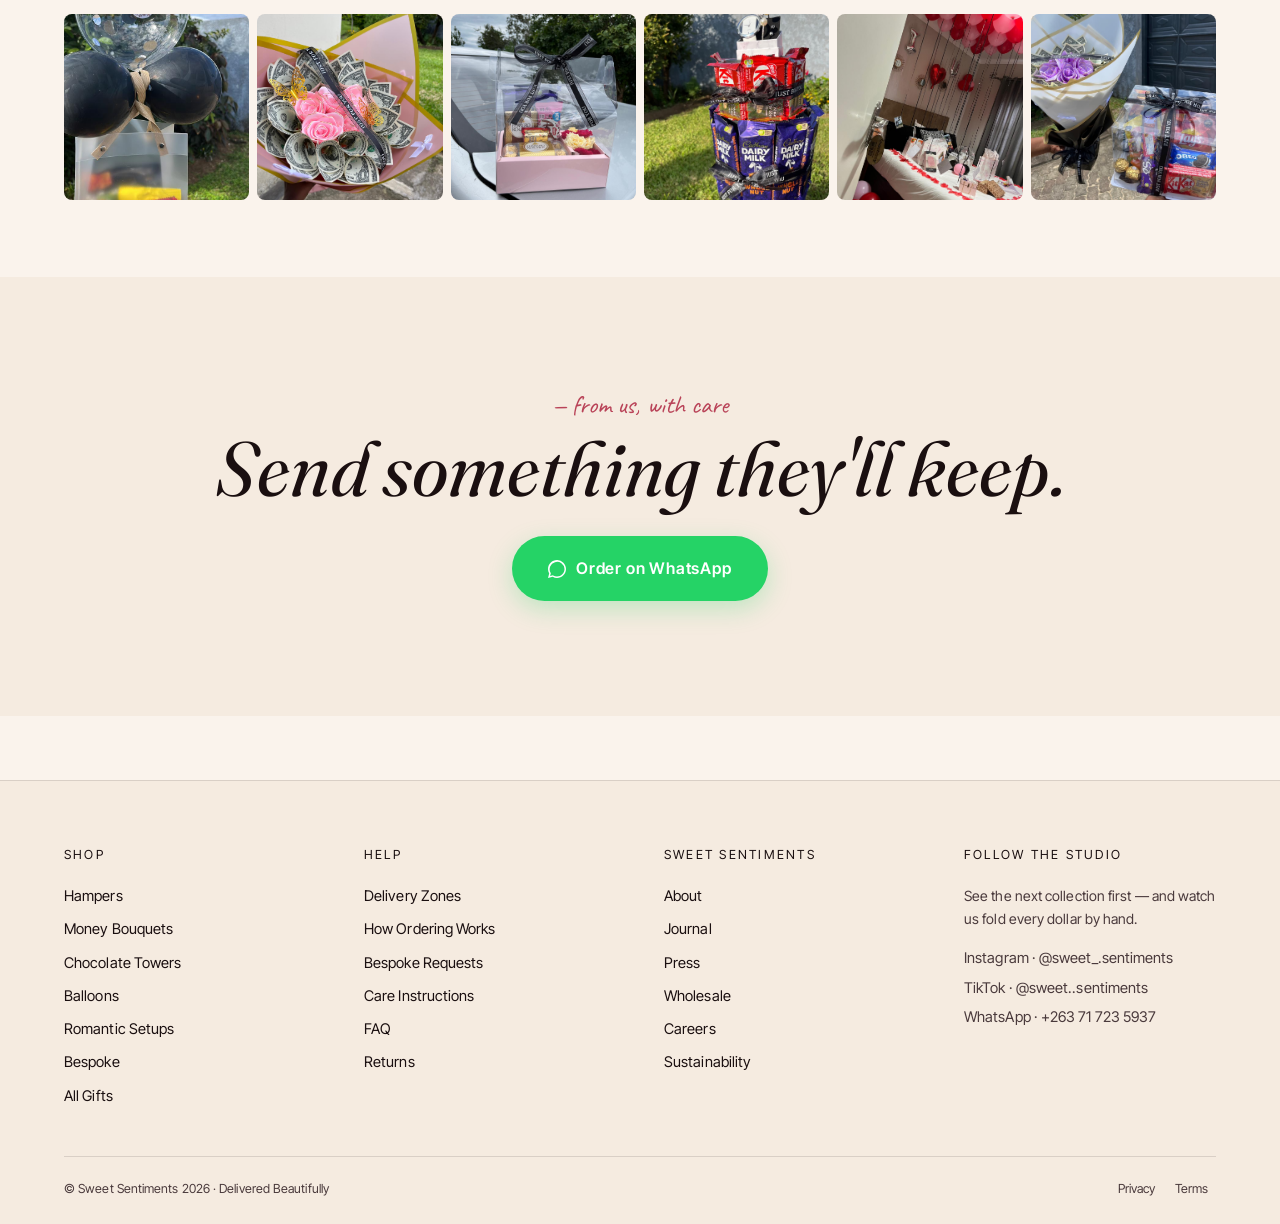
==== commit c2f7c0b5: "Mobile ordering flow: fix Add-to-Cart overlap + new two-step checkout PDP — sticky bottom bar The mo" ====
--- a/index.html
+++ b/index.html
@@ -14,10 +14,10 @@
   <link rel="preconnect" href="https://fonts.gstatic.com" crossorigin>
   <link href="https://fonts.googleapis.com/css2?family=Caveat:wght@400;600&family=Fraunces:ital,opsz,wght@0,9..144,400;0,9..144,500;0,9..144,600;1,9..144,400;1,9..144,500&family=Inter+Tight:wght@400;500;600;700&display=swap" rel="stylesheet">
 
-  <link rel="stylesheet" href="assets/css/tokens.css?v=8">
-  <link rel="stylesheet" href="assets/css/base.css?v=8">
-  <link rel="stylesheet" href="assets/css/components.css?v=8">
-  <link rel="stylesheet" href="assets/css/pages.css?v=8">
+  <link rel="stylesheet" href="assets/css/tokens.css?v=10">
+  <link rel="stylesheet" href="assets/css/base.css?v=10">
+  <link rel="stylesheet" href="assets/css/components.css?v=10">
+  <link rel="stylesheet" href="assets/css/pages.css?v=10">
 </head>
 <body>
 
@@ -191,8 +191,8 @@
     </a>
   </section>
 
-  <script src="assets/js/products.js?v=8"></script>
-  <script src="assets/js/app.js?v=8"></script>
+  <script>document.write('<script src="assets/js/products.js?t='+Date.now()+'"><\/script>')</script>
+  <script src="assets/js/app.js?v=10"></script>
   <script>
     // Hero headline rotator — fades between phrases
     (function initHeroRotator() {
--- a/assets/css/components.css
+++ b/assets/css/components.css
@@ -740,6 +740,180 @@
 .trust-strip span { display: inline-flex; align-items: center; gap: 6px; }
 .trust-strip span::before { content: "✓"; color: var(--rouge); font-weight: 700; }
 
+/* ─── Checkout overlay (step 2 of cart flow) ─── */
+.checkout-overlay {
+  position: fixed;
+  inset: 0;
+  background: var(--cream);
+  z-index: 110;
+  transform: translateY(100%);
+  transition: transform 320ms var(--ease-soft);
+  display: flex;
+  flex-direction: column;
+  overflow: hidden;
+}
+.checkout-overlay.open { transform: translateY(0); }
+
+.checkout-head {
+  display: grid;
+  grid-template-columns: auto 1fr auto;
+  align-items: center;
+  padding: 16px 20px;
+  border-bottom: 1px solid var(--line);
+  background: var(--cream);
+  flex: 0 0 auto;
+}
+.checkout-head h2 {
+  font-family: var(--font-display);
+  font-style: italic;
+  font-size: 1.25rem;
+  text-align: center;
+  margin: 0;
+}
+.checkout-back {
+  display: inline-flex;
+  align-items: center;
+  gap: 6px;
+  font-size: 0.86rem;
+  color: var(--ink);
+  padding: 6px 4px;
+}
+.checkout-back svg { color: var(--rouge); }
+
+.checkout-body {
+  flex: 1 1 auto;
+  overflow-y: auto;
+  -webkit-overflow-scrolling: touch;
+  padding: 22px clamp(16px, 4vw, 32px) 32px;
+  max-width: 720px;
+  margin-inline: auto;
+  width: 100%;
+  box-sizing: border-box;
+}
+
+.checkout-section {
+  margin-bottom: 28px;
+}
+.checkout-section h3 {
+  font-size: 0.74rem;
+  letter-spacing: 0.18em;
+  text-transform: uppercase;
+  color: var(--ink-soft);
+  font-weight: 500;
+  margin: 0 0 12px;
+}
+
+.checkout-items { display: flex; flex-direction: column; gap: 10px; }
+.checkout-item {
+  display: grid;
+  grid-template-columns: 56px 1fr auto;
+  gap: 14px;
+  align-items: center;
+  padding: 12px;
+  background: var(--cream-2);
+  border-radius: 12px;
+}
+.checkout-item img {
+  width: 56px; height: 56px;
+  border-radius: 8px;
+  object-fit: cover;
+}
+.checkout-item .name {
+  font-family: var(--font-display);
+  font-size: 1rem;
+  line-height: 1.2;
+}
+.checkout-item .meta {
+  font-size: 0.74rem;
+  color: var(--ink-soft);
+  letter-spacing: 0.04em;
+  margin-top: 2px;
+}
+.checkout-item .line-total {
+  font-family: var(--font-display);
+  font-size: 1.1rem;
+}
+
+.checkout-totals {
+  margin-top: 14px;
+  padding-top: 14px;
+  border-top: 1px solid var(--line);
+}
+.checkout-totals .cart-row {
+  display: flex; justify-content: space-between;
+  padding: 4px 0;
+  font-size: 0.92rem;
+}
+.checkout-totals .cart-row.total {
+  padding-top: 12px;
+  border-top: 1px solid var(--line);
+  margin-top: 8px;
+  font-family: var(--font-display);
+  font-size: 1.4rem;
+}
+
+.checkout-section .field {
+  display: flex; flex-direction: column; gap: 6px;
+  margin-bottom: 12px;
+}
+.checkout-section .field label {
+  font-size: 0.72rem;
+  letter-spacing: 0.14em;
+  text-transform: uppercase;
+  color: var(--ink-soft);
+  font-weight: 500;
+}
+.checkout-section .field input,
+.checkout-section .field textarea {
+  border: 1px solid var(--line);
+  border-radius: var(--r-input);
+  padding: 12px 14px;
+  background: var(--cream);
+  font-size: 16px;
+  width: 100%;
+  box-sizing: border-box;
+}
+.checkout-section .field input:focus,
+.checkout-section .field textarea:focus {
+  outline: none;
+  border-color: var(--rouge);
+  box-shadow: 0 0 0 3px rgba(185, 67, 88, 0.10);
+}
+.checkout-section .field.script-input textarea {
+  font-family: var(--font-script);
+  font-size: 1.3rem;
+  line-height: 1.4;
+  resize: vertical;
+  min-height: 110px;
+}
+.checkout-hint {
+  font-size: 0.78rem;
+  color: var(--ink-soft);
+  margin: 8px 0 0;
+}
+
+.checkout-cta {
+  display: grid;
+  grid-template-columns: auto 1fr auto;
+  align-items: center;
+  gap: 10px;
+  padding: 14px 22px;
+  margin-top: 12px;
+  font-size: 1rem;
+}
+.checkout-cta .checkout-cta-total {
+  font-family: var(--font-display);
+  font-size: 1.15rem;
+  background: rgba(255,255,255,0.18);
+  border-radius: 999px;
+  padding: 4px 12px;
+}
+
+@media (min-width: 720px) {
+  .checkout-head { padding: 22px 32px; }
+  .checkout-head h2 { font-size: 1.6rem; }
+}
+
 /* ─── Search overlay ─── */
 .search-overlay {
   position: fixed;
--- a/assets/css/pages.css
+++ b/assets/css/pages.css
@@ -577,6 +577,7 @@
   background: var(--cream);
   border-top: 1px solid var(--line);
   padding: 12px 20px;
+  padding-bottom: max(12px, env(safe-area-inset-bottom, 12px));
   display: none;
   z-index: 65;
   align-items: center;
@@ -585,9 +586,15 @@
   box-shadow: 0 -8px 24px rgba(26, 15, 16, 0.08);
 }
 .sticky-buy .p { font-family: var(--font-display); font-size: 1.4rem; }
+.sticky-buy .btn { flex-shrink: 0; padding: 0.85rem 1.2rem; font-size: 0.85rem; }
+
+/* Push the bottom of the page above the sticky bar so the in-page CTAs
+   (Order on WhatsApp / Add to Cart) are reachable when the bar is up. */
+body.pdp-sticky-active { padding-bottom: 88px; }
+body.pdp-sticky-active .sticky-wa { display: none; }
+
 @media (max-width: 768px) {
   .sticky-buy.show { display: flex; }
-  .sticky-wa { bottom: 84px; }
 }
 
 /* Reviews */
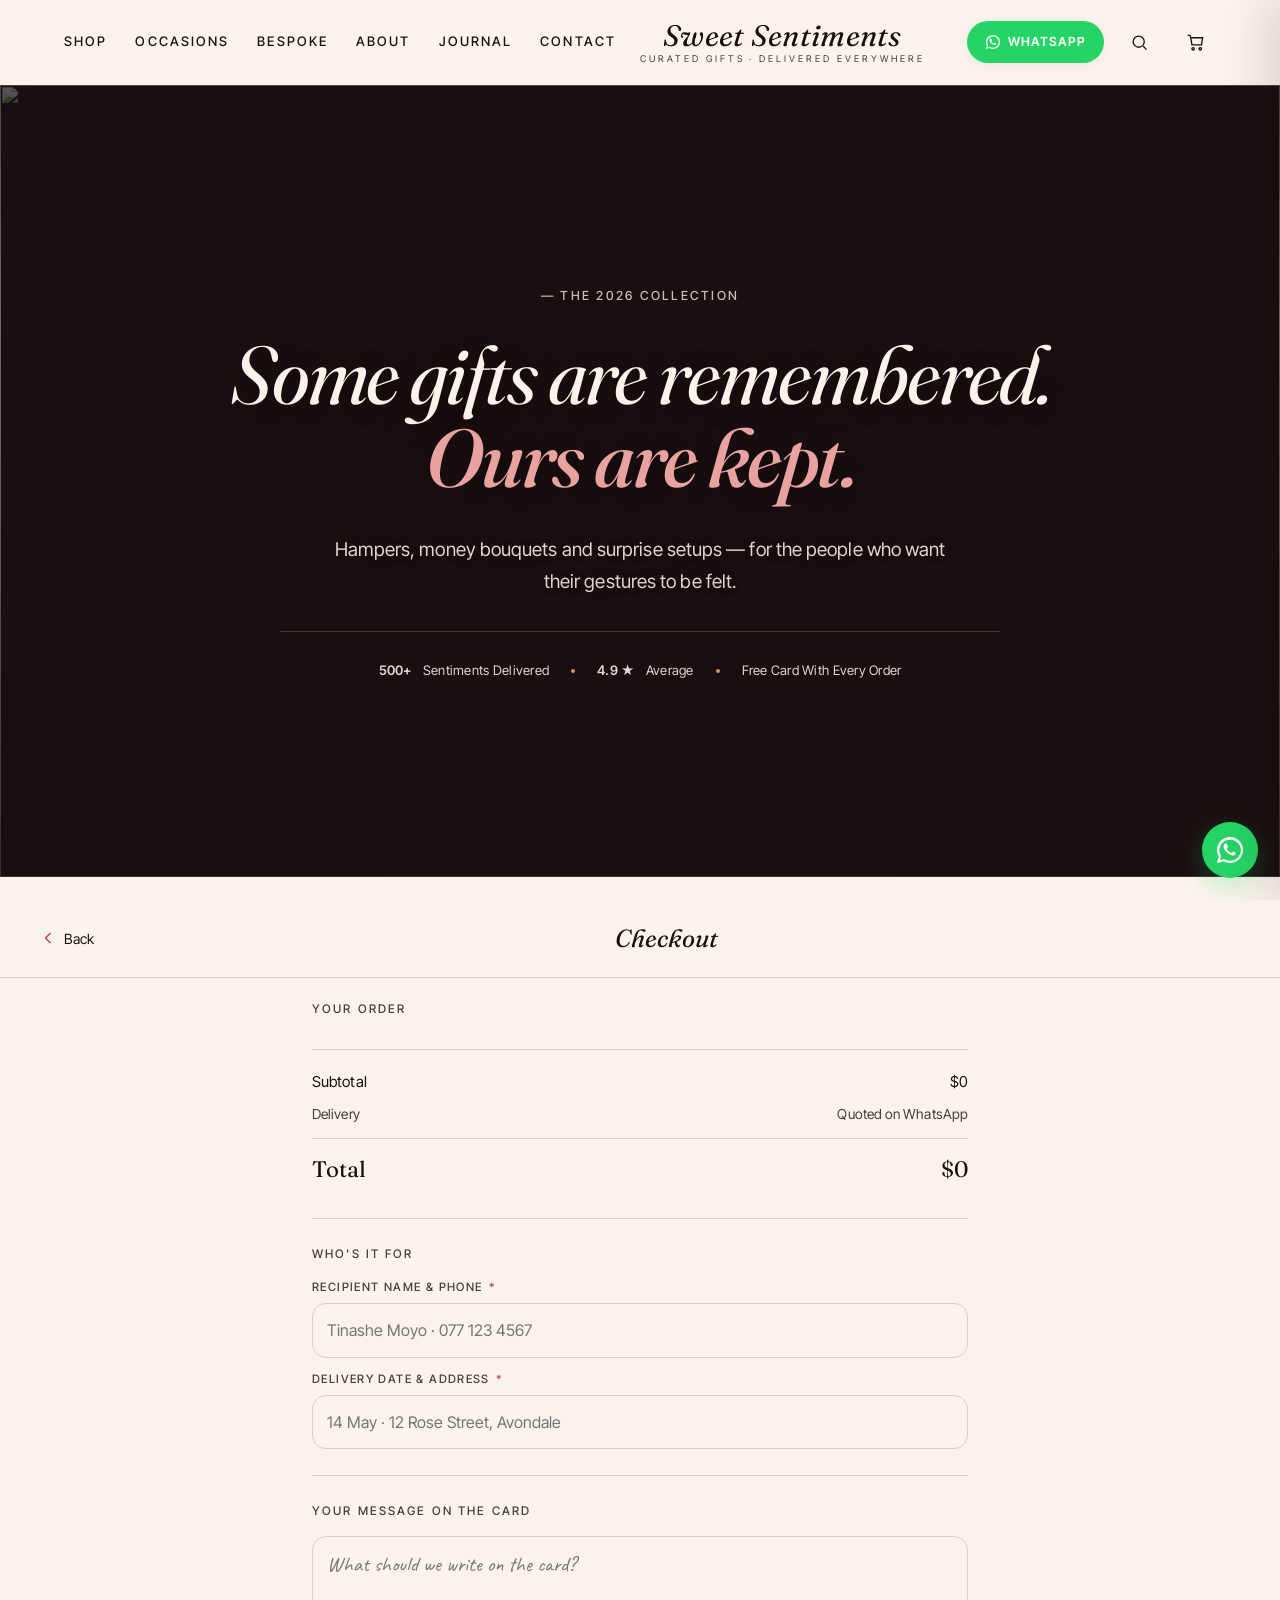
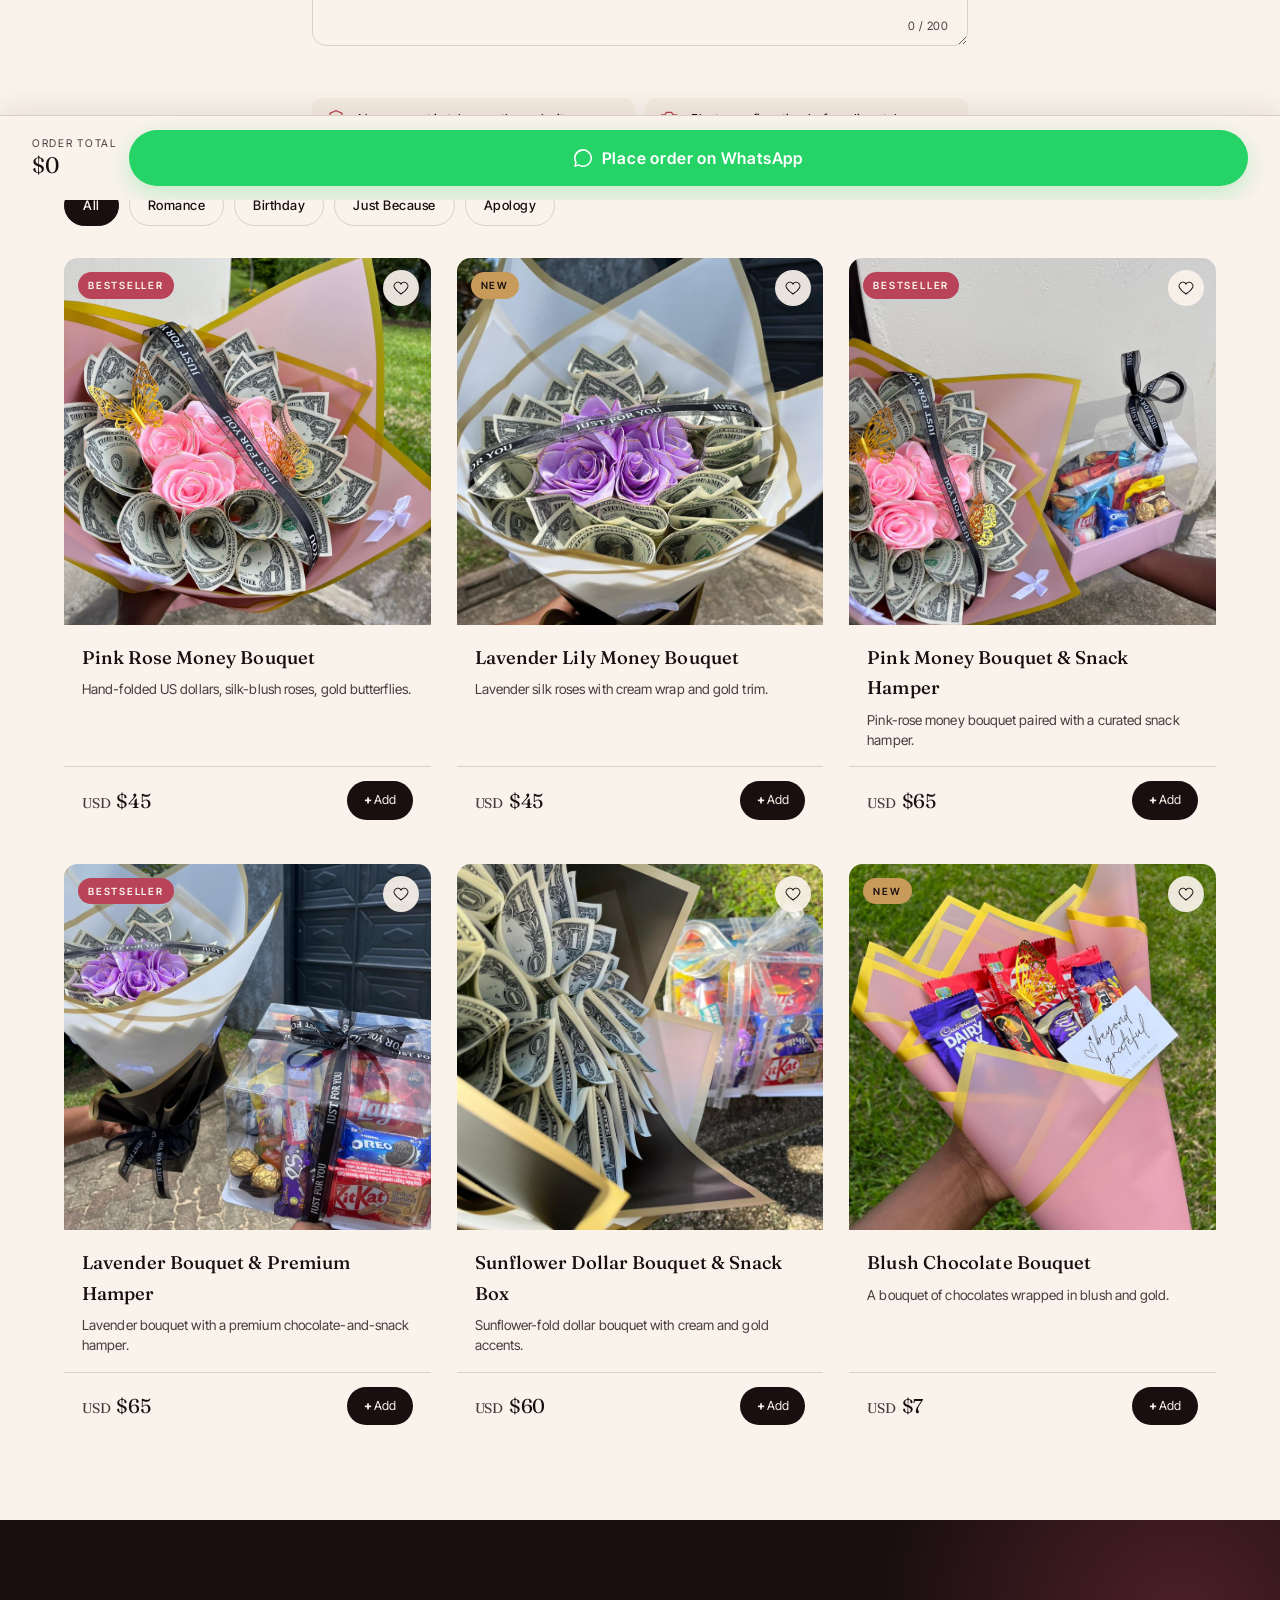
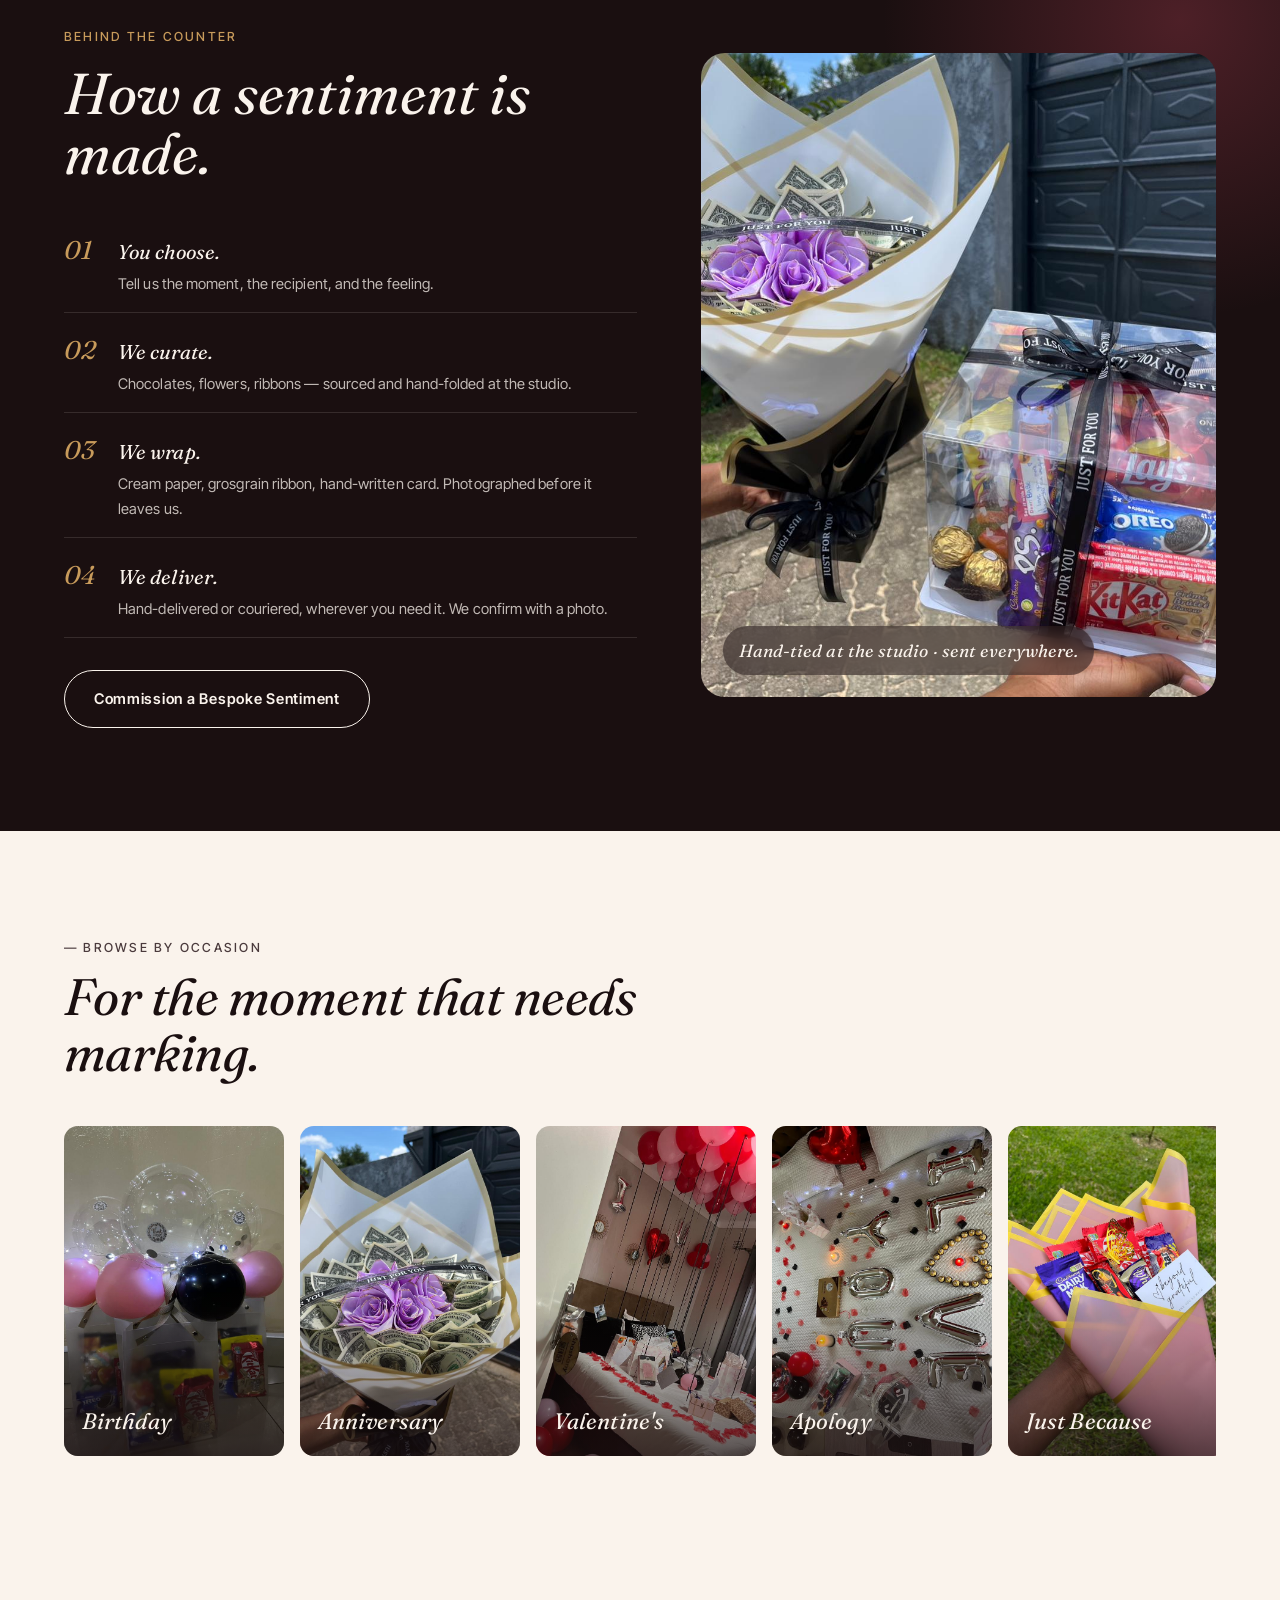
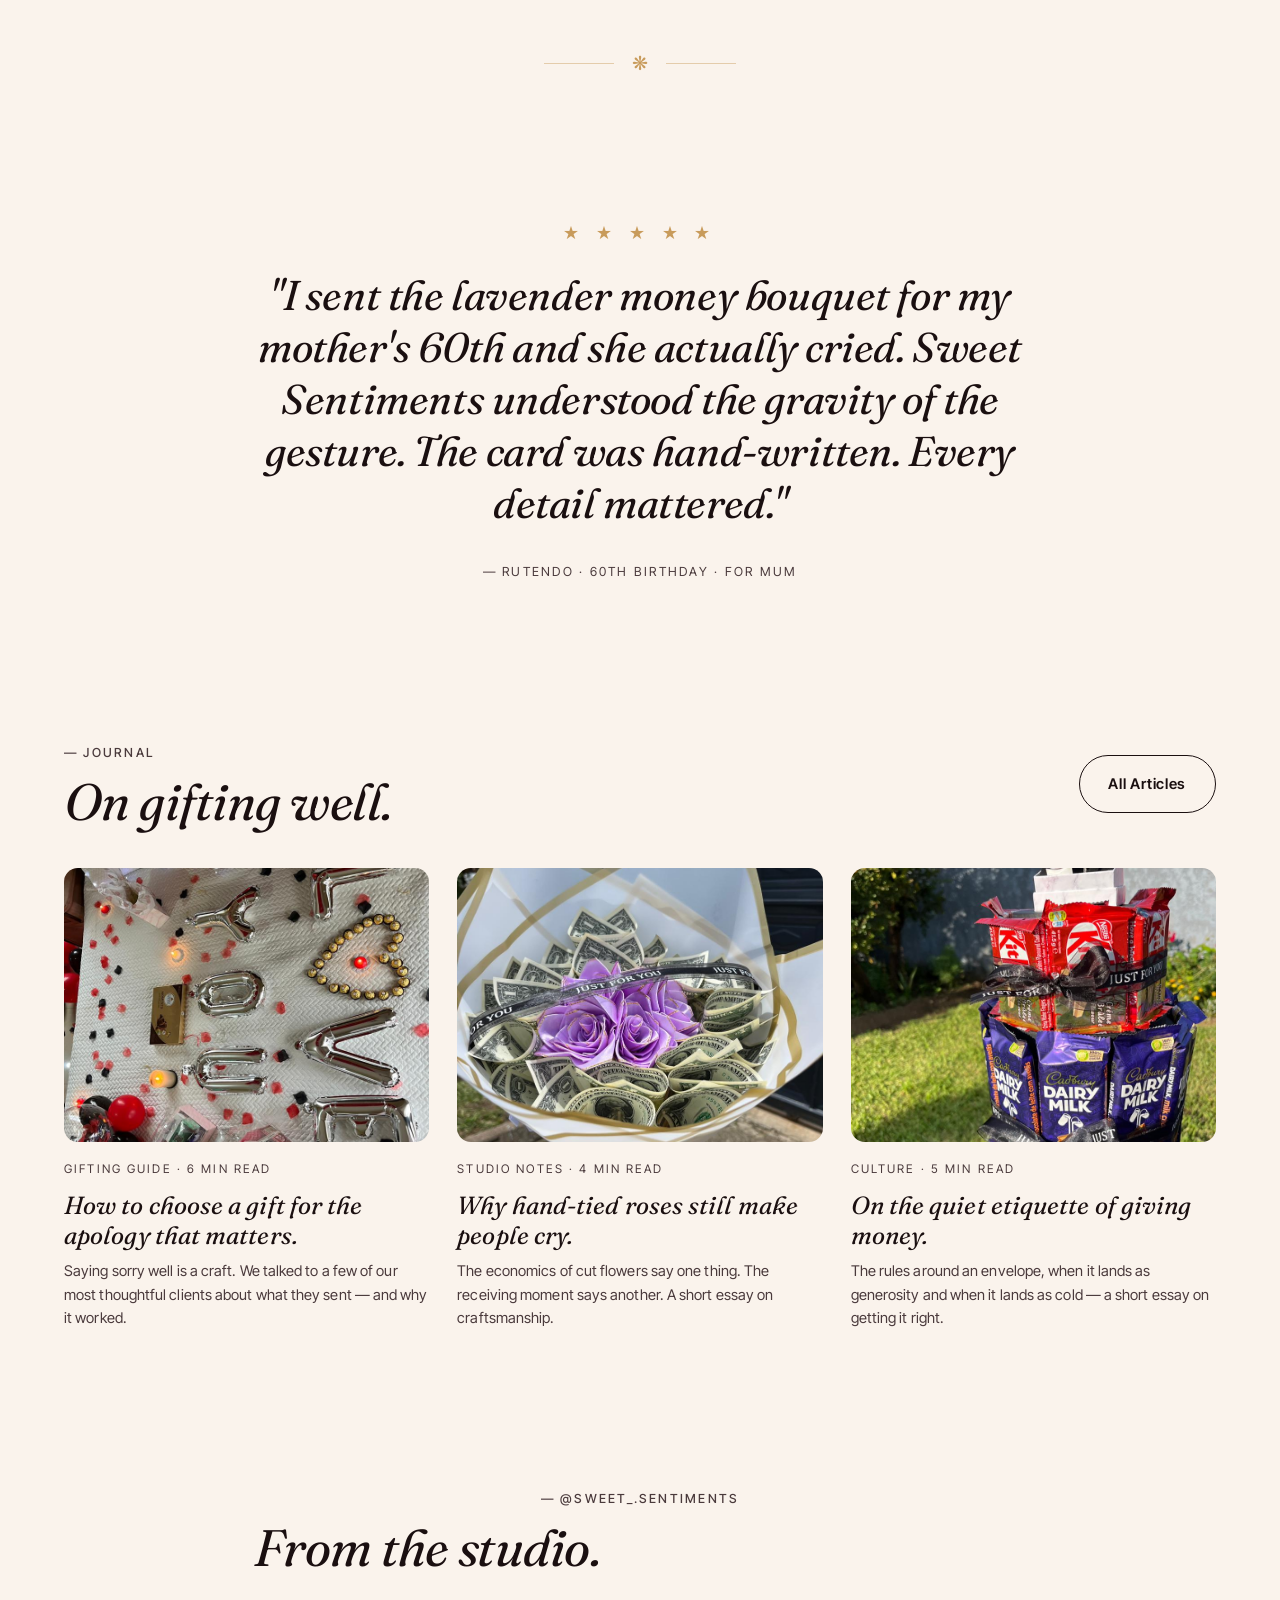
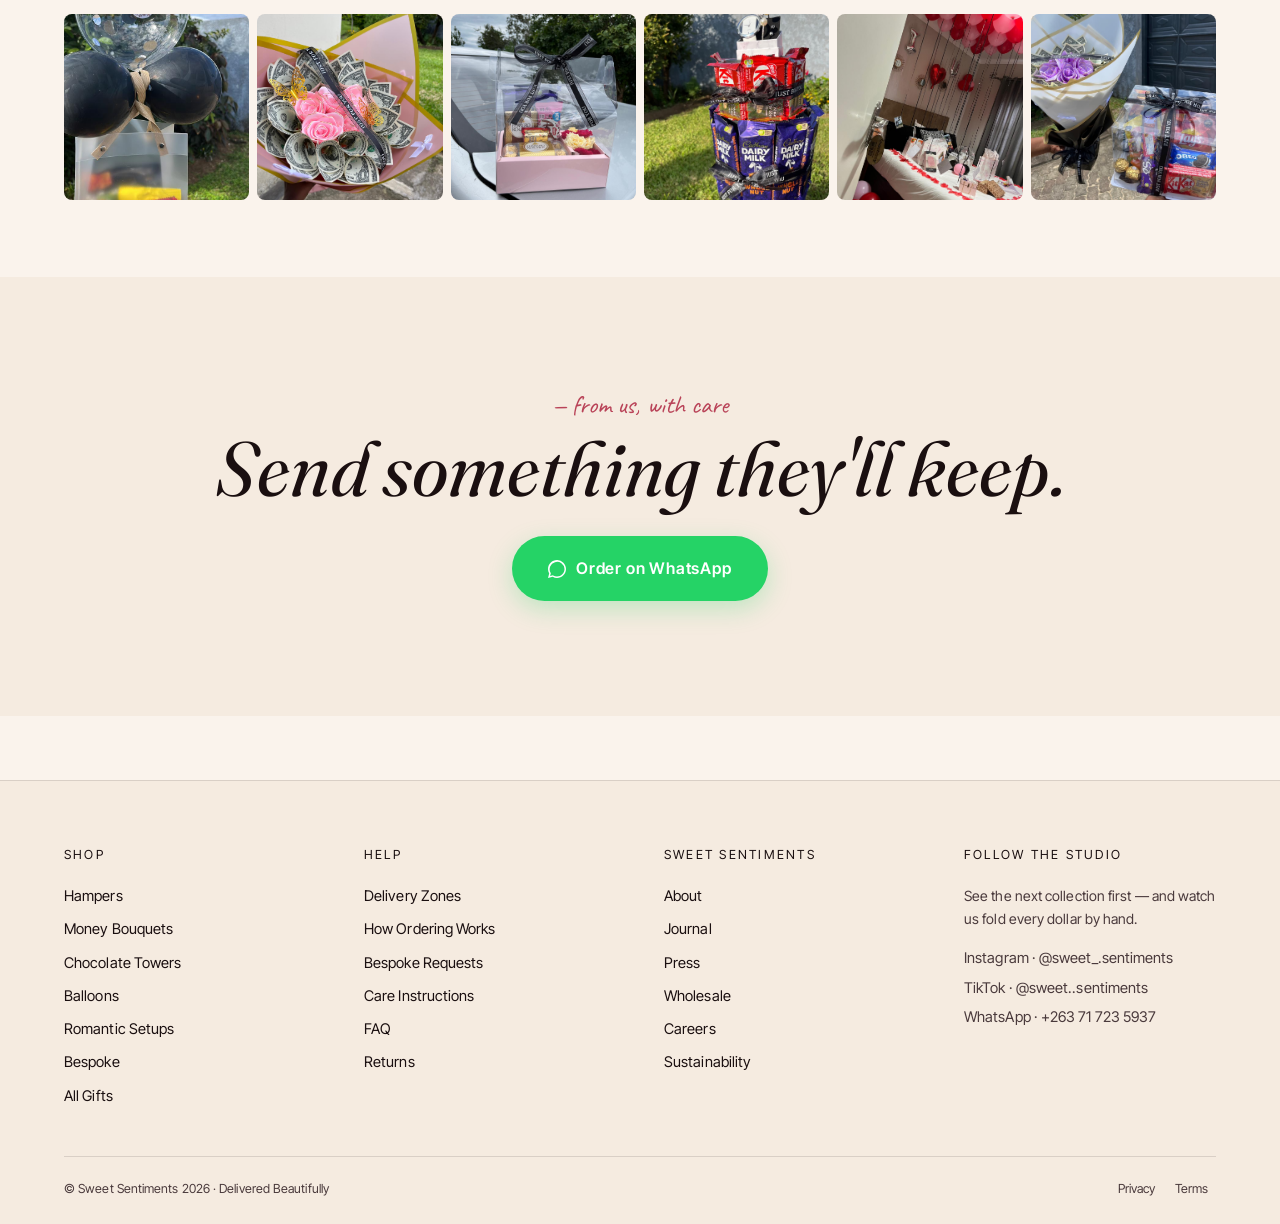
==== commit c5a603f8: "Enterprise-grade checkout + fix the cut-off black sliver The cut-off button The toast notification's" ====
--- a/index.html
+++ b/index.html
@@ -14,10 +14,10 @@
   <link rel="preconnect" href="https://fonts.gstatic.com" crossorigin>
   <link href="https://fonts.googleapis.com/css2?family=Caveat:wght@400;600&family=Fraunces:ital,opsz,wght@0,9..144,400;0,9..144,500;0,9..144,600;1,9..144,400;1,9..144,500&family=Inter+Tight:wght@400;500;600;700&display=swap" rel="stylesheet">
 
-  <link rel="stylesheet" href="assets/css/tokens.css?v=10">
-  <link rel="stylesheet" href="assets/css/base.css?v=10">
-  <link rel="stylesheet" href="assets/css/components.css?v=10">
-  <link rel="stylesheet" href="assets/css/pages.css?v=10">
+  <link rel="stylesheet" href="assets/css/tokens.css?v=12">
+  <link rel="stylesheet" href="assets/css/base.css?v=12">
+  <link rel="stylesheet" href="assets/css/components.css?v=12">
+  <link rel="stylesheet" href="assets/css/pages.css?v=12">
 </head>
 <body>
 
@@ -192,7 +192,7 @@
   </section>
 
   <script>document.write('<script src="assets/js/products.js?t='+Date.now()+'"><\/script>')</script>
-  <script src="assets/js/app.js?v=10"></script>
+  <script src="assets/js/app.js?v=12"></script>
   <script>
     // Hero headline rotator — fades between phrases
     (function initHeroRotator() {
--- a/assets/css/components.css
+++ b/assets/css/components.css
@@ -538,9 +538,11 @@
 .cart-drawer.open { transform: translateX(0); }
 
 .cart-head {
-  padding: 22px 26px;
+  padding: 18px 22px;
+  padding-top: max(18px, env(safe-area-inset-top, 18px));
   border-bottom: 1px solid var(--line);
   display: flex; justify-content: space-between; align-items: center;
+  flex: 0 0 auto;
 }
 .cart-head h2 {
   font-family: var(--font-display);
@@ -600,9 +602,11 @@
 .cart-item .price-col .rm:hover { color: var(--rouge); }
 
 .cart-foot {
-  padding: 22px 26px;
+  padding: 18px 22px;
+  padding-bottom: max(18px, env(safe-area-inset-bottom, 18px));
   border-top: 1px solid var(--line);
   background: var(--cream-2);
+  flex: 0 0 auto;
 }
 .cart-row { display: flex; justify-content: space-between; padding: 4px 0; font-size: 0.92rem; }
 .cart-row.total { padding-top: 12px; border-top: 1px solid var(--line); margin-top: 8px; font-family: var(--font-display); font-size: 1.4rem; }
@@ -758,33 +762,39 @@
   display: grid;
   grid-template-columns: auto 1fr auto;
   align-items: center;
-  padding: 16px 20px;
+  padding: 14px 16px;
+  padding-top: max(14px, env(safe-area-inset-top, 14px));
   border-bottom: 1px solid var(--line);
-  background: var(--cream);
+  background: rgba(250, 243, 236, 0.92);
+  backdrop-filter: blur(10px);
+  -webkit-backdrop-filter: blur(10px);
   flex: 0 0 auto;
+  z-index: 2;
 }
 .checkout-head h2 {
   font-family: var(--font-display);
   font-style: italic;
-  font-size: 1.25rem;
+  font-size: 1.3rem;
   text-align: center;
   margin: 0;
+  color: var(--ink);
 }
 .checkout-back {
   display: inline-flex;
   align-items: center;
   gap: 6px;
-  font-size: 0.86rem;
+  font-size: 0.88rem;
   color: var(--ink);
-  padding: 6px 4px;
-}
-.checkout-back svg { color: var(--rouge); }
+  padding: 8px 6px;
+  min-height: 40px;
+}
+.checkout-back svg { color: var(--rouge); flex: 0 0 auto; }
 
 .checkout-body {
   flex: 1 1 auto;
   overflow-y: auto;
   -webkit-overflow-scrolling: touch;
-  padding: 22px clamp(16px, 4vw, 32px) 32px;
+  padding: 22px clamp(16px, 4vw, 32px) 24px;
   max-width: 720px;
   margin-inline: auto;
   width: 100%;
@@ -792,15 +802,18 @@
 }
 
 .checkout-section {
-  margin-bottom: 28px;
-}
+  margin-bottom: 26px;
+  padding-bottom: 26px;
+  border-bottom: 1px solid var(--line);
+}
+.checkout-section:last-of-type { border-bottom: 0; }
 .checkout-section h3 {
   font-size: 0.74rem;
   letter-spacing: 0.18em;
   text-transform: uppercase;
   color: var(--ink-soft);
   font-weight: 500;
-  margin: 0 0 12px;
+  margin: 0 0 14px;
 }
 
 .checkout-items { display: flex; flex-direction: column; gap: 10px; }
@@ -835,14 +848,18 @@
 }
 
 .checkout-totals {
-  margin-top: 14px;
-  padding-top: 14px;
+  margin-top: 16px;
+  padding-top: 16px;
   border-top: 1px solid var(--line);
 }
 .checkout-totals .cart-row {
   display: flex; justify-content: space-between;
   padding: 4px 0;
-  font-size: 0.92rem;
+  font-size: 0.94rem;
+}
+.checkout-totals .cart-row.muted-row {
+  color: var(--ink-soft);
+  font-size: 0.86rem;
 }
 .checkout-totals .cart-row.total {
   padding-top: 12px;
@@ -856,22 +873,25 @@
   display: flex; flex-direction: column; gap: 6px;
   margin-bottom: 12px;
 }
+.checkout-section .field:last-child { margin-bottom: 0; }
 .checkout-section .field label {
   font-size: 0.72rem;
-  letter-spacing: 0.14em;
+  letter-spacing: 0.12em;
   text-transform: uppercase;
   color: var(--ink-soft);
   font-weight: 500;
 }
+.checkout-section .field label .req { color: var(--rouge); margin-left: 2px; }
 .checkout-section .field input,
 .checkout-section .field textarea {
   border: 1px solid var(--line);
   border-radius: var(--r-input);
-  padding: 12px 14px;
+  padding: 13px 14px;
   background: var(--cream);
   font-size: 16px;
   width: 100%;
   box-sizing: border-box;
+  color: var(--ink);
 }
 .checkout-section .field input:focus,
 .checkout-section .field textarea:focus {
@@ -879,39 +899,104 @@
   border-color: var(--rouge);
   box-shadow: 0 0 0 3px rgba(185, 67, 88, 0.10);
 }
+.checkout-section .field.script-input { position: relative; }
 .checkout-section .field.script-input textarea {
   font-family: var(--font-script);
   font-size: 1.3rem;
   line-height: 1.4;
   resize: vertical;
   min-height: 110px;
-}
-.checkout-hint {
+  padding-bottom: 28px;
+}
+.char-count {
+  position: absolute;
+  bottom: 8px; right: 14px;
+  font-size: 0.72rem;
+  color: var(--ink-soft);
+  letter-spacing: 0.04em;
+  background: rgba(250, 243, 236, 0.85);
+  padding: 2px 6px;
+  border-radius: 4px;
+  pointer-events: none;
+}
+
+.checkout-trust {
+  list-style: none;
+  padding: 0;
+  margin: 0 0 22px;
+  display: grid;
+  grid-template-columns: 1fr;
+  gap: 10px;
+}
+.checkout-trust li {
+  display: flex; align-items: center; gap: 12px;
+  font-size: 0.86rem;
+  color: var(--ink);
+  padding: 10px 14px;
+  background: var(--cream-2);
+  border-radius: 10px;
+}
+.checkout-trust li svg { color: var(--rouge); flex: 0 0 auto; }
+
+.checkout-fineprint {
   font-size: 0.78rem;
   color: var(--ink-soft);
-  margin: 8px 0 0;
+  line-height: 1.6;
+  margin: 0;
+  padding: 0 4px;
+}
+.checkout-fineprint strong { color: var(--ink); font-weight: 600; }
+
+/* Sticky bottom action bar */
+.checkout-footbar {
+  flex: 0 0 auto;
+  display: grid;
+  grid-template-columns: auto 1fr;
+  gap: 12px;
+  align-items: center;
+  background: var(--cream);
+  border-top: 1px solid var(--line);
+  padding: 12px 16px;
+  padding-bottom: max(12px, env(safe-area-inset-bottom, 12px));
+  box-shadow: 0 -8px 24px rgba(26, 15, 16, 0.08);
+}
+.checkout-footbar-total {
+  display: flex;
+  flex-direction: column;
+  line-height: 1;
+  min-width: 0;
+}
+.checkout-footbar-total .lbl {
+  font-size: 0.66rem;
+  letter-spacing: 0.16em;
+  text-transform: uppercase;
+  color: var(--ink-soft);
+  margin-bottom: 4px;
+}
+.checkout-footbar-total .val {
+  font-family: var(--font-display);
+  font-size: 1.4rem;
+  color: var(--ink);
 }
 
 .checkout-cta {
-  display: grid;
-  grid-template-columns: auto 1fr auto;
+  display: inline-flex;
   align-items: center;
+  justify-content: center;
   gap: 10px;
-  padding: 14px 22px;
-  margin-top: 12px;
-  font-size: 1rem;
-}
-.checkout-cta .checkout-cta-total {
-  font-family: var(--font-display);
-  font-size: 1.15rem;
-  background: rgba(255,255,255,0.18);
-  border-radius: 999px;
-  padding: 4px 12px;
-}
+  padding: 14px 18px;
+  font-size: 0.94rem;
+  white-space: nowrap;
+  min-height: 48px;
+}
+.checkout-cta svg { flex: 0 0 auto; }
 
 @media (min-width: 720px) {
-  .checkout-head { padding: 22px 32px; }
-  .checkout-head h2 { font-size: 1.6rem; }
+  .checkout-head { padding: 18px 32px; }
+  .checkout-head h2 { font-size: 1.55rem; }
+  .checkout-trust { grid-template-columns: 1fr 1fr; }
+  .checkout-footbar { padding: 14px 32px; padding-bottom: max(14px, env(safe-area-inset-bottom, 14px)); }
+  .checkout-cta { padding: 14px 24px; font-size: 1rem; }
 }
 
 /* ─── Search overlay ─── */
@@ -1042,15 +1127,26 @@
 /* ─── Toast ─── */
 .toast {
   position: fixed;
-  bottom: 30px; left: 50%;
-  transform: translateX(-50%) translateY(120%);
+  bottom: -120px;
+  left: 50%;
+  transform: translateX(-50%);
   background: var(--ink);
   color: var(--cream);
   padding: 12px 22px;
   border-radius: var(--r-pill);
   font-size: 0.88rem;
   z-index: 200;
-  transition: transform var(--t-base) var(--ease-soft);
+  transition: bottom 320ms var(--ease-soft), opacity 220ms;
   box-shadow: var(--shadow-md);
-}
-.toast.show { transform: translateX(-50%) translateY(0); }
+  opacity: 0;
+  pointer-events: none;
+  white-space: nowrap;
+  max-width: calc(100vw - 32px);
+  overflow: hidden;
+  text-overflow: ellipsis;
+}
+.toast.show {
+  bottom: max(30px, env(safe-area-inset-bottom, 30px));
+  opacity: 1;
+  pointer-events: auto;
+}
